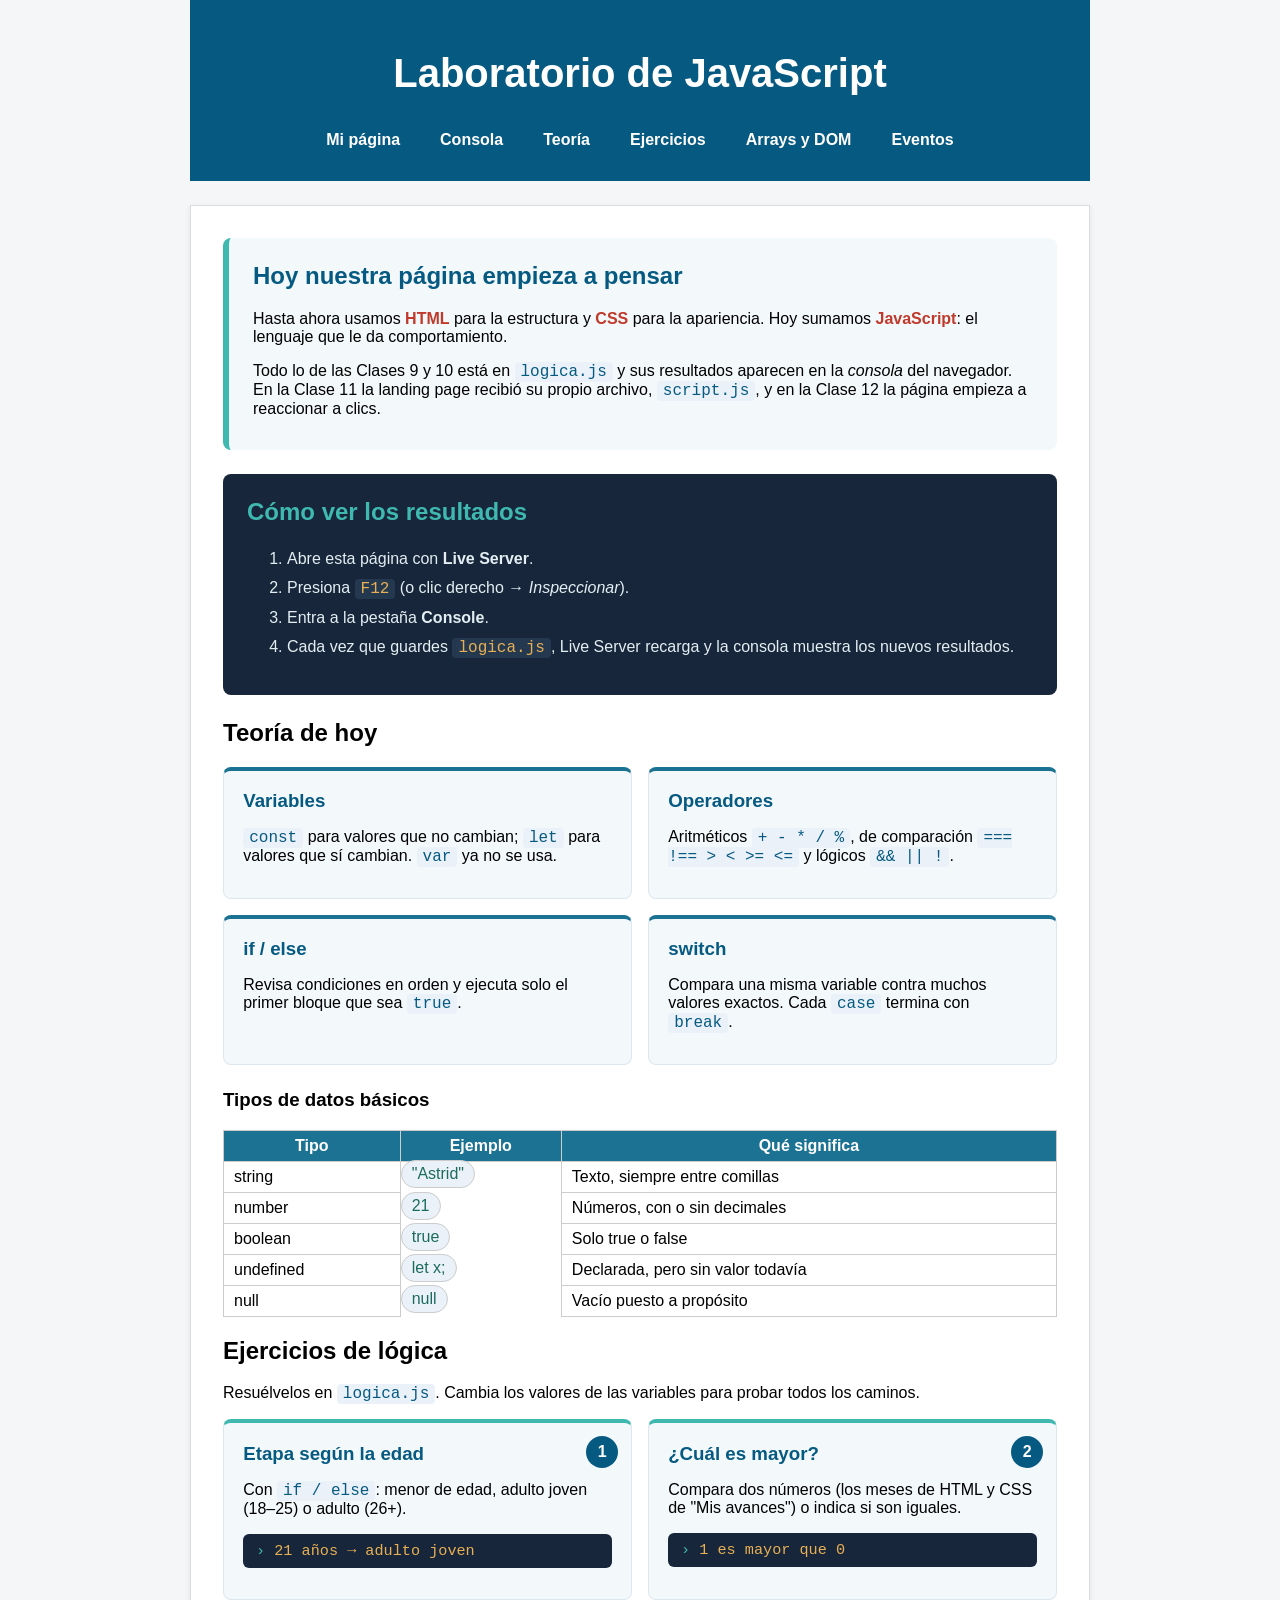
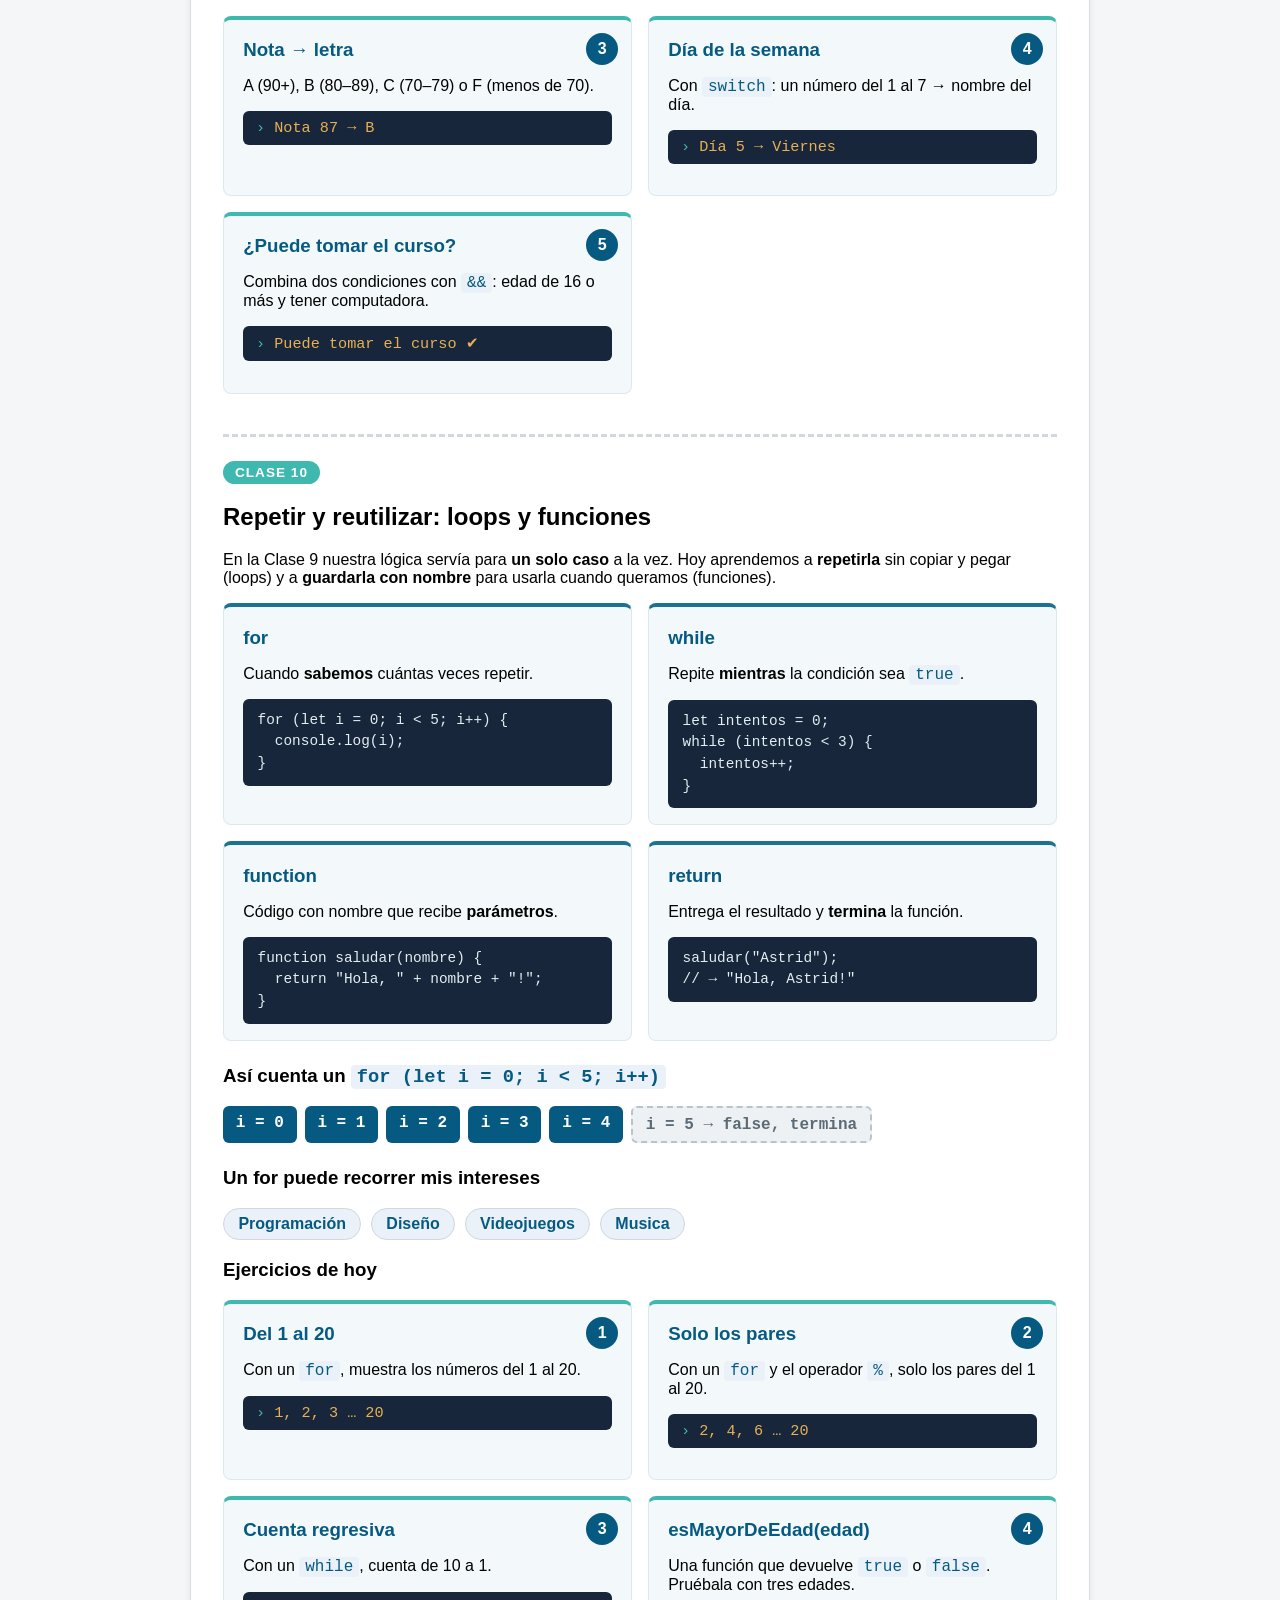
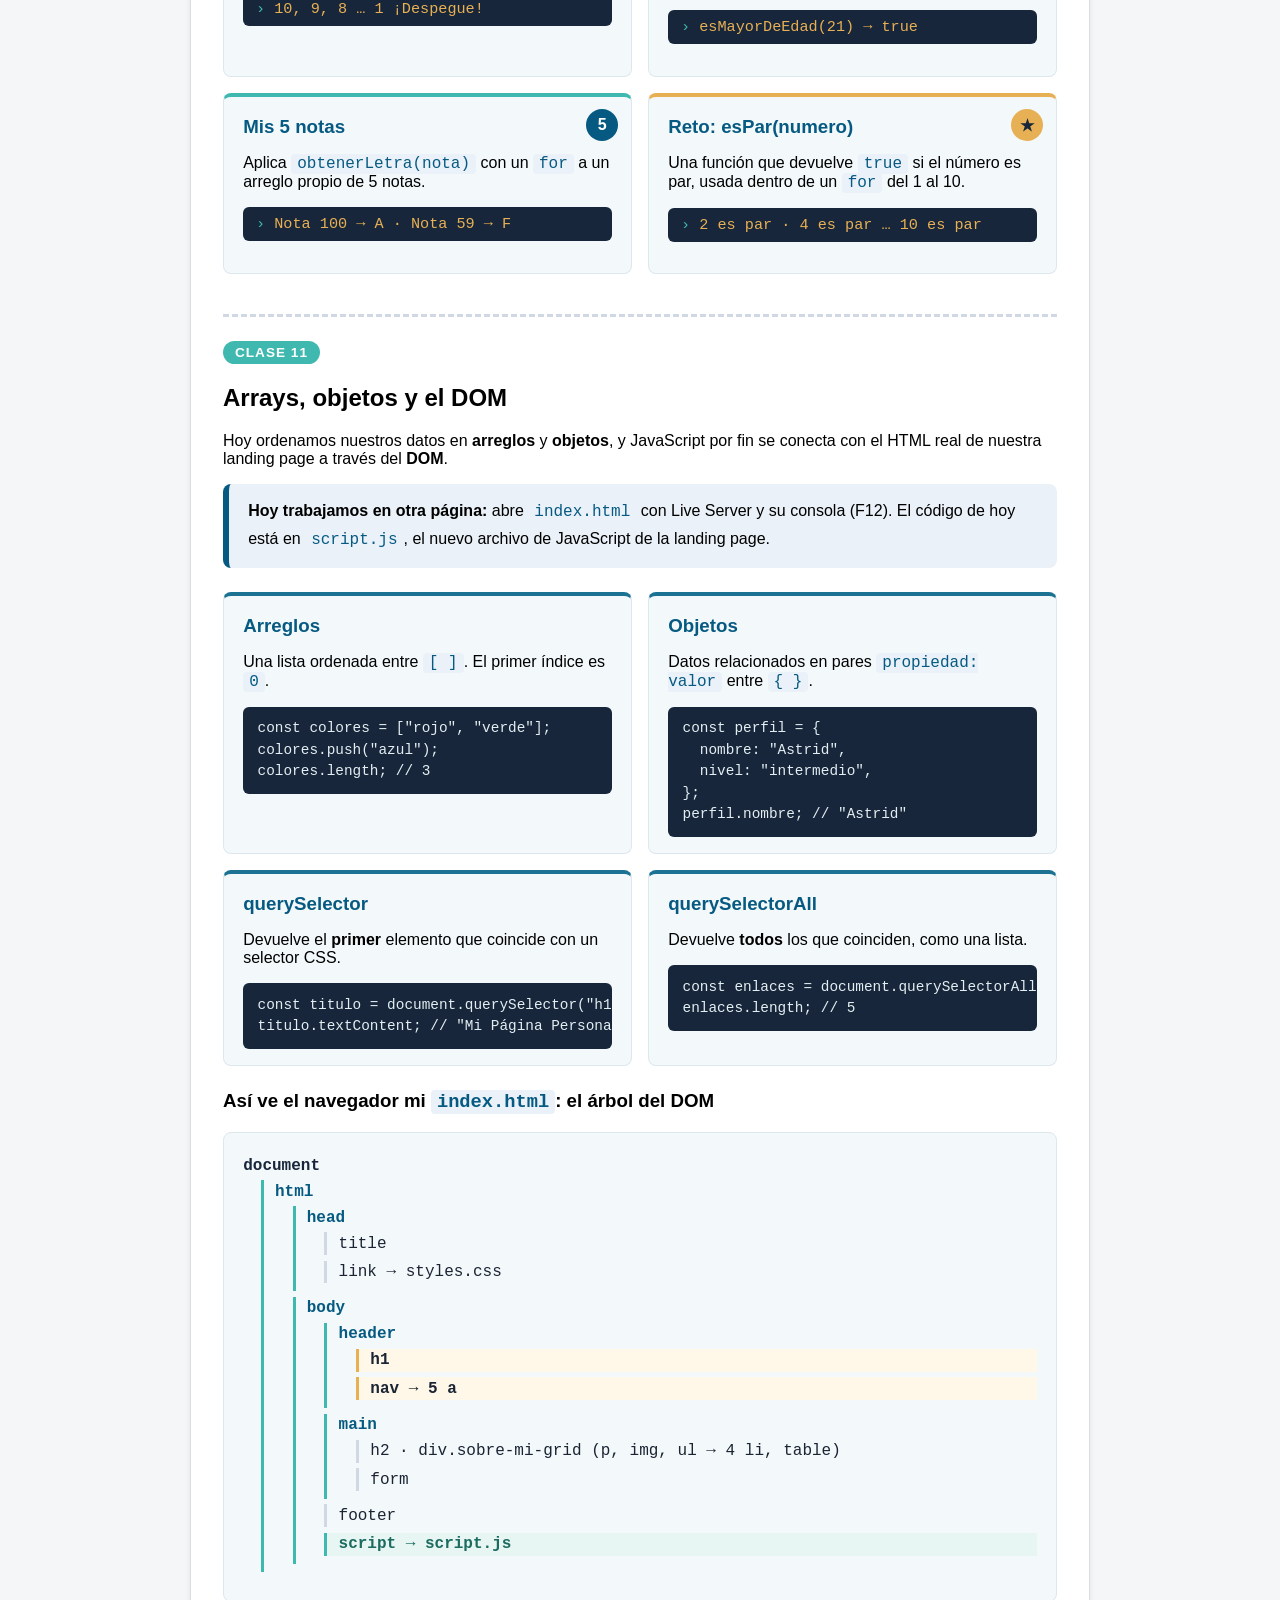
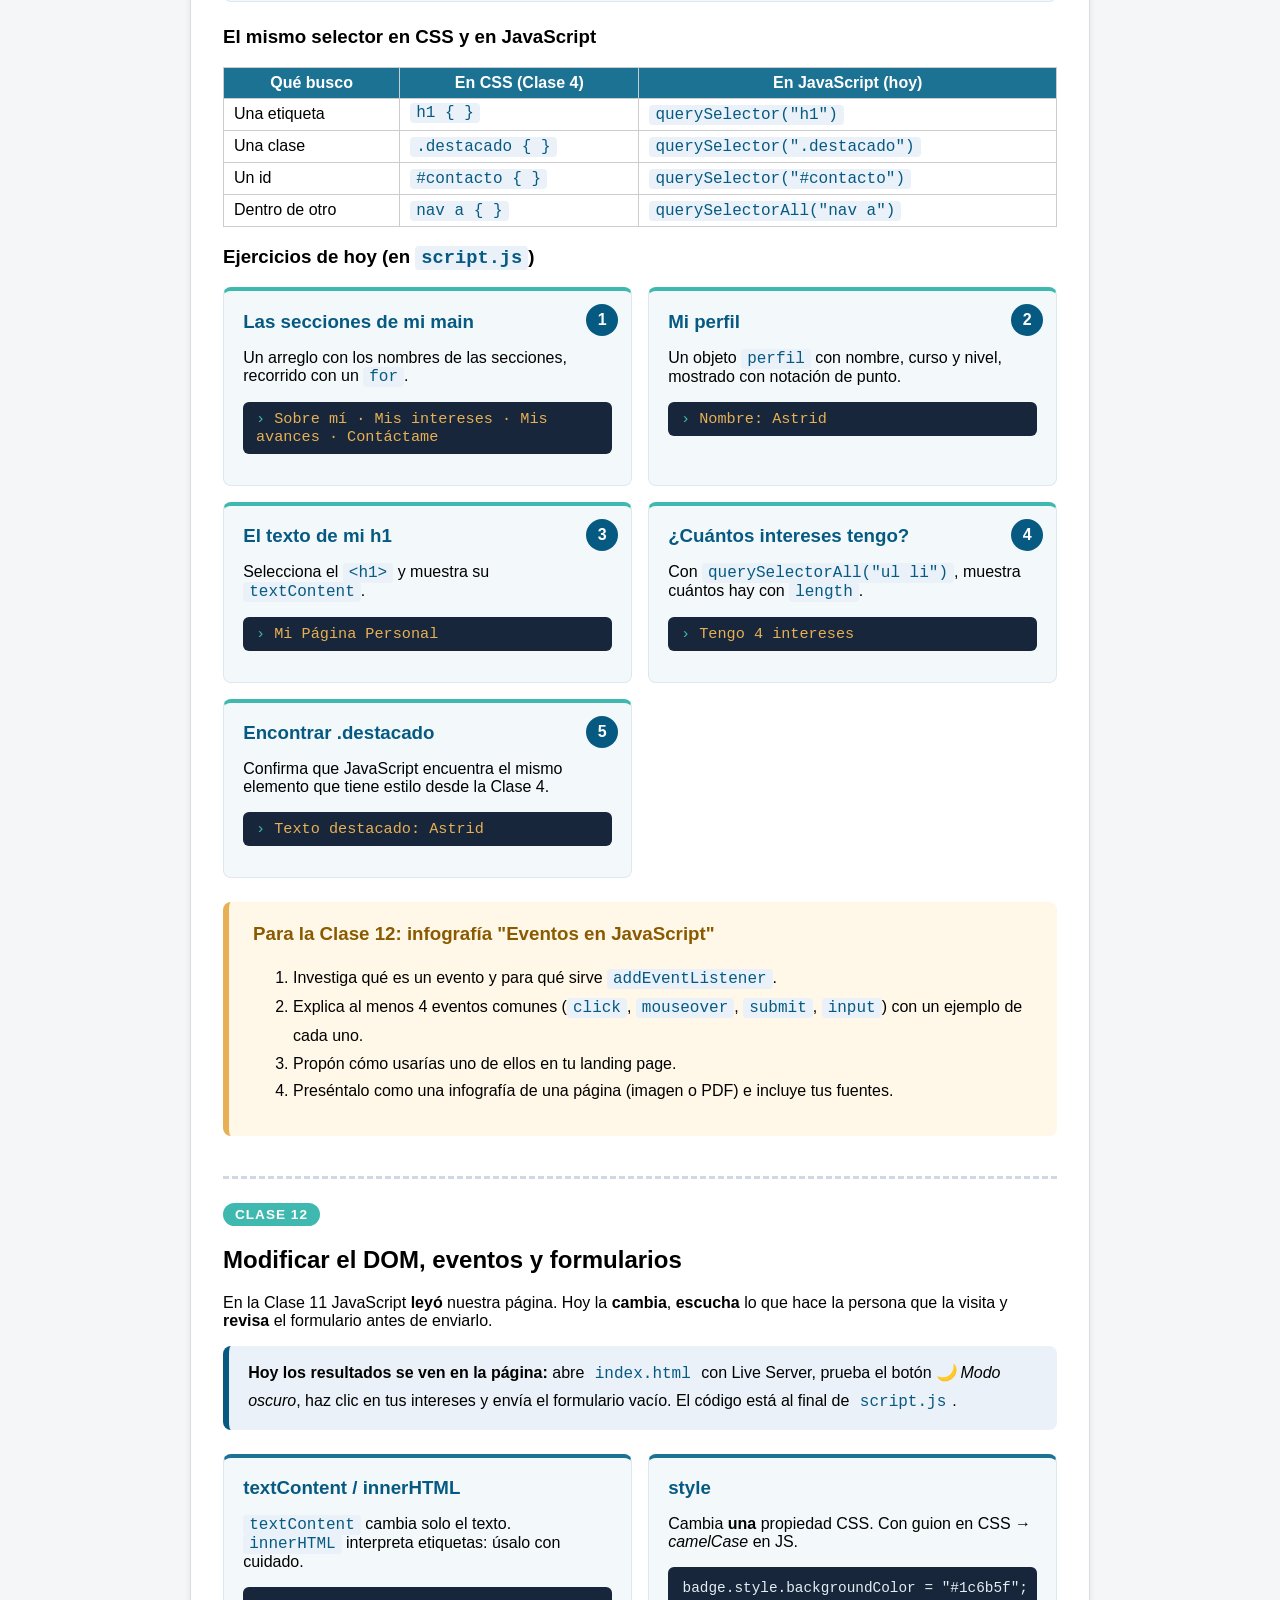
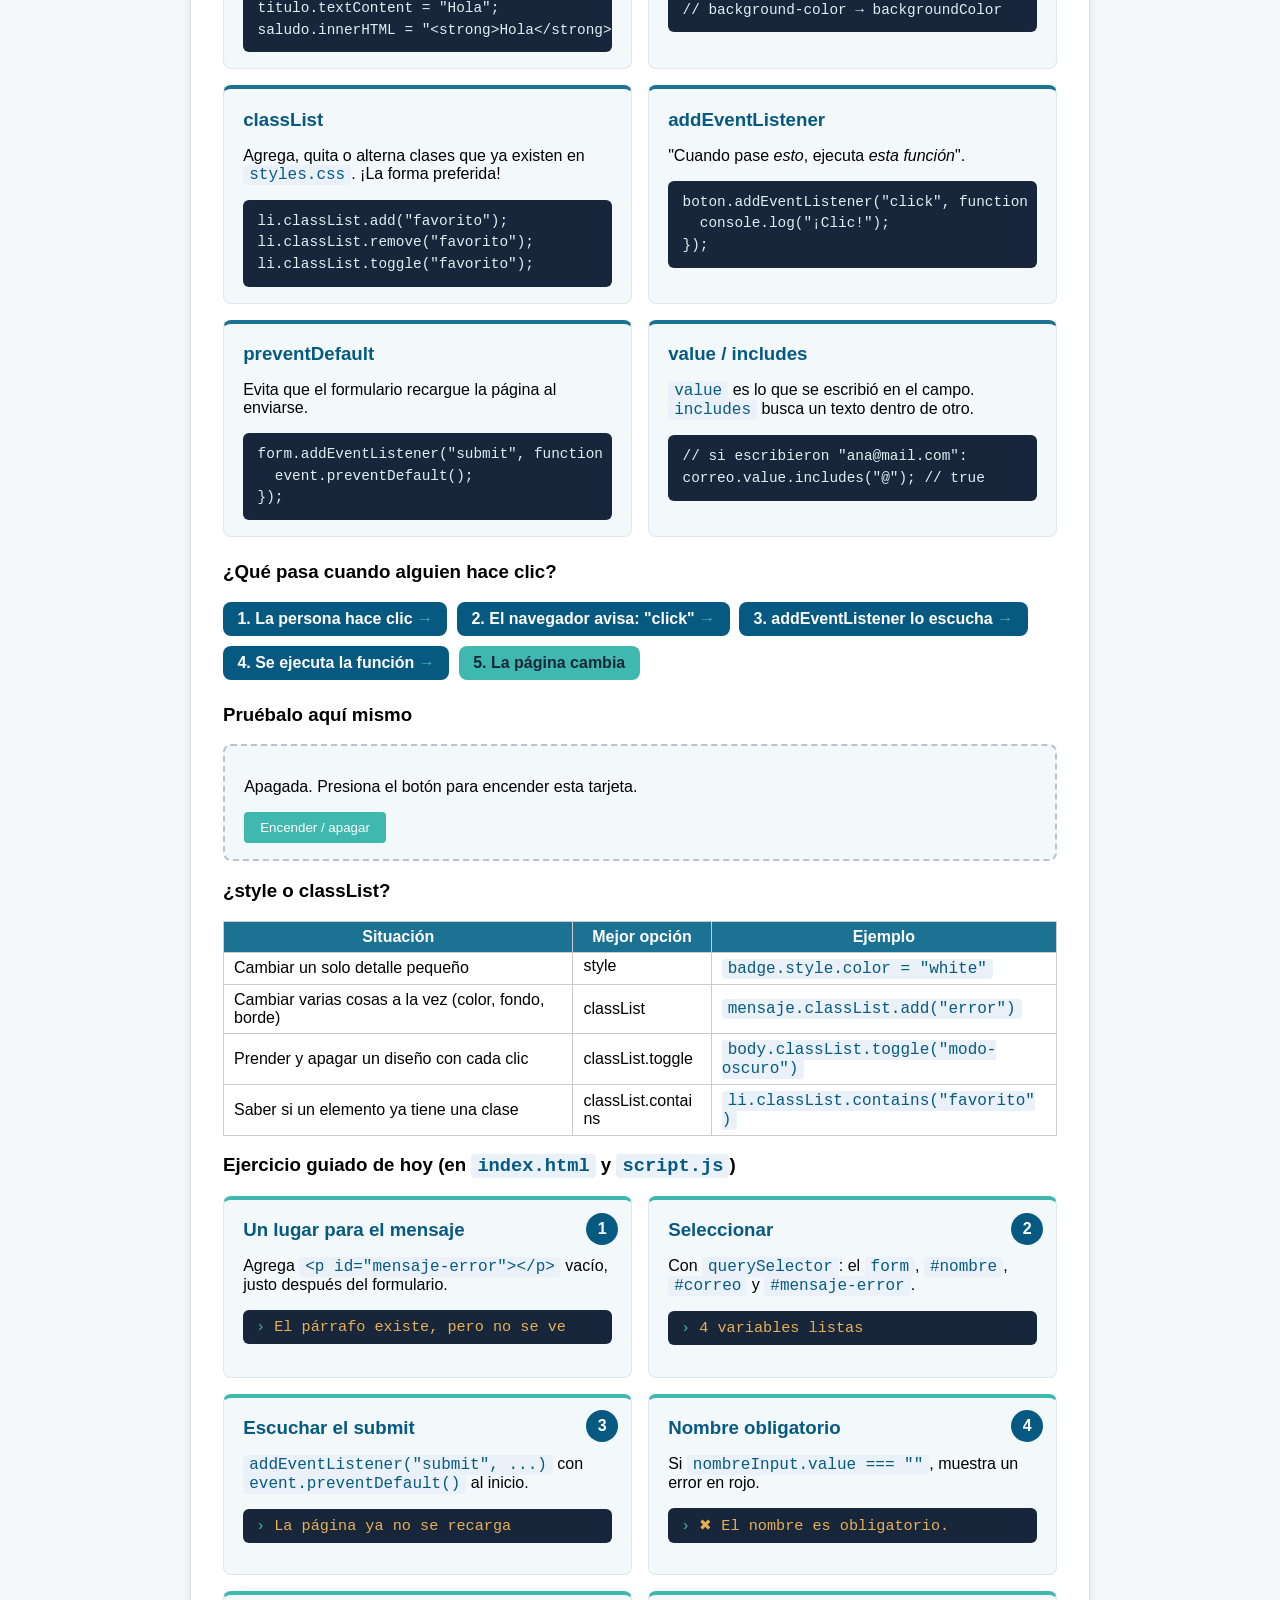
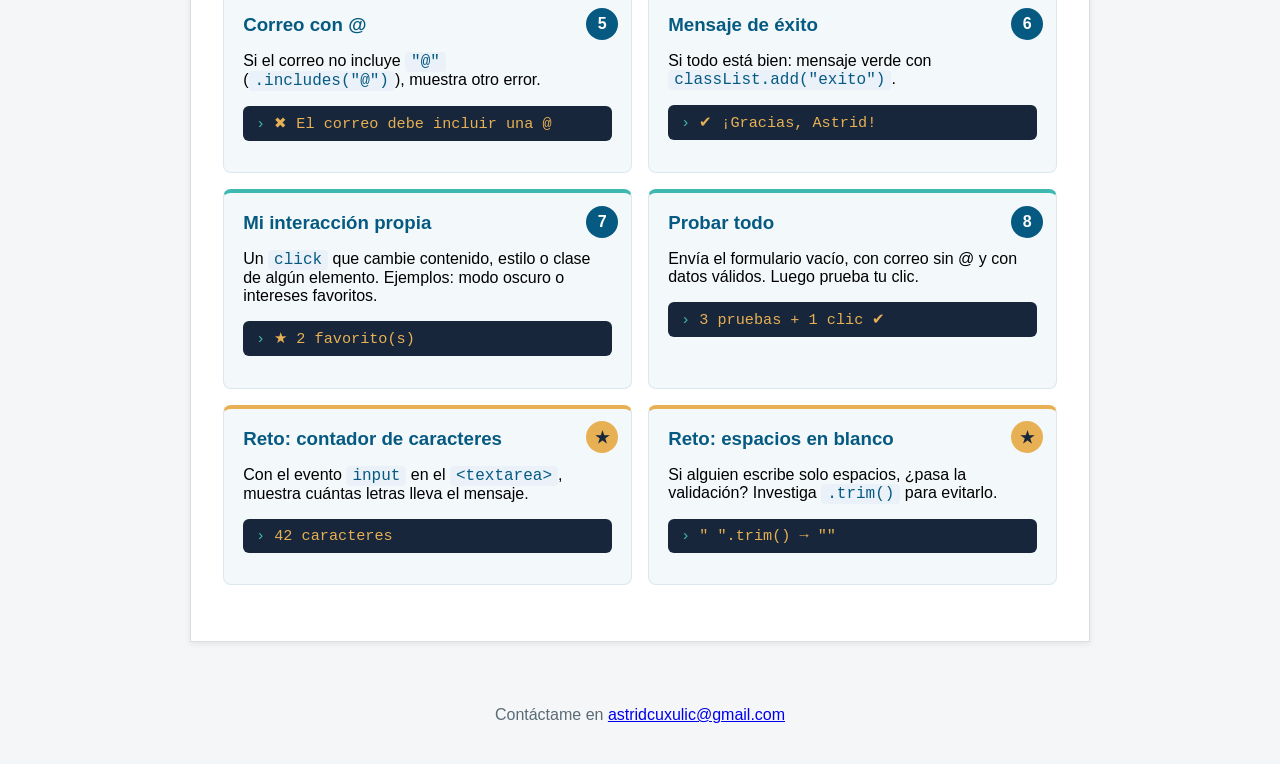
==== practica-js.html @ 50a4ad81 "Mi Primer commit: landing page y lista de tareas" ====
<!DOCTYPE html>
<html lang="es">
<head>
    <meta charset="UTF-8">
    <title>Laboratorio de JavaScript - Mi Página Personal</title>
    <link rel="stylesheet" href="styles.css">
</head>
<body>
    <header>
        <h1>Laboratorio de JavaScript</h1>
        <nav>
            <a href="index.html">Mi página</a>
            <a href="#consola">Consola</a>
            <a href="#teoria">Teoría</a>
            <a href="#ejercicios">Ejercicios</a>
            <!-- CAMBIO DE HOY (Clase 12): enlaces directos a las secciones nuevas. -->
            <a href="#clase11">Arrays y DOM</a>
            <a href="#clase12">Eventos</a>
        </nav>
    </header>

    <main>
        <section class="lab-intro">
            <h2>Hoy nuestra página empieza a pensar</h2>
            <p>Hasta ahora usamos <strong class="destacado">HTML</strong> para la estructura y
            <strong class="destacado">CSS</strong> para la apariencia. Hoy sumamos
            <strong class="destacado">JavaScript</strong>: el lenguaje que le da comportamiento.</p>
            <!-- CAMBIO DE HOY (Clase 12): corregimos este texto. Decía "En la clase
                 10lo conectaremos" (faltaba un espacio y la clase correcta
                 era la 11), y faltaban espacios después de </strong>. -->
            <p>Todo lo de las Clases 9 y 10 está en <code>logica.js</code> y sus resultados aparecen en la
            <em>consola</em> del navegador. En la Clase 11 la landing page recibió su propio archivo,
            <code>script.js</code>, y en la Clase 12 la página empieza a reaccionar a clics.</p>
        </section>

        <section id="consola" class="consola-tip">
        <h2>Cómo ver los resultados</h2>
        <ol>
          <li>Abre esta página con <strong>Live Server</strong>.</li>
          <li>Presiona <code>F12</code> (o clic derecho → <em>Inspeccionar</em>).</li>
          <li>Entra a la pestaña <strong>Console</strong>.</li>
          <li>Cada vez que guardes <code>logica.js</code>, Live Server recarga y la consola muestra los nuevos resultados.</li>
        </ol>
      </section>
      
      <section id="teoria">
        <h2>Teoría de hoy</h2>
        <div class="lab-grid">
          <article class="tarjeta-js">
            <h3>Variables</h3>
            <p><code>const</code> para valores que no cambian; <code>let</code> para valores que sí cambian.
               <code>var</code> ya no se usa.</p>
          </article>
          <article class="tarjeta-js">
            <h3>Operadores</h3>
            <p>Aritméticos <code>+ - * / %</code>, de comparación <code>=== !== &gt; &lt; &gt;= &lt;=</code>
               y lógicos <code>&amp;&amp; || !</code>.</p>
          </article>
          <article class="tarjeta-js">
            <h3>if / else</h3>
            <p>Revisa condiciones en orden y ejecuta solo el primer bloque que sea <code>true</code>.</p>
          </article>
          <article class="tarjeta-js">
            <h3>switch</h3>
            <p>Compara una misma variable contra muchos valores exactos. Cada <code>case</code> termina con <code>break</code>.</p>
          </article>
        </div>

        <h3>Tipos de datos básicos</h3>
        <table>
          <thead>
            <tr>
              <th>Tipo</th>
              <th>Ejemplo</th>
              <th>Qué significa</th>
            </tr>
          </thead>
          <tbody>
            <tr><td>string</td><td>"Astrid"</td><td>Texto, siempre entre comillas</td></tr>
            <tr><td>number</td><td>21</td><td>Números, con o sin decimales</td></tr>
            <tr><td>boolean</td><td>true</td><td>Solo true o false</td></tr>
            <tr><td>undefined</td><td>let x;</td><td>Declarada, pero sin valor todavía</td></tr>
            <tr><td>null</td><td>null</td><td>Vacío puesto a propósito</td></tr>
          </tbody>
        </table>
      </section>

      <section id="ejercicios">
        <h2>Ejercicios de lógica</h2>
        <p>Resuélvelos en <code>logica.js</code>. Cambia los valores de las variables para probar todos los caminos.</p>
        <div class="lab-grid">
          <article class="tarjeta-js ejercicio">
            <span class="num">1</span>
            <h3>Etapa según la edad</h3>
            <p>Con <code>if / else</code>: menor de edad, adulto joven (18–25) o adulto (26+).</p>
            <p class="salida">21 años → adulto joven</p>
          </article>
          <article class="tarjeta-js ejercicio">
            <span class="num">2</span>
            <h3>¿Cuál es mayor?</h3>
            <p>Compara dos números (los meses de HTML y CSS de "Mis avances") o indica si son iguales.</p>
            <p class="salida">1 es mayor que 0</p>
          </article>
          <article class="tarjeta-js ejercicio">
            <span class="num">3</span>
            <h3>Nota → letra</h3>
            <p>A (90+), B (80–89), C (70–79) o F (menos de 70).</p>
            <p class="salida">Nota 87 → B</p>
          </article>
          <article class="tarjeta-js ejercicio">
            <span class="num">4</span>
            <h3>Día de la semana</h3>
            <p>Con <code>switch</code>: un número del 1 al 7 → nombre del día.</p>
            <p class="salida">Día 5 → Viernes</p>
          </article>
          <article class="tarjeta-js ejercicio">
            <span class="num">5</span>
            <h3>¿Puede tomar el curso?</h3>
            <p>Combina dos condiciones con <code>&amp;&amp;</code>: edad de 16 o más y tener computadora.</p>
            <p class="salida">Puede tomar el curso ✔</p>
          </article>
        </div>
      </section>
      <section id="clase10" class="clase-nueva">
        <span class="etiqueta-clase">Clase 10</span>
        <h2>Repetir y reutilizar: loops y funciones</h2>
        <p>En la Clase 9 nuestra lógica servía para <strong>un solo caso</strong> a la vez.
           Hoy aprendemos a <strong>repetirla</strong> sin copiar y pegar (loops) y a
           <strong>guardarla con nombre</strong> para usarla cuando queramos (funciones).</p>
          
                <!-- CAMBIO DE HOY (Clase 11): corregimos la sangría de los cuatro
             <pre> de abajo. Dentro de <pre> CADA espacio cuenta y se ve en
             la página; por eso sus líneas empiezan pegadas al margen
             izquierdo del archivo, aunque se vea raro en el editor. -->
        <!-- Cuatro tarjetas con la teoría de hoy. <pre> respeta los
             espacios y saltos de línea tal como los escribimos, por eso
             lo usamos para mostrar código de varias líneas. -->
        <div class="lab-grid">
          <article class="tarjeta-js">
            <h3>for</h3>
            <p>Cuando <strong>sabemos</strong> cuántas veces repetir.</p>
<pre class="mini-codigo">for (let i = 0; i &lt; 5; i++) {
  console.log(i);
}</pre>
          </article>
          <article class="tarjeta-js">
            <h3>while</h3>
            <p>Repite <strong>mientras</strong> la condición sea <code>true</code>.</p>
<pre class="mini-codigo">let intentos = 0;
while (intentos &lt; 3) {
  intentos++;
}</pre>
          </article>
          <article class="tarjeta-js">
            <h3>function</h3>
            <p>Código con nombre que recibe <strong>parámetros</strong>.</p>
<pre class="mini-codigo">function saludar(nombre) {
  return "Hola, " + nombre + "!";
}</pre>
          </article>
          <article class="tarjeta-js">
            <h3>return</h3>
            <p>Entrega el resultado y <strong>termina</strong> la función.</p>
<pre class="mini-codigo">saludar("Astrid");
// → "Hola, Astrid!"</pre>
          </article>
        </div>
 
        <!-- Las vueltas de un for, dibujadas: cada <span> es una vuelta.
             La última (.fin) es cuando la condición ya es false. -->
        <h3>Así cuenta un <code>for (let i = 0; i &lt; 5; i++)</code></h3>
        <div class="vueltas">
          <span>i = 0</span>
          <span>i = 1</span>
          <span>i = 2</span>
          <span>i = 3</span>
          <span>i = 4</span>
          <span class="fin">i = 5 → false, termina</span>
        </div>
 
        <!-- Reutilizamos los chips de la Clase 6: un for puede recorrer
             esta misma lista, uno por uno, guardada en un arreglo. -->
        <h3>Un for puede recorrer mis intereses</h3>
        <ul>
          <li>Programación</li>
          <li>Diseño</li>
          <li>Videojuegos</li>
          <li>Musica</li>
        </ul>
 
        <h3>Ejercicios de hoy</h3>
        <div class="lab-grid">
          <article class="tarjeta-js ejercicio">
            <span class="num">1</span>
            <h3>Del 1 al 20</h3>
            <p>Con un <code>for</code>, muestra los números del 1 al 20.</p>
            <p class="salida">1, 2, 3 … 20</p>
          </article>
          <article class="tarjeta-js ejercicio">
            <span class="num">2</span>
            <h3>Solo los pares</h3>
            <p>Con un <code>for</code> y el operador <code>%</code>, solo los pares del 1 al 20.</p>
            <p class="salida">2, 4, 6 … 20</p>
          </article>
          <article class="tarjeta-js ejercicio">
            <span class="num">3</span>
            <h3>Cuenta regresiva</h3>
            <p>Con un <code>while</code>, cuenta de 10 a 1.</p>
            <p class="salida">10, 9, 8 … 1 ¡Despegue!</p>
          </article>
          <article class="tarjeta-js ejercicio">
            <span class="num">4</span>
            <h3>esMayorDeEdad(edad)</h3>
            <p>Una función que devuelve <code>true</code> o <code>false</code>. Pruébala con tres edades.</p>
            <p class="salida">esMayorDeEdad(21) → true</p>
          </article>
          <article class="tarjeta-js ejercicio">
            <span class="num">5</span>
            <h3>Mis 5 notas</h3>
            <p>Aplica <code>obtenerLetra(nota)</code> con un <code>for</code> a un arreglo propio de 5 notas.</p>
            <p class="salida">Nota 100 → A · Nota 59 → F</p>
          </article>
          <!-- .reto: misma tarjeta de ejercicio, pero con borde y número
               dorados para marcar que es opcional. -->
          <article class="tarjeta-js ejercicio reto">
            <span class="num">★</span>
            <h3>Reto: esPar(numero)</h3>
            <p>Una función que devuelve <code>true</code> si el número es par, usada dentro de un <code>for</code> del 1 al 10.</p>
            <p class="salida">2 es par · 4 es par … 10 es par</p>
          </article>
        </div>
      </section>
      <!-- ===================================================
           CAMBIO DE HOY (Clase 11): sección NUEVA del laboratorio.
           Todo lo que está entre este comentario y </main> es de hoy.
           Reutiliza las clases de las Clases 9 y 10 (.clase-nueva,
           .etiqueta-clase, .lab-grid, .tarjeta-js, .mini-codigo,
           .ejercicio, .num, .salida, .tarea-clase) y suma unas pocas
           nuevas al final de styles.css (sección CLASE 11): .aviso-hoy,
           .arbol, .nodo y .tabla-selectores.
           =================================================== -->
      <section id="clase11" class="clase-nueva">
        <span class="etiqueta-clase">Clase 11</span>
        <h2>Arrays, objetos y el DOM</h2>
        <p>Hoy ordenamos nuestros datos en <strong>arreglos</strong> y <strong>objetos</strong>, y JavaScript
           por fin se conecta con el HTML real de nuestra landing page a través del <strong>DOM</strong>.</p>
 
        <!-- .aviso-hoy: un recordatorio importante. Hoy la consola que hay
             que mirar es la de index.html, no la de este laboratorio. -->
        <div class="aviso-hoy">
          <strong>Hoy trabajamos en otra página:</strong> abre <code>index.html</code> con Live Server
          y su consola (F12). El código de hoy está en <code>script.js</code>, el nuevo archivo
          de JavaScript de la landing page.
        </div>
 
        <div class="lab-grid">
          <article class="tarjeta-js">
            <h3>Arreglos</h3>
            <p>Una lista ordenada entre <code>[ ]</code>. El primer índice es <code>0</code>.</p>
<pre class="mini-codigo">const colores = ["rojo", "verde"];
colores.push("azul");
colores.length; // 3</pre>
          </article>
          <article class="tarjeta-js">
            <h3>Objetos</h3>
            <p>Datos relacionados en pares <code>propiedad: valor</code> entre <code>{ }</code>.</p>
<pre class="mini-codigo">const perfil = {
  nombre: "Astrid",
  nivel: "intermedio",
};
perfil.nombre; // "Astrid"</pre>
          </article>
          <article class="tarjeta-js">
            <h3>querySelector</h3>
            <p>Devuelve el <strong>primer</strong> elemento que coincide con un selector CSS.</p>
<pre class="mini-codigo">const titulo = document.querySelector("h1");
titulo.textContent; // "Mi Página Personal"</pre>
          </article>
          <article class="tarjeta-js">
            <h3>querySelectorAll</h3>
            <p>Devuelve <strong>todos</strong> los que coinciden, como una lista.</p>
<pre class="mini-codigo">const enlaces = document.querySelectorAll("nav a");
enlaces.length; // 5</pre>
          </article>
        </div>
 
        <!-- El árbol del DOM de NUESTRA landing page, dibujado con cajas
             anidadas: cada .nodo dentro de otro es un "hijo". Así ve el
             navegador nuestro index.html después de leerlo. -->
        <h3>Así ve el navegador mi <code>index.html</code>: el árbol del DOM</h3>
        <div class="arbol">
          <div class="nodo raiz">document
            <div class="nodo">html
              <div class="nodo">head
                <div class="nodo hoja">title</div>
                <div class="nodo hoja">link → styles.css</div>
              </div>
              <div class="nodo">body
                <div class="nodo">header
                  <div class="nodo hoja marcado">h1</div>
                  <div class="nodo hoja marcado">nav → 5 a</div>
                </div>
                <div class="nodo">main
                  <div class="nodo hoja">h2 · div.sobre-mi-grid (p, img, ul → 4 li, table)</div>
                  <div class="nodo hoja">form</div>
                </div>
                <div class="nodo hoja">footer</div>
                <div class="nodo hoja nuevo">script → script.js</div>
              </div>
            </div>
          </div>
        </div>
 
        <!-- Misma idea de la Clase 4: el selector se escribe igual en CSS
             y en JavaScript. Usamos una tabla (Clase 3) con una clase
             propia para que su segunda columna no se vea como pastilla. -->
        <h3>El mismo selector en CSS y en JavaScript</h3>
        <table class="tabla-selectores">
          <thead>
            <tr><th>Qué busco</th><th>En CSS (Clase 4)</th><th>En JavaScript (hoy)</th></tr>
          </thead>
          <tbody>
            <tr><td>Una etiqueta</td><td><code>h1 { }</code></td><td><code>querySelector("h1")</code></td></tr>
            <tr><td>Una clase</td><td><code>.destacado { }</code></td><td><code>querySelector(".destacado")</code></td></tr>
            <tr><td>Un id</td><td><code>#contacto { }</code></td><td><code>querySelector("#contacto")</code></td></tr>
            <tr><td>Dentro de otro</td><td><code>nav a { }</code></td><td><code>querySelectorAll("nav a")</code></td></tr>
          </tbody>
        </table>
 
        <h3>Ejercicios de hoy (en <code>script.js</code>)</h3>
        <div class="lab-grid">
          <article class="tarjeta-js ejercicio">
            <span class="num">1</span>
            <h3>Las secciones de mi main</h3>
            <p>Un arreglo con los nombres de las secciones, recorrido con un <code>for</code>.</p>
            <p class="salida">Sobre mí · Mis intereses · Mis avances · Contáctame</p>
          </article>
          <article class="tarjeta-js ejercicio">
            <span class="num">2</span>
            <h3>Mi perfil</h3>
            <p>Un objeto <code>perfil</code> con nombre, curso y nivel, mostrado con notación de punto.</p>
            <p class="salida">Nombre: Astrid</p>
          </article>
          <article class="tarjeta-js ejercicio">
            <span class="num">3</span>
            <h3>El texto de mi h1</h3>
            <p>Selecciona el <code>&lt;h1&gt;</code> y muestra su <code>textContent</code>.</p>
            <p class="salida">Mi Página Personal</p>
          </article>
          <article class="tarjeta-js ejercicio">
            <span class="num">4</span>
            <h3>¿Cuántos intereses tengo?</h3>
            <p>Con <code>querySelectorAll("ul li")</code>, muestra cuántos hay con <code>length</code>.</p>
            <p class="salida">Tengo 4 intereses</p>
          </article>
          <article class="tarjeta-js ejercicio">
            <span class="num">5</span>
            <h3>Encontrar .destacado</h3>
            <p>Confirma que JavaScript encuentra el mismo elemento que tiene estilo desde la Clase 4.</p>
            <p class="salida">Texto destacado: Astrid</p>
          </article>
        </div>
 
        <!-- Tarea para la Clase 12, con el recuadro dorado de la Clase 10. -->
        <div class="tarea-clase">
          <h3>Para la Clase 12: infografía "Eventos en JavaScript"</h3>
          <ol>
            <li>Investiga qué es un evento y para qué sirve <code>addEventListener</code>.</li>
            <li>Explica al menos 4 eventos comunes (<code>click</code>, <code>mouseover</code>, <code>submit</code>, <code>input</code>) con un ejemplo de cada uno.</li>
            <li>Propón cómo usarías uno de ellos en tu landing page.</li>
            <li>Preséntalo como una infografía de una página (imagen o PDF) e incluye tus fuentes.</li>
          </ol>
        </div>
      </section>
      <!-- ===================================================
           CAMBIO DE HOY (Clase 12): sección NUEVA del laboratorio.
           Todo lo que está entre este comentario y </main> es de hoy.
           Reutiliza las clases de las Clases 9, 10 y 11 y suma unas
           pocas nuevas al final de styles.css (sección CLASE 12):
           .flujo y .demo-tarjeta.
           =================================================== -->
      <section id="clase12" class="clase-nueva">
        <span class="etiqueta-clase">Clase 12</span>
        <h2>Modificar el DOM, eventos y formularios</h2>
        <p>En la Clase 11 JavaScript <strong>leyó</strong> nuestra página. Hoy la
           <strong>cambia</strong>, <strong>escucha</strong> lo que hace la persona que la visita
           y <strong>revisa</strong> el formulario antes de enviarlo.</p>

        <div class="aviso-hoy">
          <strong>Hoy los resultados se ven en la página:</strong> abre <code>index.html</code> con
          Live Server, prueba el botón <em>🌙 Modo oscuro</em>, haz clic en tus intereses y envía el
          formulario vacío. El código está al final de <code>script.js</code>.
        </div>

        <!-- Seis tarjetas con la teoría de hoy (mismo .lab-grid de siempre). -->
        <div class="lab-grid">
          <article class="tarjeta-js">
            <h3>textContent / innerHTML</h3>
            <p><code>textContent</code> cambia solo el texto. <code>innerHTML</code> interpreta etiquetas:
               úsalo con cuidado.</p>
<pre class="mini-codigo">titulo.textContent = "Hola";
saludo.innerHTML = "&lt;strong&gt;Hola&lt;/strong&gt;";</pre>
          </article>
          <article class="tarjeta-js">
            <h3>style</h3>
            <p>Cambia <strong>una</strong> propiedad CSS. Con guion en CSS → <em>camelCase</em> en JS.</p>
<pre class="mini-codigo">badge.style.backgroundColor = "#1c6b5f";
// background-color → backgroundColor</pre>
          </article>
          <article class="tarjeta-js">
            <h3>classList</h3>
            <p>Agrega, quita o alterna clases que ya existen en <code>styles.css</code>. ¡La forma preferida!</p>
<pre class="mini-codigo">li.classList.add("favorito");
li.classList.remove("favorito");
li.classList.toggle("favorito");</pre>
          </article>
          <article class="tarjeta-js">
            <h3>addEventListener</h3>
            <p>"Cuando pase <em>esto</em>, ejecuta <em>esta función</em>".</p>
<pre class="mini-codigo">boton.addEventListener("click", function () {
  console.log("¡Clic!");
});</pre>
          </article>
          <article class="tarjeta-js">
            <h3>preventDefault</h3>
            <p>Evita que el formulario recargue la página al enviarse.</p>
<pre class="mini-codigo">form.addEventListener("submit", function (event) {
  event.preventDefault();
});</pre>
          </article>
          <article class="tarjeta-js">
            <h3>value / includes</h3>
            <p><code>value</code> es lo que se escribió en el campo. <code>includes</code> busca un texto dentro de otro.</p>
<pre class="mini-codigo">// si escribieron "ana@mail.com":
correo.value.includes("@"); // true</pre>
          </article>
        </div>

        <!-- El camino de un evento, paso a paso (.flujo: Flexbox). -->
        <h3>¿Qué pasa cuando alguien hace clic?</h3>
        <ol class="flujo">
          <li>1. La persona hace clic</li>
          <li>2. El navegador avisa: "click"</li>
          <li>3. addEventListener lo escucha</li>
          <li>4. Se ejecuta la función</li>
          <li>5. La página cambia</li>
        </ol>

        <!-- Demo en vivo: el código está al final de logica.js. -->
        <h3>Pruébalo aquí mismo</h3>
        <div id="demo-tarjeta" class="demo-tarjeta">
          <p id="demo-texto">Apagada. Presiona el botón para encender esta tarjeta.</p>
          <button type="button" id="demo-boton">Encender / apagar</button>
        </div>

        <!-- Tabla con la clase de la Clase 11 para que la 2.ª columna no
             se vea como "pastilla". -->
        <h3>¿style o classList?</h3>
        <table class="tabla-selectores">
          <thead>
            <tr><th>Situación</th><th>Mejor opción</th><th>Ejemplo</th></tr>
          </thead>
          <tbody>
            <tr><td>Cambiar un solo detalle pequeño</td><td>style</td><td><code>badge.style.color = "white"</code></td></tr>
            <tr><td>Cambiar varias cosas a la vez (color, fondo, borde)</td><td>classList</td><td><code>mensaje.classList.add("error")</code></td></tr>
            <tr><td>Prender y apagar un diseño con cada clic</td><td>classList.toggle</td><td><code>body.classList.toggle("modo-oscuro")</code></td></tr>
            <tr><td>Saber si un elemento ya tiene una clase</td><td>classList.contains</td><td><code>li.classList.contains("favorito")</code></td></tr>
          </tbody>
        </table>

        <h3>Ejercicio guiado de hoy (en <code>index.html</code> y <code>script.js</code>)</h3>
        <div class="lab-grid">
          <article class="tarjeta-js ejercicio">
            <span class="num">1</span>
            <h3>Un lugar para el mensaje</h3>
            <p>Agrega <code>&lt;p id="mensaje-error"&gt;&lt;/p&gt;</code> vacío, justo después del formulario.</p>
            <p class="salida">El párrafo existe, pero no se ve</p>
          </article>
          <article class="tarjeta-js ejercicio">
            <span class="num">2</span>
            <h3>Seleccionar</h3>
            <p>Con <code>querySelector</code>: el <code>form</code>, <code>#nombre</code>, <code>#correo</code> y <code>#mensaje-error</code>.</p>
            <p class="salida">4 variables listas</p>
          </article>
          <article class="tarjeta-js ejercicio">
            <span class="num">3</span>
            <h3>Escuchar el submit</h3>
            <p><code>addEventListener("submit", ...)</code> con <code>event.preventDefault()</code> al inicio.</p>
            <p class="salida">La página ya no se recarga</p>
          </article>
          <article class="tarjeta-js ejercicio">
            <span class="num">4</span>
            <h3>Nombre obligatorio</h3>
            <p>Si <code>nombreInput.value === ""</code>, muestra un error en rojo.</p>
            <p class="salida">✖ El nombre es obligatorio.</p>
          </article>
          <article class="tarjeta-js ejercicio">
            <span class="num">5</span>
            <h3>Correo con @</h3>
            <p>Si el correo no incluye <code>"@"</code> (<code>.includes("@")</code>), muestra otro error.</p>
            <p class="salida">✖ El correo debe incluir una @</p>
          </article>
          <article class="tarjeta-js ejercicio">
            <span class="num">6</span>
            <h3>Mensaje de éxito</h3>
            <p>Si todo está bien: mensaje verde con <code>classList.add("exito")</code>.</p>
            <p class="salida">✔ ¡Gracias, Astrid!</p>
          </article>
          <article class="tarjeta-js ejercicio">
            <span class="num">7</span>
            <h3>Mi interacción propia</h3>
            <p>Un <code>click</code> que cambie contenido, estilo o clase de algún elemento. Ejemplos: modo oscuro o intereses favoritos.</p>
            <p class="salida">★ 2 favorito(s)</p>
          </article>
          <article class="tarjeta-js ejercicio">
            <span class="num">8</span>
            <h3>Probar todo</h3>
            <p>Envía el formulario vacío, con correo sin @ y con datos válidos. Luego prueba tu clic.</p>
            <p class="salida">3 pruebas + 1 clic ✔</p>
          </article>
          <article class="tarjeta-js ejercicio reto">
            <span class="num">★</span>
            <h3>Reto: contador de caracteres</h3>
            <p>Con el evento <code>input</code> en el <code>&lt;textarea&gt;</code>, muestra cuántas letras lleva el mensaje.</p>
            <p class="salida">42 caracteres</p>
          </article>
          <article class="tarjeta-js ejercicio reto">
            <span class="num">★</span>
            <h3>Reto: espacios en blanco</h3>
            <p>Si alguien escribe solo espacios, ¿pasa la validación? Investiga <code>.trim()</code> para evitarlo.</p>
            <p class="salida">"   ".trim() → ""</p>
          </article>
        </div>
      </section>
    </main>
 
    <footer>
      <p>Contáctame en <a href="mailto:astridcuxulic@gmail.com">astridcuxulic@gmail.com</a></p>
    </footer>
 
    <!-- CAMBIO DE HOY (Clase 9): así se conecta JavaScript a una página.
         Es parecido al <link> del CSS, pero:
         - usa la etiqueta <script> con el atributo src;
         - se coloca AL FINAL del <body>, justo antes de </body>, para
           que el navegador primero dibuje toda la página y después
           ejecute el JavaScript. -->
    <script src="logica.js"></script>
  </body>
</html>
---- styles.css ----
/* ===================================================
   CLASE 4: PRIMEROS ESTILOS
   =================================================== */

body {
  font-family: Arial, sans-serif;
  background-color: #f4f6f8;
  max-width: 900px;
  margin: 0 auto;
  display: grid;                 
  grid-template-areas:            
    "header"
    "main"
    "footer";
}

h1 {
  color: #065a82;
  font-size: 40px;
}

.destacado {
  color: #c0392b;
  font-weight: bold;
}


/* ===================================================
   EXTRA: HEADER CON COLOR DE FONDO
   =================================================== */

header {
  background-color: #065a82;
  text-align: center;
  padding: 1.5rem 1rem;
  grid-area: header;    
}

header h1,
header nav a {
  color: white;
}

header nav {
  display: flex;
  justify-content: center;
  gap: 0.5rem;
}

header nav a {
  text-decoration: none;
  font-weight: bold;
  padding: 0.5rem 1rem;
  border-radius: 6px;     
  transition: background-color 0.3s ease; 
}

header nav a:hover {
  background-color: rgba(255, 255, 255, 0.2);
}


/* ===================================================
   EXTRA: TABLA
   =================================================== */

th {
  background-color: #1c7293;
  color: white;
}

td, th {
  border: 1px solid #cccccc;
  padding: 6px 10px;
}

table {
  border-collapse: collapse;
  margin: 1rem 0;
  width: 100%;   
}

tbody td:nth-child(2) {
  display: inline-block;
  background-color: #eaf1f8;
  color: #1c6b5f;
  padding: 4px 10px;
  border-radius: 999px;
}

tbody tr:first-child td:nth-child(2) {
  position: relative;
  top: -2px;
}


/* ===================================================
   EXTRA: FORMULARIO
   =================================================== */

input, textarea, select {
  border: 1px solid #999999;
  padding: 6px;
  max-width: 100%;
  border-radius: 4px;                       
  transition: border-color 0.3s ease;
}

input:focus, textarea:focus, select:focus {
  border-color: #1c7293;
  outline: none;
}

button {
  background-color: #3fb8af;
  color: white;
  border: none;
  padding: 8px 16px;
   border-radius: 4px;                               
  cursor: pointer;                                  
  transition: background-color 0.3s ease, transform 0.2s ease;
}

button:hover {
  background-color: #2f8f88;
  transform: scale(1.05);
}
 
button:focus {
  background-color: #2f8f88;
  outline: 3px solid #1c7293;
  outline-offset: 2px;
}

form {
  margin-top: 1rem;
}

form p:last-of-type {
  display: flex;
  gap: 0.75rem;
}


/* ===================================================
   CLASE 5: BOX MODEL
   =================================================== */

main {
  background-color: white;
  padding: 2rem;
  margin: 1.5rem 0;
  border: 1px solid #dddddd;
  grid-area: main;
  box-shadow: 0 2px 6px rgba(0, 0, 0, 0.08);        
  transition: transform 0.2s ease, box-shadow 0.2s ease;
}

main:hover {
  transform: translateY(-4px);
  box-shadow: 0 8px 16px rgba(0, 0, 0, 0.12);
}

img {
  border: 4px solid #3fb8af;
  border-radius: 8px;
  margin: 1rem 0;
  max-width: 100%;
}


/* ===================================================
   CLASE 6: DISPLAY, POSITION Y FLEXBOX
   =================================================== */

ul {
  display: flex;
  flex-wrap: wrap;
  gap: 0.6rem;
  list-style: none;
  padding: 0;
  margin: 1rem 0;
}

ul li {
  background-color: #eaf1f8;
  color: #065a82;
  font-weight: bold;
  padding: 0.4rem 0.9rem;
  border-radius: 999px;
  border: 1px solid #cfd8e3;
  transition: transform 0.2s ease, background-color 0.2s ease;
}

ul li:hover {
  transform: scale(1.08);
  background-color: #d6e6f5;
}


/* ===================================================
   CLASE 7: CSS GRID Y DISEÑO RESPONSIVE
   =================================================== */

footer {
  grid-area: footer;
  text-align: center;
  padding: 1.5rem 1rem;
  color: #5b6b76;
}

.sobre-mi-grid {
  display: block;
}

@media (min-width: 768px) {
  .sobre-mi-grid {
    display: grid;
    grid-template-columns: 2fr 1fr;
    column-gap: 1.5rem;
    grid-template-areas:
      "texto       foto"
      "intereses-h foto"
      "intereses-l foto"
      "avances-h   foto"
      "avances-t   foto";
  }

  .sobre-mi-grid > p             { grid-area: texto; }
  .sobre-mi-grid > h2#intereses  { grid-area: intereses-h; }
  .sobre-mi-grid > ul            { grid-area: intereses-l; }
  .sobre-mi-grid > h2#avances    { grid-area: avances-h; }
  .sobre-mi-grid > table         { grid-area: avances-t; }

  .sobre-mi-grid > img {
    grid-area: foto;    
    align-self: start;   
    margin: 0;             
  }
}

/* ===================================================
   CLASE 8: PROYECTO 1 — TRANSICIONES Y ANIMACIONES
   =================================================== */
 
@keyframes aparecer {
  from {
    opacity: 0;
    transform: translateY(-10px);
  }
  to {
    opacity: 1;
    transform: translateY(0);
  }
}
 
header {
  animation: aparecer 0.6s ease-out;
}

/* ===================================================
   CLASE 9: INTRODUCCIÓN A JAVASCRIPT
   Hoy JavaScript vive en logica.js y muestra todo en la
   consola. Estas reglas solo dan estilo a la página nueva
   practica-js.html, que comparte esta misma hoja de estilos
   con index.html. Ninguna regla de esta sección cambia cómo
   se ve la landing page, salvo el ajuste del nav (abajo).
   =================================================== */
 
/* CAMBIO DE HOY (Clase 9): el nav ahora tiene 5 enlaces (agregamos
   "Laboratorio JS"). flex-wrap: wrap deja que los enlaces bajen a
   una segunda línea en pantallas angostas, en vez de apretarse. Es
   la misma propiedad que ya usamos en los chips de intereses. */
header nav {
  flex-wrap: wrap;
}
 
/* CAMBIO DE HOY (Clase 9): <code> marca nombres de código dentro del
   texto (let, const, logica.js...). Fuente monoespaciada, como en el
   editor, y un fondo suave con los colores de la página. */
code {
  font-family: "Courier New", monospace;
  background-color: #eaf1f8;
  color: #065a82;
  padding: 1px 6px;
  border-radius: 4px;
}
 
/* CAMBIO DE HOY (Clase 9): recuadro de bienvenida del laboratorio.
   border-left grueso + fondo claro = el mismo estilo de "nota
   destacada" que usamos en las presentaciones. */
.lab-intro {
  background-color: #f3f8fa;
  border-left: 6px solid #3fb8af;
  padding: 1rem 1.5rem;
  border-radius: 8px;
  margin-bottom: 1.5rem;
}
 
.lab-intro h2 {
  margin-top: 0.5rem;
  color: #065a82;
}
 
/* CAMBIO DE HOY (Clase 9): la caja "Cómo ver los resultados" imita una
   consola: fondo oscuro y texto claro (el mismo azul oscuro de los
   bloques de código de las presentaciones). */
.consola-tip {
  background-color: #17263a;
  color: #e3eef2;
  padding: 1rem 1.5rem;
  border-radius: 8px;
  margin-bottom: 1.5rem;
}
 
.consola-tip h2 {
  color: #3fb8af;
  margin-top: 0.5rem;
}
 
.consola-tip ol {
  line-height: 1.8;
}
 
.consola-tip code {
  background-color: #24384f;
  color: #e8b054;
}
 
/* CAMBIO DE HOY (Clase 9): tarjetas en Grid (Clase 7). Mobile-first:
   una columna por defecto; dos columnas desde 768px. */
.lab-grid {
  display: grid;
  grid-template-columns: 1fr;
  gap: 1rem;
  margin: 1rem 0 1.5rem;
}
 
@media (min-width: 768px) {
  .lab-grid {
    grid-template-columns: 1fr 1fr;
  }
}
 
/* CAMBIO DE HOY (Clase 9): cada tarjeta reutiliza la idea de
   "elevación" de la Clase 8: transition + translateY en :hover. */
.tarjeta-js {
  background-color: #f3f8fa;
  border: 1px solid #dde7ee;
  border-top: 4px solid #1c7293;
  border-radius: 8px;
  padding: 1rem 1.2rem;
  transition: transform 0.2s ease, box-shadow 0.2s ease;
}
 
.tarjeta-js:hover {
  transform: translateY(-3px);
  box-shadow: 0 6px 14px rgba(0, 0, 0, 0.08);
}
 
.tarjeta-js h3 {
  margin: 0.2rem 0 0.5rem;
  color: #065a82;
}
 
/* CAMBIO DE HOY (Clase 9): en los ejercicios, el número va en un
   círculo. position: relative en la tarjeta + position: absolute en
   .num (Clase 6) colocan el círculo en la esquina superior derecha. */
.ejercicio {
  position: relative;
  border-top-color: #3fb8af;
}
 
.ejercicio .num {
  position: absolute;
  top: 0.8rem;
  right: 0.8rem;
  width: 2rem;
  height: 2rem;
  border-radius: 50%;
  background-color: #065a82;
  color: white;
  font-weight: bold;
  display: flex;
  align-items: center;
  justify-content: center;
}
 
/* CAMBIO DE HOY (Clase 9): "resultado esperado" con aspecto de línea
   de consola. El ::before agrega el símbolo › antes del texto sin
   tener que escribirlo en el HTML. */
.salida {
  font-family: "Courier New", monospace;
  background-color: #17263a;
  color: #e8b054;
  padding: 0.5rem 0.8rem;
  border-radius: 6px;
  font-size: 0.95rem;
}
 
.salida::before {
  content: "› ";
  color: #3fb8af;
}

/* ===================================================
   CLASE 10: LOOPS Y FUNCIONES
   Estas reglas solo dan estilo a la sección nueva del
   laboratorio (practica-js.html, id="clase10"). La landing
   page (index.html) no cambia hoy.
   =================================================== */
 
/* CAMBIO DE HOY (Clase 10): separa visualmente la sección de hoy de la
   de la Clase 9: una línea punteada arriba y espacio extra (box model,
   Clase 5). */
.clase-nueva {
  margin-top: 2.5rem;
  padding-top: 1.5rem;
  border-top: 3px dashed #cfd8e3;
}
 
/* CAMBIO DE HOY (Clase 10): "pastilla" con el número de clase. Es
   inline-block (Clase 6): se queda en su línea como un texto, pero
   acepta padding como una caja. */
.etiqueta-clase {
  display: inline-block;
  background-color: #3fb8af;
  color: white;
  font-weight: bold;
  font-size: 0.85rem;
  letter-spacing: 1px;
  text-transform: uppercase;
  padding: 4px 12px;
  border-radius: 999px;
}
 
/* CAMBIO DE HOY (Clase 10): bloques de código dentro de las tarjetas.
   <pre> respeta espacios y saltos de línea; overflow-x: auto agrega
   una barra para desplazarse si una línea no cabe en el celular, en
   vez de desbordar la tarjeta (responsive, Clase 7). */
.mini-codigo {
  font-family: "Courier New", monospace;
  background-color: #17263a;
  color: #e3eef2;
  padding: 0.7rem 0.9rem;
  border-radius: 6px;
  font-size: 0.9rem;
  line-height: 1.5;
  overflow-x: auto;
  margin: 0.6rem 0 0;
}
 
/* CAMBIO DE HOY (Clase 10): un detalle de Grid (Clase 7). Por defecto,
   un elemento dentro de un grid NO se encoge más que su contenido más
   ancho; como .mini-codigo tiene líneas largas que no se cortan, en el
   celular empujaba la tarjeta y toda la página quedaba más ancha que la
   pantalla. min-width: 0 le permite encogerse, y entonces el
   overflow-x: auto de .mini-codigo hace su trabajo. */
.lab-grid > .tarjeta-js {
  min-width: 0;
}
 
/* CAMBIO DE HOY (Clase 10): las vueltas del for, dibujadas como una fila
   de fichas con Flexbox (Clase 6). flex-wrap hace que bajen de línea en
   pantallas angostas. */
.vueltas {
  display: flex;
  flex-wrap: wrap;
  gap: 0.5rem;
  margin: 0.8rem 0 1.5rem;
}
 
.vueltas span {
  font-family: "Courier New", monospace;
  font-weight: bold;
  background-color: #065a82;
  color: white;
  padding: 0.45rem 0.8rem;
  border-radius: 6px;
}
 
/* La última ficha (la condición ya es false) va en gris y con borde
   punteado: es la vuelta que NO se ejecuta. */
.vueltas span.fin {
  background-color: #eef1f4;
  color: #5b6b76;
  border: 2px dashed #b7c3cd;
}
 
/* CAMBIO DE HOY (Clase 10): el reto opcional usa la misma tarjeta de
   .ejercicio, pero en dorado para que se note que es un extra. */
.ejercicio.reto {
  border-top-color: #e8b054;
}
 
.ejercicio.reto .num {
  background-color: #e8b054;
  color: #17263a;
}
 
/* CAMBIO DE HOY (Clase 10): recuadro de la tarea para la próxima clase,
   con el mismo estilo de "nota destacada" que .lab-intro, pero dorado. */
.tarea-clase {
  background-color: #fff8e8;
  border-left: 6px solid #e8b054;
  padding: 1rem 1.5rem;
  border-radius: 8px;
  margin-top: 1.5rem;
}
 
.tarea-clase h3 {
  margin-top: 0.3rem;
  color: #8a5a00;
}
 
.tarea-clase ol {
  line-height: 1.7;
}


/* ===================================================
   CLASE 11: ARRAYS, OBJETOS E INTRODUCCIÓN AL DOM
   Hoy la landing page (index.html) se conecta a su propio
   archivo de JavaScript, script.js. Aquí solo hay estilos:
   el distintivo del footer y la sección nueva del
   laboratorio (practica-js.html, id="clase11").
   =================================================== */
 
/* CAMBIO DE HOY (Clase 11): distintivo en el footer de index.html que
   recuerda que la página ya tiene JavaScript. inline-block (Clase 6)
   para que el fondo solo ocupe lo que mide el texto. */
.badge-js {
  display: inline-block;
  background-color: #17263a;
  color: #e8b054;
  font-family: "Courier New", monospace;
  font-size: 0.85rem;
  font-weight: bold;
  padding: 0.35rem 0.9rem;
  border-radius: 999px;
  margin-top: 0.3rem;
}
 
/* CAMBIO DE HOY (Clase 11): recuadro de aviso en el laboratorio. Mismo
   estilo de "nota destacada" de .lab-intro, pero en azul. */
.aviso-hoy {
  background-color: #eaf1f8;
  border-left: 6px solid #065a82;
  padding: 0.9rem 1.2rem;
  border-radius: 8px;
  margin: 1rem 0 1.5rem;
  line-height: 1.6;
}
 
/* CAMBIO DE HOY (Clase 11): el árbol del DOM, dibujado con cajas
   anidadas. Cada .nodo tiene un borde a la izquierda y un margen
   (box model, Clase 5): cuanto más adentro está, más a la derecha se
   ve, igual que la sangría del HTML. */
.arbol {
  background-color: #f3f8fa;
  border: 1px solid #dde7ee;
  border-radius: 8px;
  padding: 1rem 1.2rem;
  margin: 0.8rem 0 1.5rem;
  overflow-x: auto;   /* en el celular, si no cabe, se desplaza dentro de su caja */
}
 
.nodo {
  font-family: "Courier New", monospace;
  font-weight: bold;
  color: #065a82;
  border-left: 3px solid #3fb8af;
  margin: 0.35rem 0 0.35rem 1.1rem;
  padding: 0.15rem 0 0.15rem 0.7rem;
}
 
/* La raíz (document) no lleva sangría ni borde. */
.nodo.raiz {
  margin-left: 0;
  border-left: none;
  padding-left: 0;
  color: #17263a;
}
 
/* Las hojas (nodos sin hijos dibujados) en un tono más suave. */
.nodo.hoja {
  font-weight: normal;
  color: #1a2433;
  border-left-color: #cfd8e3;
}
 
/* Los elementos que vamos a seleccionar hoy (h1 y nav). */
.nodo.marcado {
  background-color: #fff8e8;
  border-left-color: #e8b054;
  font-weight: bold;
}
 
/* El <script> nuevo de hoy. */
.nodo.nuevo {
  background-color: #e7f5f3;
  border-left-color: #3fb8af;
  color: #1c6b5f;
  font-weight: bold;
}
 
/* CAMBIO DE HOY (Clase 11): desde la Clase 5, la 2.ª columna de TODAS
   las tablas se ve como "pastilla" (tbody td:nth-child(2)). En esta
   tabla no la queremos, así que la regresamos a una celda normal. Como
   ".tabla-selectores tbody td:nth-child(2)" es más específico (tiene
   una clase), le gana a la regla general. */
.tabla-selectores tbody td:nth-child(2) {
  display: table-cell;
  background-color: transparent;
  color: inherit;
  padding: 6px 10px;
  border-radius: 0;
  position: static;
}
 
/* CAMBIO DE HOY (Clase 11): las celdas de esta tabla tienen código largo
   y sin espacios, como querySelector(".destacado"). Una tabla no se
   encoge más que su palabra más larga, y en el celular empujaba toda la
   página. overflow-wrap: anywhere permite cortar esas palabras largas
   en cualquier punto para que la tabla quepa en la pantalla. */
.tabla-selectores td {
  overflow-wrap: anywhere;
}

/* ===================================================
   CLASE 12: MODIFICAR EL DOM, EVENTOS Y FORMULARIOS
   Estas clases NO se usan solas: JavaScript (script.js) se
   las pone o se las quita a los elementos con classList.
   Así el "cómo se ve" sigue viviendo en el CSS y JavaScript
   solo decide "cuándo" (buena práctica de hoy).
   =================================================== */
 
/* CAMBIO DE HOY (Clase 12): el botón de modo oscuro del header. Hereda
   la regla general "button" de la Clase 6, pero aquí lo hacemos
   transparente con borde para que combine con el azul del header. */
.btn-tema {
  margin-top: 0.9rem;
  background-color: rgba(255, 255, 255, 0.15);
  border: 1px solid rgba(255, 255, 255, 0.5);
  font-weight: bold;
  border-radius: 999px;
}
 
.btn-tema:hover,
.btn-tema:focus {
  background-color: rgba(255, 255, 255, 0.3);
}
 
/* CAMBIO DE HOY (Clase 12): transición suave del fondo y del color para
   que el cambio a modo oscuro no sea un "golpe" (Clase 8). */
body,
main {
  transition: background-color 0.4s ease, color 0.4s ease;
}
 
/* CAMBIO DE HOY (Clase 12): MODO OSCURO. Todas estas reglas empiezan con
   body.modo-oscuro, o sea: solo se aplican cuando el <body> tiene la
   clase "modo-oscuro". Esa clase la pone y la quita JavaScript con
   document.body.classList.toggle("modo-oscuro"). */
body.modo-oscuro {
  background-color: #0f1b2b;
  color: #e3eef2;
}
 
body.modo-oscuro main {
  background-color: #17263a;
  border-color: #24384f;
  box-shadow: 0 2px 10px rgba(0, 0, 0, 0.4);
}
 
body.modo-oscuro h2 {
  color: #3fb8af;
}
 
body.modo-oscuro .destacado {
  color: #ff8a7a;   /* el rojo de la Clase 4, más claro para que se lea en fondo oscuro */
}
 
body.modo-oscuro td,
body.modo-oscuro th {
  border-color: #24384f;
}
 
body.modo-oscuro footer {
  color: #9fb3c2;
}
 
body.modo-oscuro footer a {
  color: #3fb8af;
}
 
/* CAMBIO DE HOY (Clase 12): el párrafo de saludo que llena JavaScript
   con innerHTML. ":empty" significa "cuando no tiene nada adentro":
   mientras JavaScript no escriba en él, no se ve ni ocupa espacio. */
.saludo {
  background-color: #e7f5f3;
  color: #1c6b5f;
  border-left: 6px solid #3fb8af;
  padding: 0.8rem 1.1rem;
  border-radius: 8px;
  animation: aparecer 0.6s ease;   /* reutilizamos la animación de la Clase 8 */
}
 
.saludo:empty {
  display: none;
}
 
/* CAMBIO DE HOY (Clase 12): los intereses ahora se pueden tocar. El
   cursor de "manita" avisa que son clicables. */
ul li {
  cursor: pointer;
  user-select: none;   /* evita que el texto se seleccione al hacer doble clic */
}
 
/* CAMBIO DE HOY (Clase 12): un interés marcado como favorito. JavaScript
   alterna esta clase con classList.toggle("favorito") en cada clic. */
ul li.favorito {
  background-color: #e8b054;
  color: #17263a;
  border-color: #c99437;
}
 
/* ::before agrega una estrella ANTES del texto, solo con CSS. */
ul li.favorito::before {
  content: "★ ";
}
 
/* CAMBIO DE HOY (Clase 12): contador de favoritos dentro del h2. */
.contador {
  font-size: 0.9rem;
  font-weight: normal;
  color: #8a5a00;
  background-color: #fff8e8;
  padding: 2px 10px;
  border-radius: 999px;
  vertical-align: middle;
}
 
.contador:empty {
  display: none;
}
 
/* CAMBIO DE HOY (Clase 12): el contador de caracteres del mensaje. */
.contador-mensaje {
  color: #5b6b76;
}
 
/* CAMBIO DE HOY (Clase 12): la caja de mensajes del formulario. Vacía no
   se ve; con la clase .error se pinta de rojo y con .exito de verde. */
.mensaje-form {
  padding: 0.8rem 1.1rem;
  border-radius: 8px;
  font-weight: bold;
  border-left: 6px solid transparent;
}
 
.mensaje-form:empty {
  display: none;
}
 
.mensaje-form.error {
  background-color: #fdecea;
  color: #c0392b;
  border-left-color: #c0392b;
}
 
.mensaje-form.exito {
  background-color: #e7f5f3;
  color: #1c6b5f;
  border-left-color: #3fb8af;
  animation: aparecer 0.6s ease;
}
 
/* CAMBIO DE HOY (Clase 12): el campo que tiene el error se marca en rojo.
   Escribimos "input.campo-error" (etiqueta + clase) para que sea tan
   específico como "input:focus" de la Clase 8; como esta regla está
   DESPUÉS en el archivo, gana y el borde se queda rojo aunque el campo
   tenga el foco. */
input.campo-error,
textarea.campo-error {
  border-color: #c0392b;
  background-color: #fff5f4;
}
 
/* ---------- Laboratorio (practica-js.html, id="clase12") ---------- */
 
/* CAMBIO DE HOY (Clase 12): el "camino" de un evento, dibujado como una
   fila de pasos con Flexbox (Clase 6). Es un <ol> (lista numerada),
   así no le tocan las reglas de "ul li" de los intereses. Cada paso lleva una flecha con
   ::after, menos el último. */
.flujo {
  display: flex;
  flex-wrap: wrap;
  gap: 0.6rem;
  margin: 0.8rem 0 1.5rem;
  padding: 0;
  list-style: none;
}
 
.flujo li {
  background-color: #065a82;
  color: white;
  padding: 0.5rem 0.9rem;
  border-radius: 8px;
  font-weight: bold;
}
 
.flujo li::after {
  content: "  →";
  color: #3fb8af;
}
 
.flujo li:last-child {
  background-color: #3fb8af;
  color: #17263a;
}
 
.flujo li:last-child::after {
  content: "";
}
 
/* CAMBIO DE HOY (Clase 12): tarjeta de la demo en vivo del laboratorio.
   logica.js le alterna la clase "encendida" con un clic. */
.demo-tarjeta {
  background-color: #f3f8fa;
  border: 2px dashed #b7c3cd;
  border-radius: 8px;
  padding: 1rem 1.2rem;
  margin: 0.8rem 0;
  transition: background-color 0.3s ease, border-color 0.3s ease, transform 0.3s ease;
}
 
.demo-tarjeta.encendida {
  background-color: #e7f5f3;
  border: 2px solid #3fb8af;
  transform: scale(1.02);
}
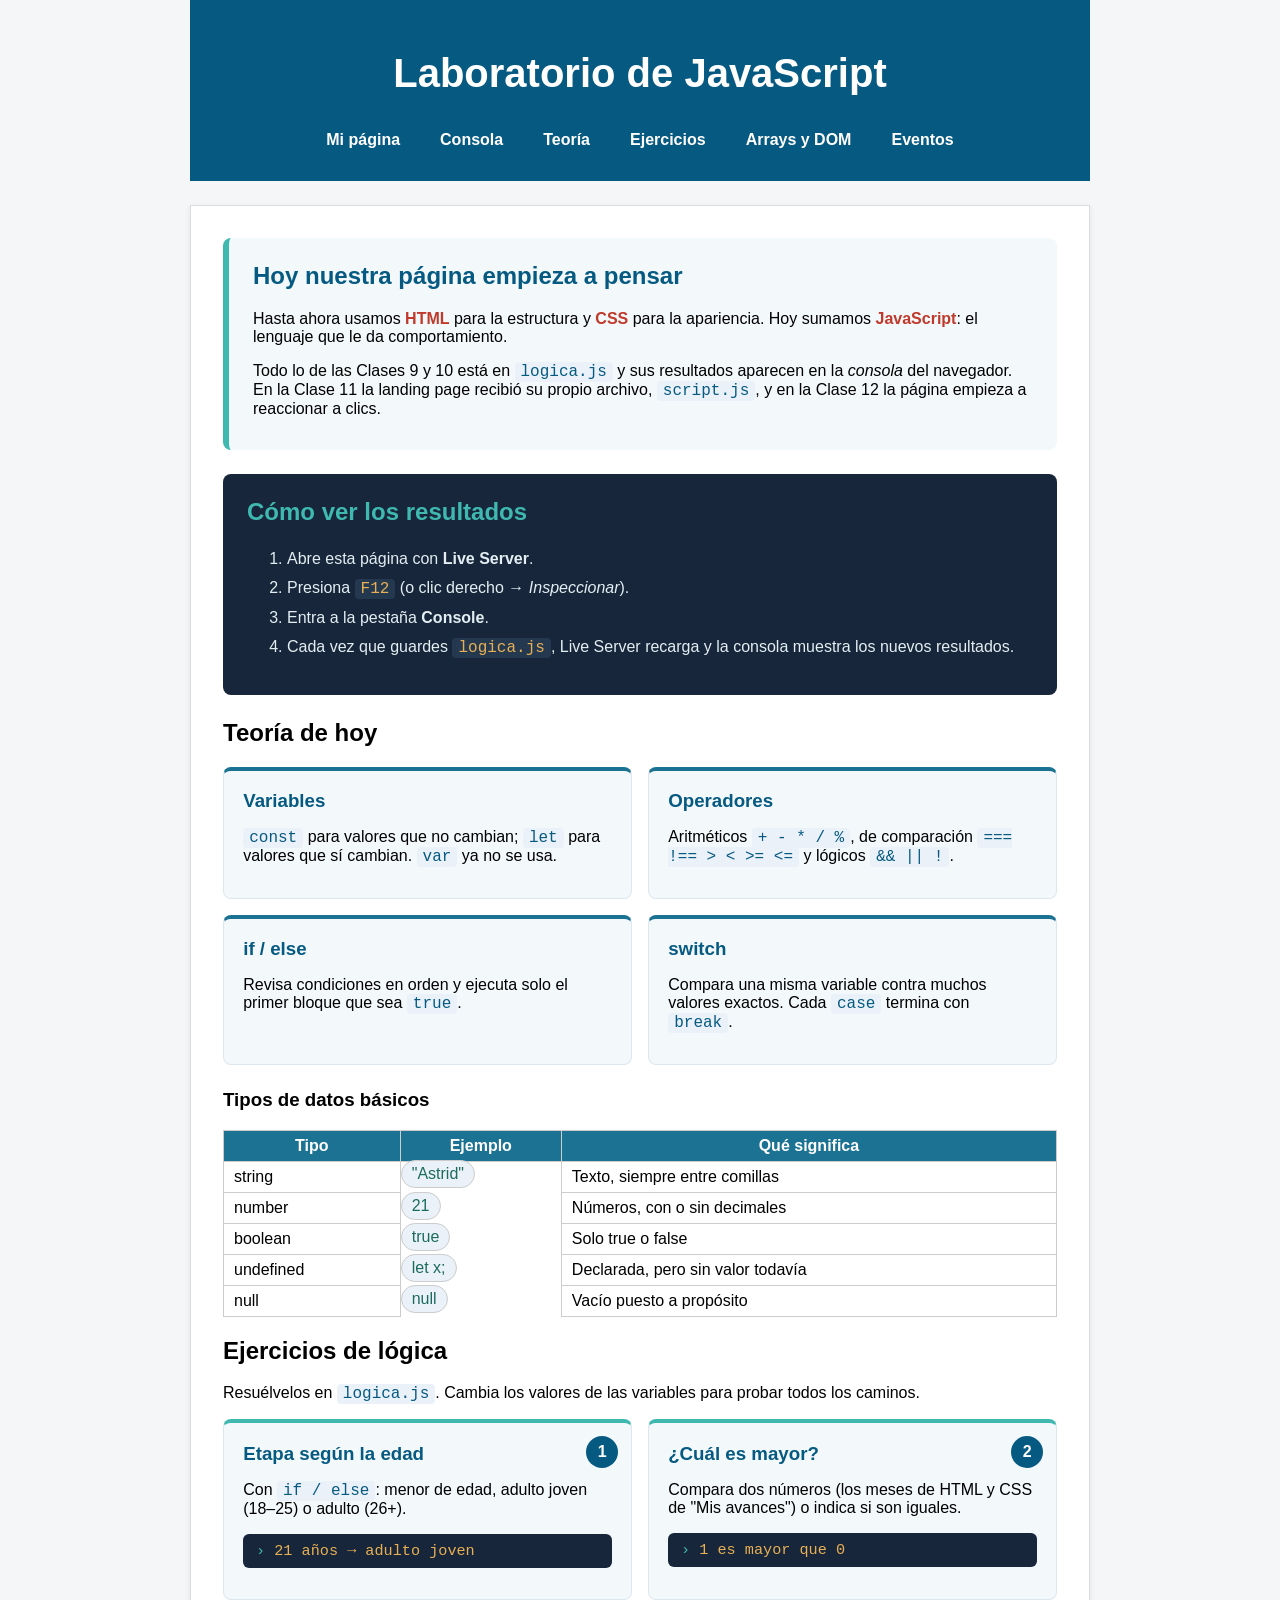
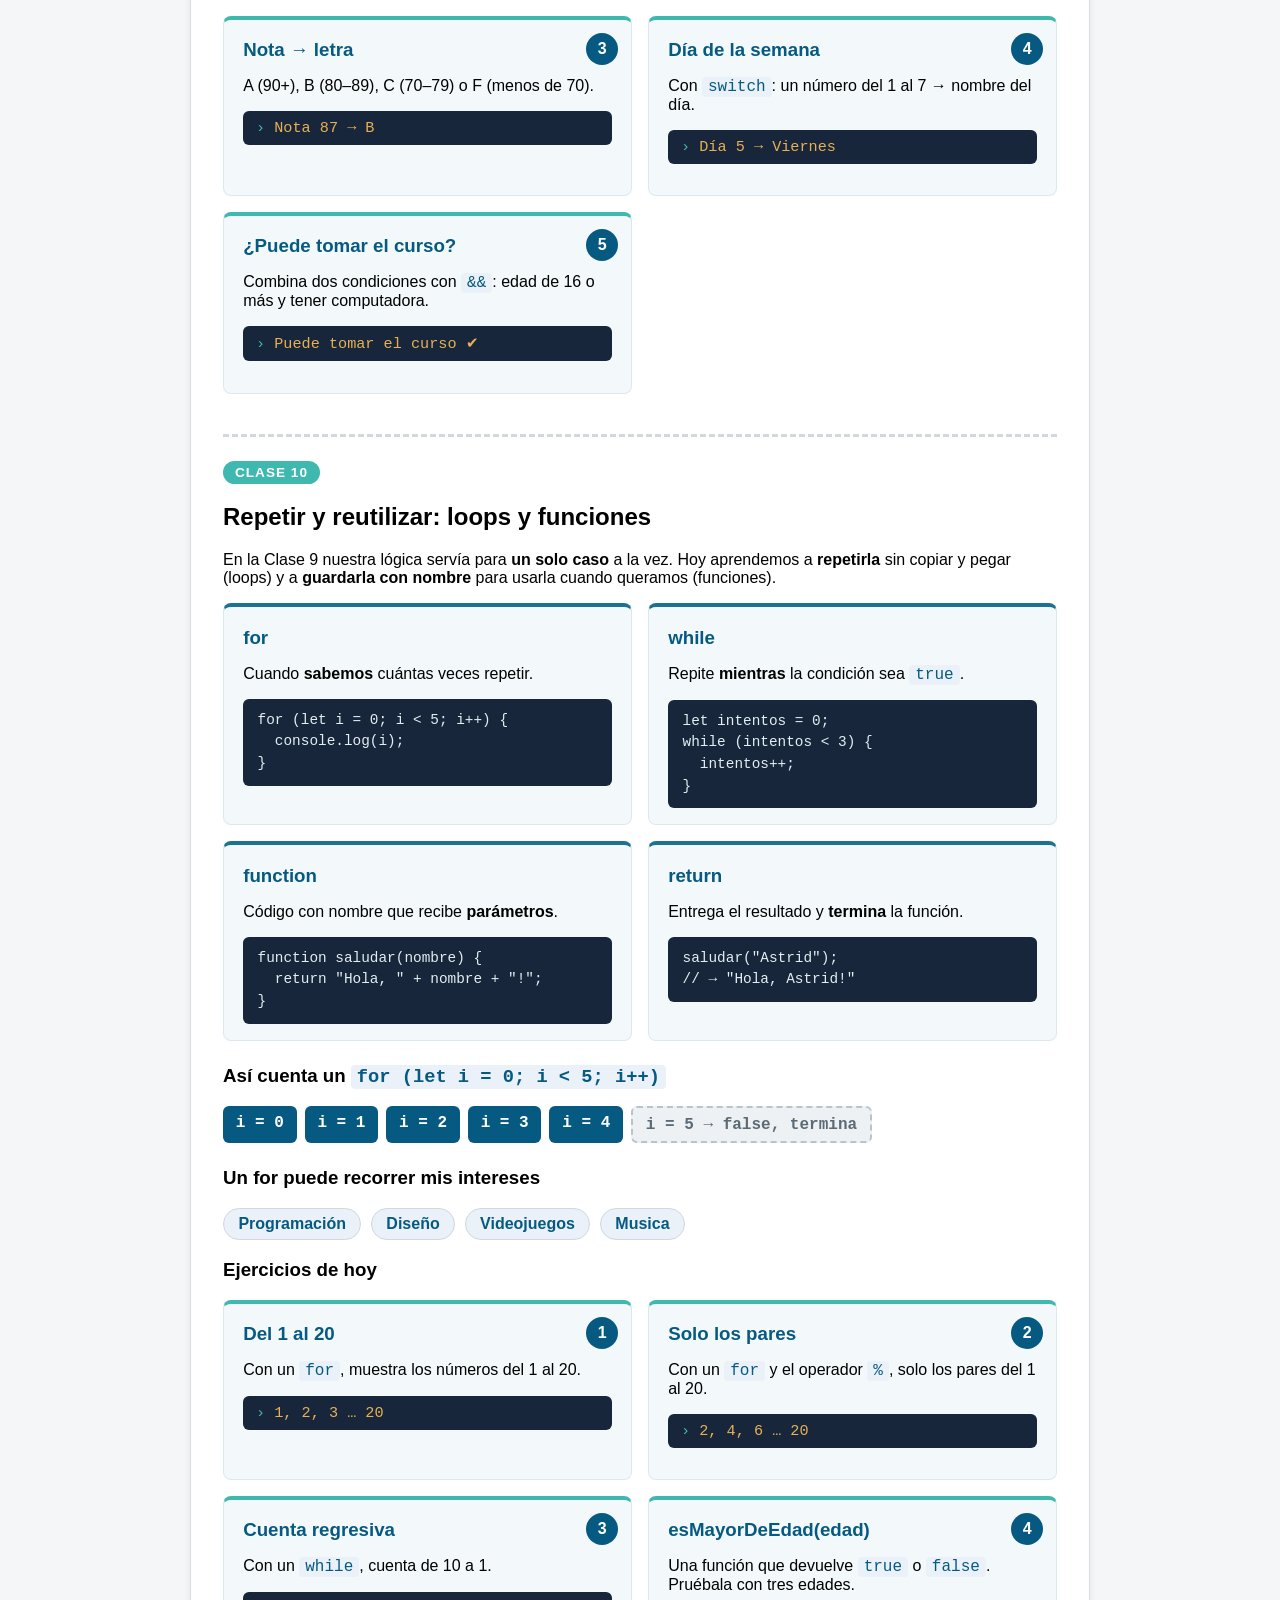
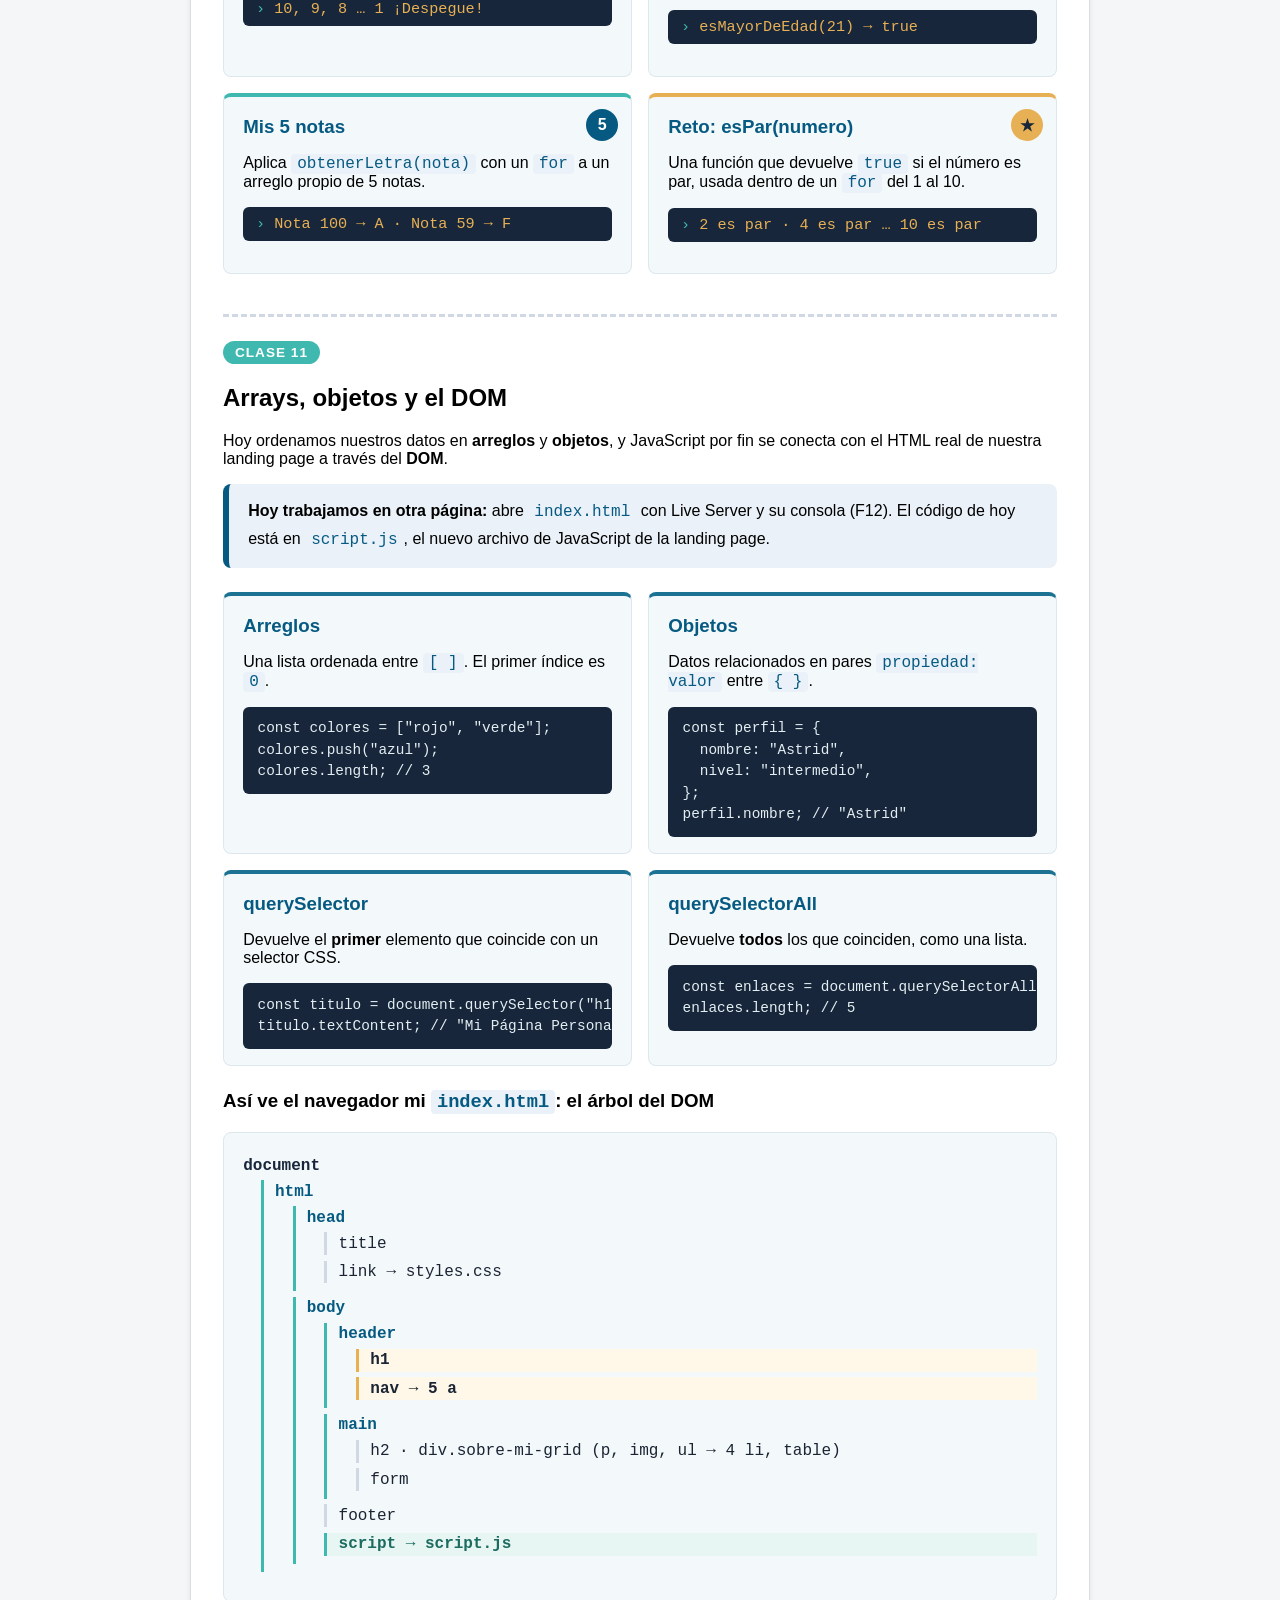
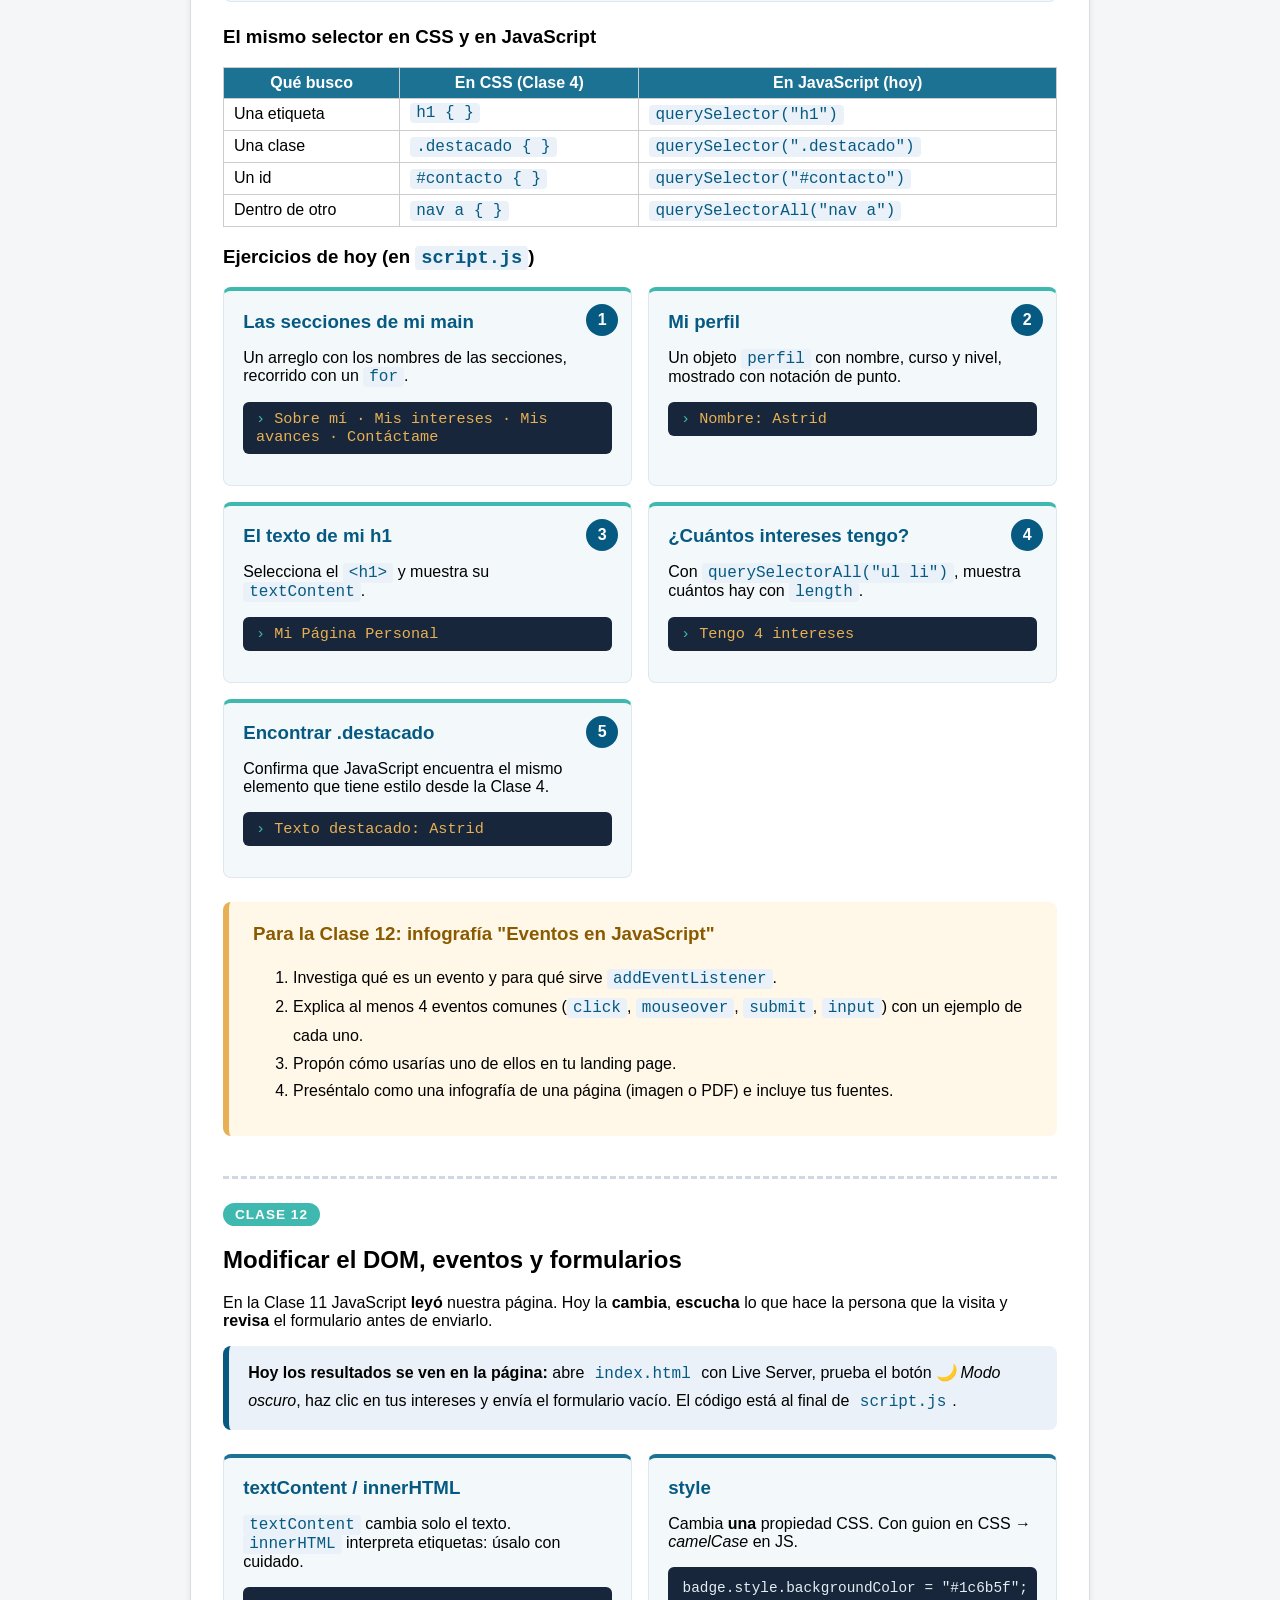
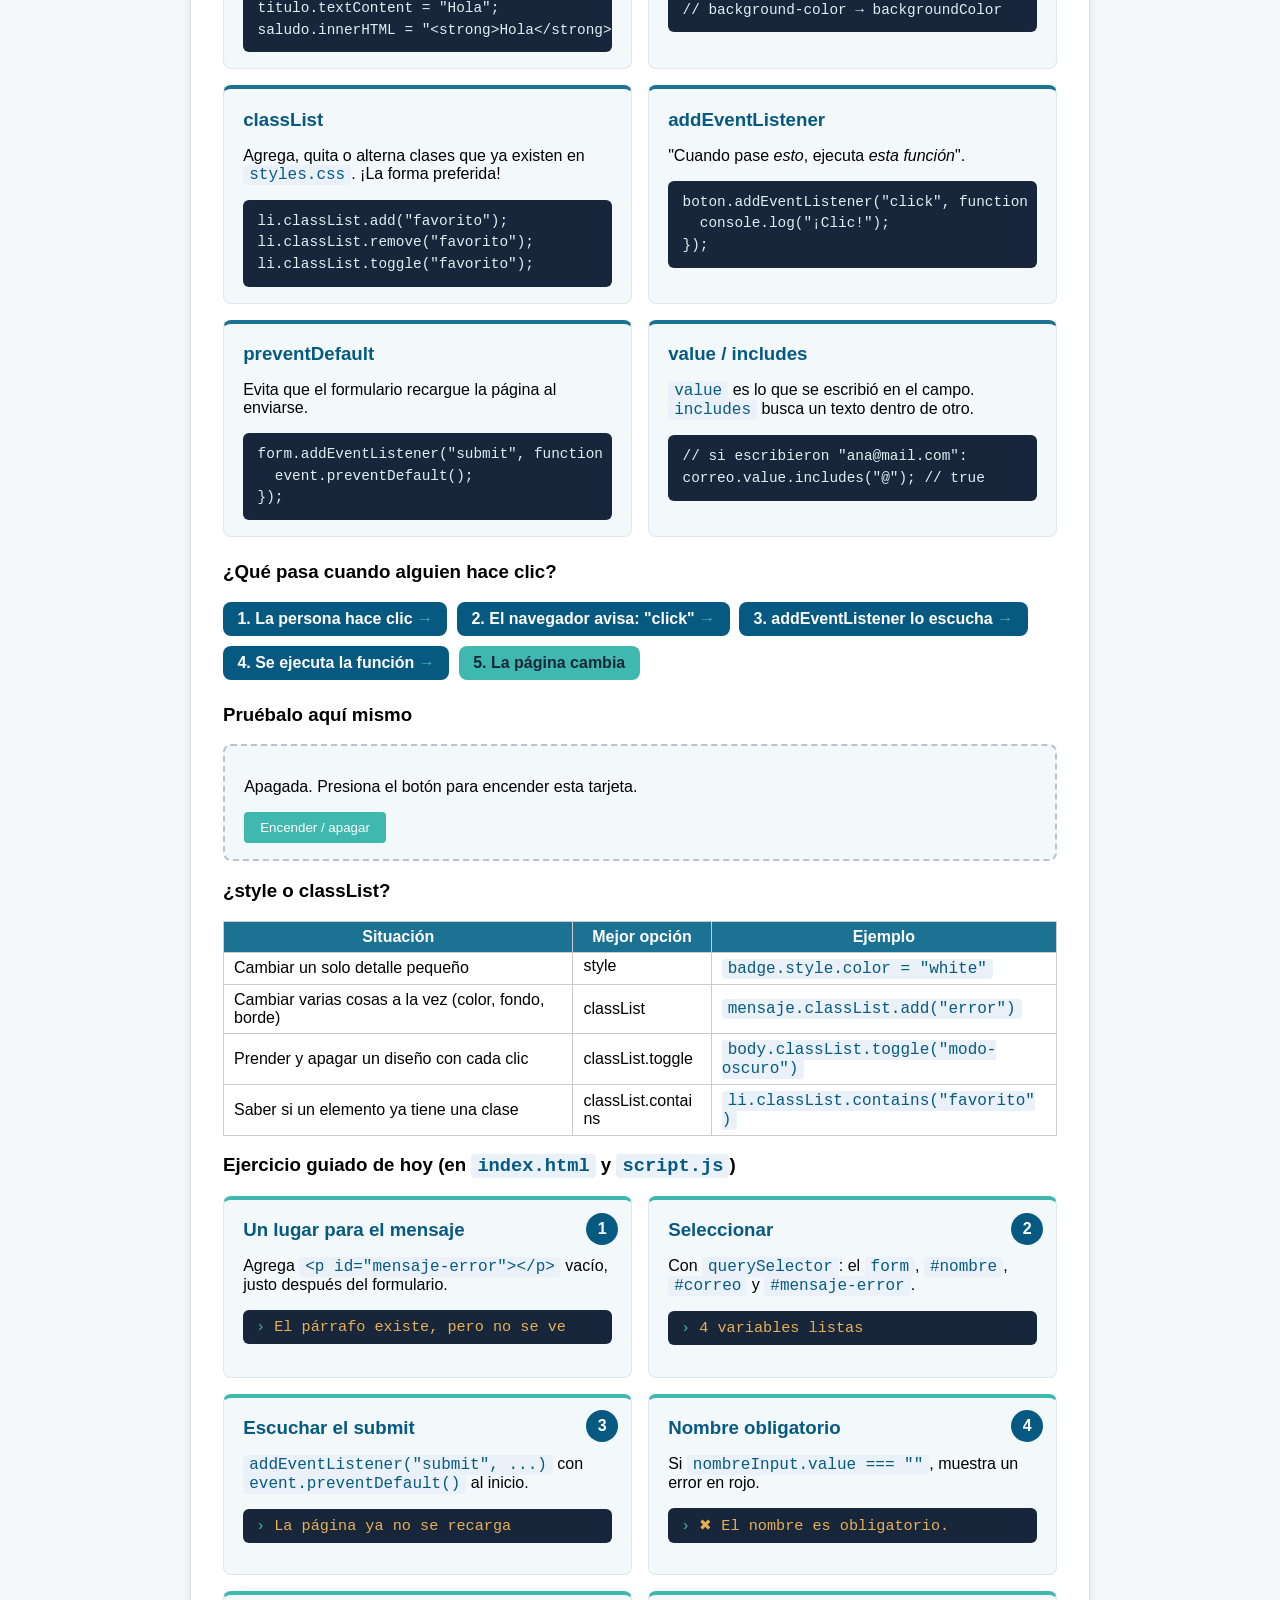
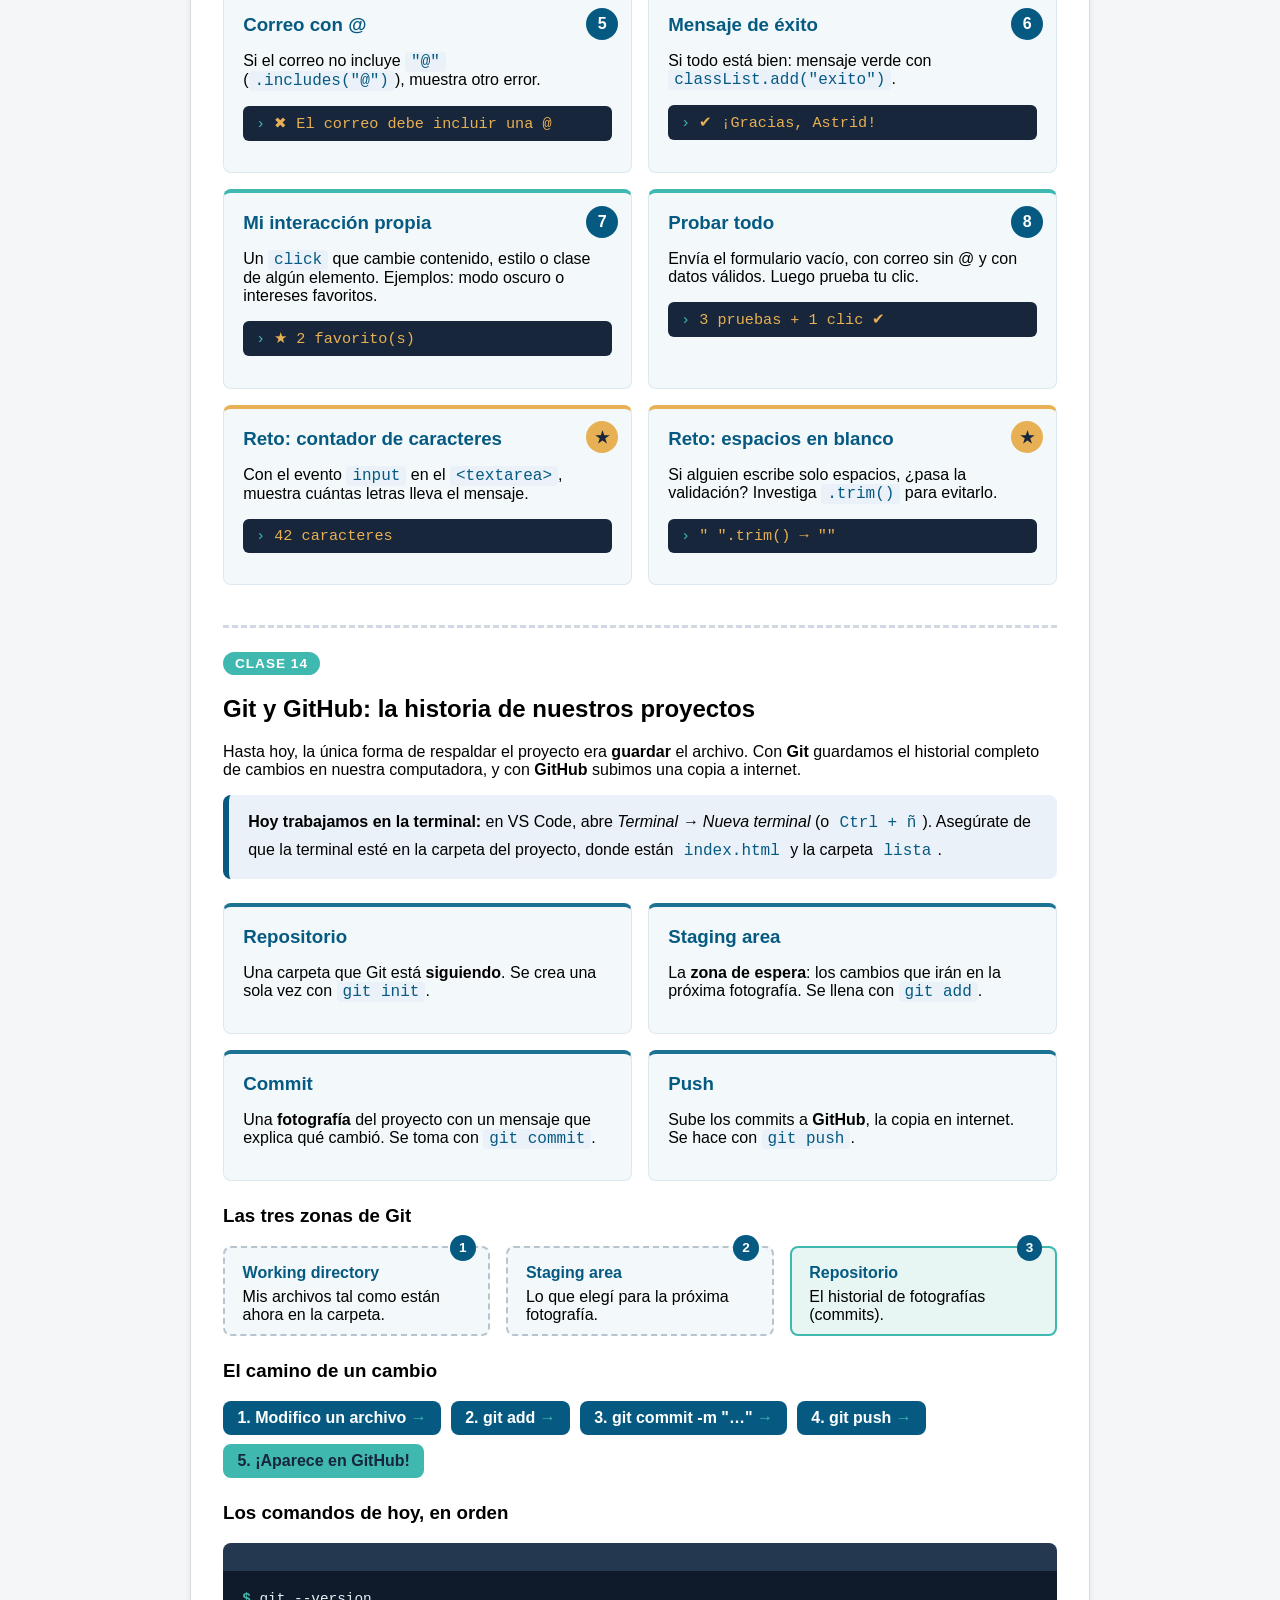
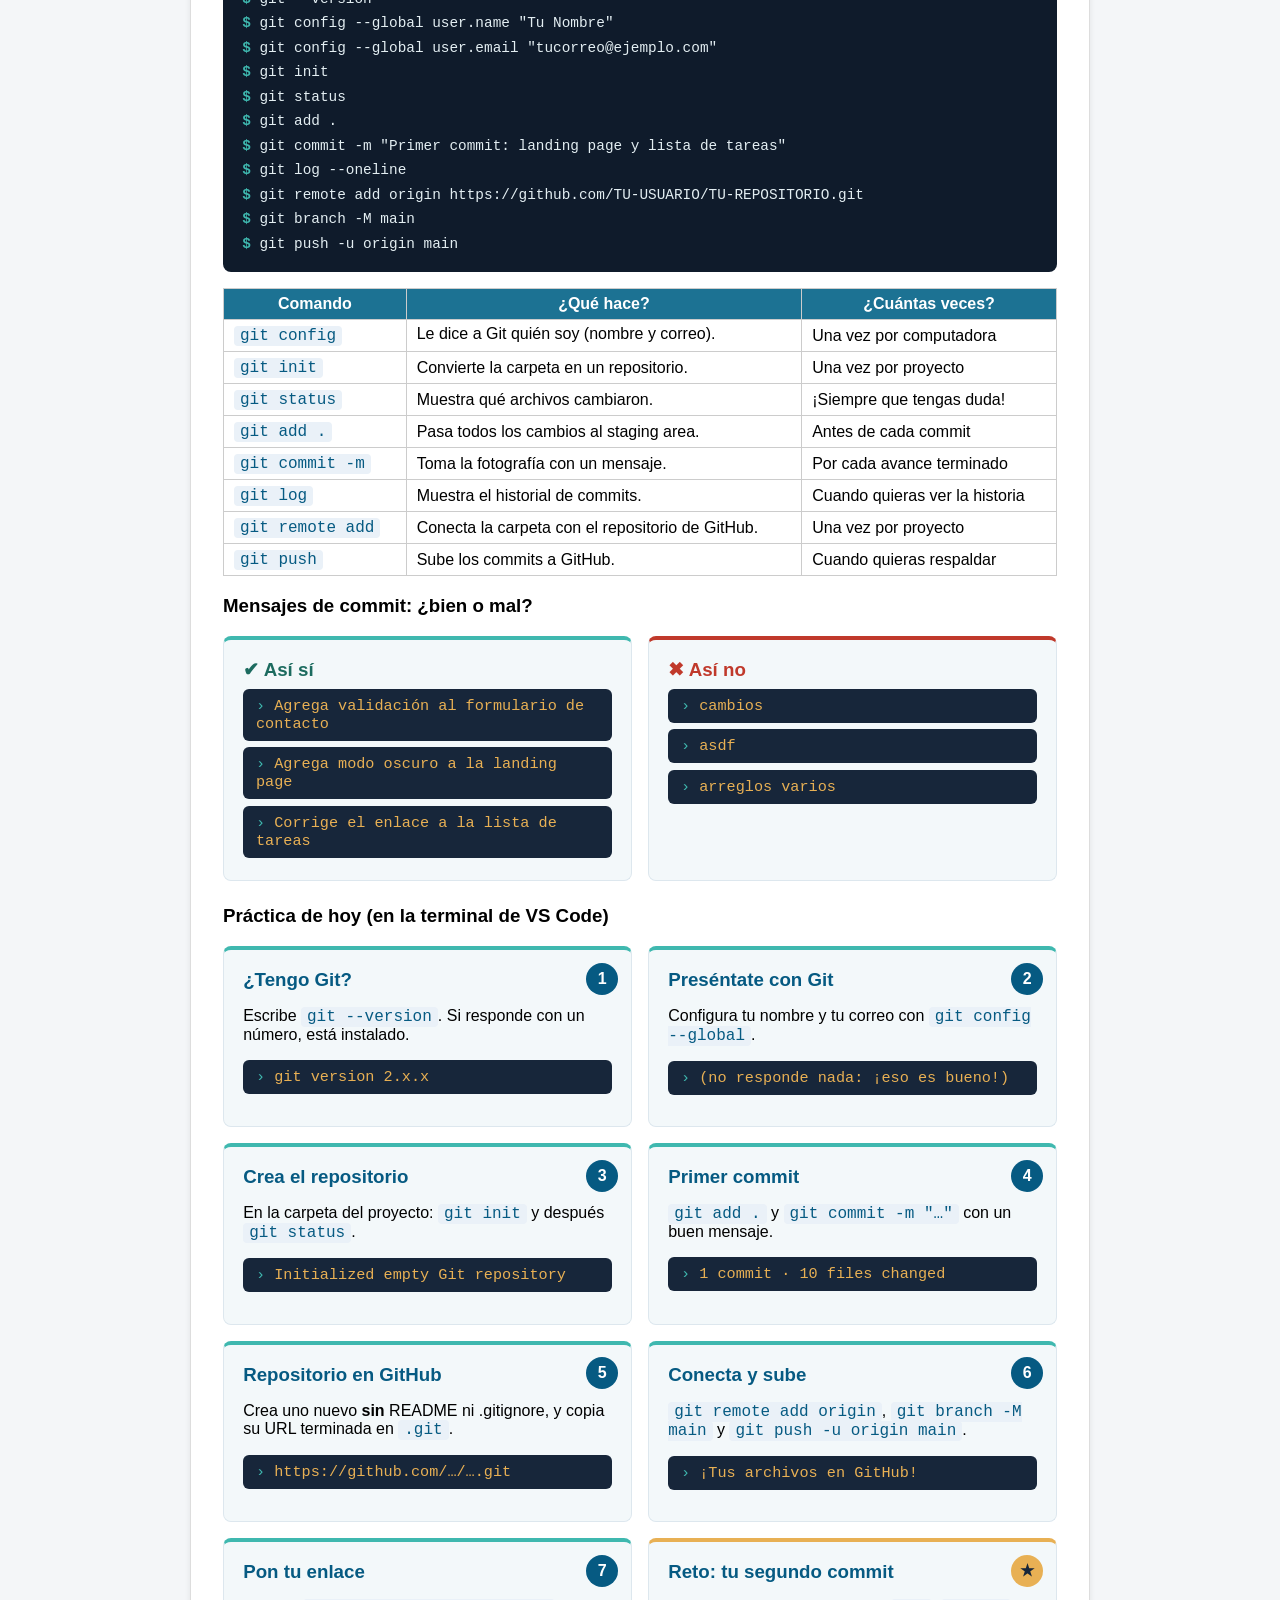
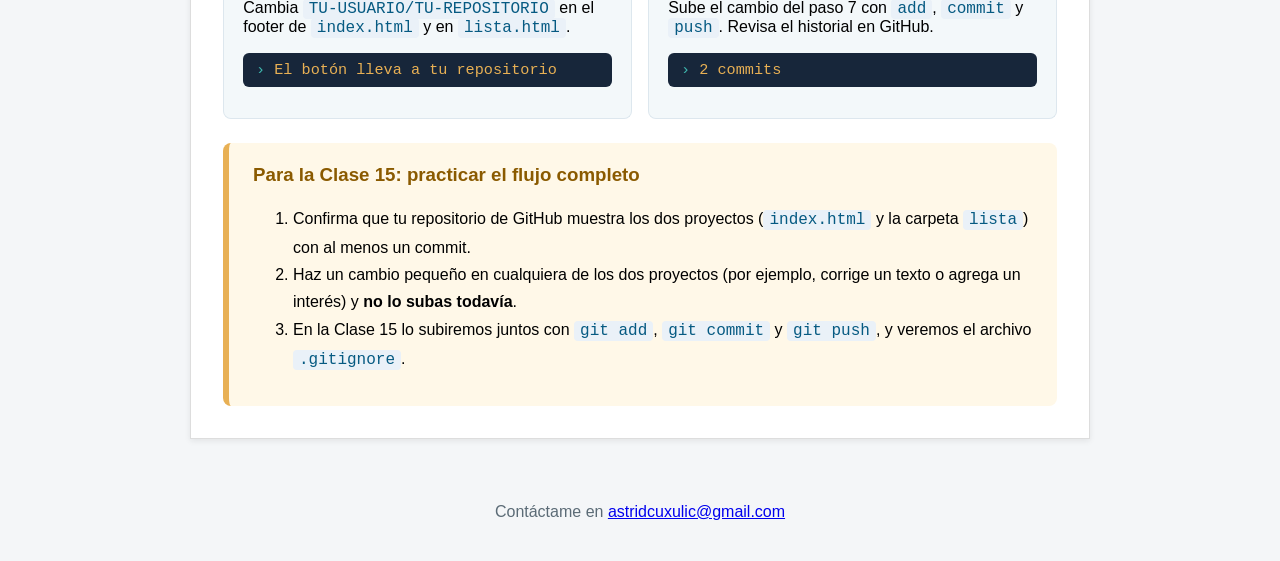
==== commit 082dfbfe: "Agregamos enlace de repositorio a index y agregamos clase 14 a laboratorioJS" ====
--- a/practica-js.html
+++ b/practica-js.html
@@ -532,6 +532,193 @@
           </article>
         </div>
       </section>
+
+      <!-- ===================================================
+           CAMBIO DE HOY (Clase 14): sección NUEVA del laboratorio.
+           Es una "hoja de ayuda" para tener abierta mientras usamos la
+           terminal: los comandos de hoy, el camino de un cambio y cómo
+           escribir buenos mensajes de commit.
+           Reutiliza las clases de siempre (.clase-nueva, .lab-grid,
+           .tarjeta-js, .mini-codigo, .flujo, .tabla-selectores,
+           .ejercicio, .tarea-clase) y suma pocas nuevas al final de
+           styles.css (sección CLASE 14): .zonas-git, .zona, .terminal,
+           .commit-bien y .commit-mal.
+           =================================================== -->
+      <section id="clase14" class="clase-nueva">
+        <span class="etiqueta-clase">Clase 14</span>
+        <h2>Git y GitHub: la historia de nuestros proyectos</h2>
+        <p>Hasta hoy, la única forma de respaldar el proyecto era <strong>guardar</strong> el archivo.
+           Con <strong>Git</strong> guardamos el historial completo de cambios en nuestra computadora,
+           y con <strong>GitHub</strong> subimos una copia a internet.</p>
+ 
+        <div class="aviso-hoy">
+          <strong>Hoy trabajamos en la terminal:</strong> en VS Code, abre
+          <em>Terminal → Nueva terminal</em> (o <code>Ctrl + ñ</code>). Asegúrate de que la terminal esté
+          en la carpeta del proyecto, donde están <code>index.html</code> y la carpeta <code>lista</code>.
+        </div>
+ 
+        <!-- Cuatro conceptos clave, en el mismo .lab-grid de siempre. -->
+        <div class="lab-grid">
+          <article class="tarjeta-js">
+            <h3>Repositorio</h3>
+            <p>Una carpeta que Git está <strong>siguiendo</strong>. Se crea una sola vez con <code>git init</code>.</p>
+          </article>
+          <article class="tarjeta-js">
+            <h3>Staging area</h3>
+            <p>La <strong>zona de espera</strong>: los cambios que irán en la próxima fotografía. Se llena con <code>git add</code>.</p>
+          </article>
+          <article class="tarjeta-js">
+            <h3>Commit</h3>
+            <p>Una <strong>fotografía</strong> del proyecto con un mensaje que explica qué cambió. Se toma con <code>git commit</code>.</p>
+          </article>
+          <article class="tarjeta-js">
+            <h3>Push</h3>
+            <p>Sube los commits a <strong>GitHub</strong>, la copia en internet. Se hace con <code>git push</code>.</p>
+          </article>
+        </div>
+ 
+        <!-- Las tres zonas de Git, dibujadas como tres cajas (Grid). -->
+        <h3>Las tres zonas de Git</h3>
+        <div class="zonas-git">
+          <div class="zona">
+            <span class="zona-num">1</span>
+            <strong>Working directory</strong>
+            <p>Mis archivos tal como están ahora en la carpeta.</p>
+          </div>
+          <div class="zona">
+            <span class="zona-num">2</span>
+            <strong>Staging area</strong>
+            <p>Lo que elegí para la próxima fotografía.</p>
+          </div>
+          <div class="zona">
+            <span class="zona-num">3</span>
+            <strong>Repositorio</strong>
+            <p>El historial de fotografías (commits).</p>
+          </div>
+        </div>
+ 
+        <!-- El camino de un cambio: reutiliza .flujo de la Clase 12. -->
+        <h3>El camino de un cambio</h3>
+        <ol class="flujo">
+          <li>1. Modifico un archivo</li>
+          <li>2. git add</li>
+          <li>3. git commit -m "…"</li>
+          <li>4. git push</li>
+          <li>5. ¡Aparece en GitHub!</li>
+        </ol>
+ 
+        <!-- La terminal de hoy, con los comandos en orden. -->
+        <h3>Los comandos de hoy, en orden</h3>
+<pre class="terminal"><span class="prompt">$</span> git --version
+<span class="prompt">$</span> git config --global user.name "Tu Nombre"
+<span class="prompt">$</span> git config --global user.email "tucorreo@ejemplo.com"
+<span class="prompt">$</span> git init
+<span class="prompt">$</span> git status
+<span class="prompt">$</span> git add .
+<span class="prompt">$</span> git commit -m "Primer commit: landing page y lista de tareas"
+<span class="prompt">$</span> git log --oneline
+<span class="prompt">$</span> git remote add origin https://github.com/TU-USUARIO/TU-REPOSITORIO.git
+<span class="prompt">$</span> git branch -M main
+<span class="prompt">$</span> git push -u origin main</pre>
+ 
+        <!-- Tabla de comandos (misma clase de la Clase 11 para que la
+             2.ª columna no se vea como pastilla). -->
+        <table class="tabla-selectores">
+          <thead>
+            <tr><th>Comando</th><th>¿Qué hace?</th><th>¿Cuántas veces?</th></tr>
+          </thead>
+          <tbody>
+            <tr><td><code>git config</code></td><td>Le dice a Git quién soy (nombre y correo).</td><td>Una vez por computadora</td></tr>
+            <tr><td><code>git init</code></td><td>Convierte la carpeta en un repositorio.</td><td>Una vez por proyecto</td></tr>
+            <tr><td><code>git status</code></td><td>Muestra qué archivos cambiaron.</td><td>¡Siempre que tengas duda!</td></tr>
+            <tr><td><code>git add .</code></td><td>Pasa todos los cambios al staging area.</td><td>Antes de cada commit</td></tr>
+            <tr><td><code>git commit -m</code></td><td>Toma la fotografía con un mensaje.</td><td>Por cada avance terminado</td></tr>
+            <tr><td><code>git log</code></td><td>Muestra el historial de commits.</td><td>Cuando quieras ver la historia</td></tr>
+            <tr><td><code>git remote add</code></td><td>Conecta la carpeta con el repositorio de GitHub.</td><td>Una vez por proyecto</td></tr>
+            <tr><td><code>git push</code></td><td>Sube los commits a GitHub.</td><td>Cuando quieras respaldar</td></tr>
+          </tbody>
+        </table>
+ 
+        <!-- Mensajes de commit: bien vs. mal (borde verde o rojo). -->
+        <h3>Mensajes de commit: ¿bien o mal?</h3>
+        <div class="lab-grid">
+          <article class="tarjeta-js commit-bien">
+            <h3>✔ Así sí</h3>
+            <p class="salida">Agrega validación al formulario de contacto</p>
+            <p class="salida">Agrega modo oscuro a la landing page</p>
+            <p class="salida">Corrige el enlace a la lista de tareas</p>
+          </article>
+          <article class="tarjeta-js commit-mal">
+            <h3>✖ Así no</h3>
+            <p class="salida">cambios</p>
+            <p class="salida">asdf</p>
+            <p class="salida">arreglos varios</p>
+          </article>
+        </div>
+ 
+        <h3>Práctica de hoy (en la terminal de VS Code)</h3>
+        <div class="lab-grid">
+          <article class="tarjeta-js ejercicio">
+            <span class="num">1</span>
+            <h3>¿Tengo Git?</h3>
+            <p>Escribe <code>git --version</code>. Si responde con un número, está instalado.</p>
+            <p class="salida">git version 2.x.x</p>
+          </article>
+          <article class="tarjeta-js ejercicio">
+            <span class="num">2</span>
+            <h3>Preséntate con Git</h3>
+            <p>Configura tu nombre y tu correo con <code>git config --global</code>.</p>
+            <p class="salida">(no responde nada: ¡eso es bueno!)</p>
+          </article>
+          <article class="tarjeta-js ejercicio">
+            <span class="num">3</span>
+            <h3>Crea el repositorio</h3>
+            <p>En la carpeta del proyecto: <code>git init</code> y después <code>git status</code>.</p>
+            <p class="salida">Initialized empty Git repository</p>
+          </article>
+          <article class="tarjeta-js ejercicio">
+            <span class="num">4</span>
+            <h3>Primer commit</h3>
+            <p><code>git add .</code> y <code>git commit -m "…"</code> con un buen mensaje.</p>
+            <p class="salida">1 commit · 10 files changed</p>
+          </article>
+          <article class="tarjeta-js ejercicio">
+            <span class="num">5</span>
+            <h3>Repositorio en GitHub</h3>
+            <p>Crea uno nuevo <strong>sin</strong> README ni .gitignore, y copia su URL terminada en <code>.git</code>.</p>
+            <p class="salida">https://github.com/…/….git</p>
+          </article>
+          <article class="tarjeta-js ejercicio">
+            <span class="num">6</span>
+            <h3>Conecta y sube</h3>
+            <p><code>git remote add origin</code>, <code>git branch -M main</code> y <code>git push -u origin main</code>.</p>
+            <p class="salida">¡Tus archivos en GitHub!</p>
+          </article>
+          <article class="tarjeta-js ejercicio">
+            <span class="num">7</span>
+            <h3>Pon tu enlace</h3>
+            <p>Cambia <code>TU-USUARIO/TU-REPOSITORIO</code> en el footer de <code>index.html</code> y en <code>lista.html</code>.</p>
+            <p class="salida">El botón lleva a tu repositorio</p>
+          </article>
+          <article class="tarjeta-js ejercicio reto">
+            <span class="num">★</span>
+            <h3>Reto: tu segundo commit</h3>
+            <p>Sube el cambio del paso 7 con <code>add</code>, <code>commit</code> y <code>push</code>. Revisa el historial en GitHub.</p>
+            <p class="salida">2 commits</p>
+          </article>
+        </div>
+ 
+        <!-- Tarea para la Clase 15, con el recuadro dorado de siempre. -->
+        <div class="tarea-clase">
+          <h3>Para la Clase 15: practicar el flujo completo</h3>
+          <ol>
+            <li>Confirma que tu repositorio de GitHub muestra los dos proyectos (<code>index.html</code> y la carpeta <code>lista</code>) con al menos un commit.</li>
+            <li>Haz un cambio pequeño en cualquiera de los dos proyectos (por ejemplo, corrige un texto o agrega un interés) y <strong>no lo subas todavía</strong>.</li>
+            <li>En la Clase 15 lo subiremos juntos con <code>git add</code>, <code>git commit</code> y <code>git push</code>, y veremos el archivo <code>.gitignore</code>.</li>
+          </ol>
+        </div>
+      </section>
+
     </main>
  
     <footer>
--- a/styles.css
+++ b/styles.css
@@ -839,4 +839,169 @@
   background-color: #e7f5f3;
   border: 2px solid #3fb8af;
   transform: scale(1.02);
+}
+
+/* ===================================================
+   CLASE 14: GIT Y GITHUB
+   Hoy casi todo pasa en la terminal, no en la página. Aquí
+   solo hay estilos para:
+   - el botón "Ver el código en GitHub" del footer (index.html);
+   - la sección nueva del laboratorio (practica-js.html,
+     id="clase14").
+   =================================================== */
+ 
+/* CAMBIO DE HOY (Clase 14): botón del footer que lleva al repositorio.
+   Es un <a> con forma de botón: inline-flex (Clase 6) para alinear el
+   ícono y el texto, padding y bordes redondeados (Clase 5), y una
+   transición al pasar el cursor (Clase 8). */
+.enlace-github {
+  display: inline-flex;
+  align-items: center;
+  gap: 0.5rem;
+  background-color: #17263a;
+  color: white;
+  text-decoration: none;
+  font-weight: bold;
+  padding: 0.6rem 1.2rem;
+  border-radius: 999px;
+  border: 2px solid #3fb8af;
+  transition: background-color 0.3s ease, transform 0.2s ease;
+}
+ 
+.enlace-github:hover {
+  background-color: #3fb8af;
+  color: #17263a;
+  transform: translateY(-2px);
+}
+ 
+/* El símbolo ⎇ es el ícono clásico de las "ramas" de Git. */
+.icono-git {
+  font-size: 1.2rem;
+  color: #e8b054;
+}
+ 
+.enlace-github:hover .icono-git {
+  color: #17263a;
+}
+ 
+/* En modo oscuro (Clase 12), el footer cambia el color de TODOS sus
+   enlaces a turquesa; aquí mantenemos el botón con letras blancas. */
+body.modo-oscuro footer a.enlace-github {
+  color: white;
+}
+ 
+body.modo-oscuro footer a.enlace-github:hover {
+  color: #17263a;
+}
+ 
+/* ---------- Laboratorio (practica-js.html, id="clase14") ---------- */
+ 
+/* CAMBIO DE HOY (Clase 14): las tres zonas de Git, como tres cajas en
+   Grid (Clase 7). En el celular van una debajo de otra; desde 768px, en
+   una fila de tres columnas iguales. */
+.zonas-git {
+  display: grid;
+  grid-template-columns: 1fr;
+  gap: 1rem;
+  margin: 0.8rem 0 1.5rem;
+}
+ 
+@media (min-width: 768px) {
+  .zonas-git {
+    grid-template-columns: 1fr 1fr 1fr;
+  }
+}
+ 
+.zona {
+  position: relative;          /* para el número en la esquina (Clase 6) */
+  background-color: #f3f8fa;
+  border: 2px dashed #b7c3cd;
+  border-radius: 8px;
+  padding: 1rem 1.1rem 0.6rem;
+}
+ 
+/* La última zona (el repositorio) va con borde sólido: es lo que ya
+   quedó guardado de verdad. */
+.zona:last-child {
+  border: 2px solid #3fb8af;
+  background-color: #e7f5f3;
+}
+ 
+.zona strong {
+  color: #065a82;
+}
+ 
+.zona p {
+  margin: 0.4rem 0 0;
+}
+ 
+.zona-num {
+  position: absolute;
+  top: -0.8rem;
+  right: 0.8rem;
+  width: 1.6rem;
+  height: 1.6rem;
+  border-radius: 50%;
+  background-color: #065a82;
+  color: white;
+  font-weight: bold;
+  font-size: 0.85rem;
+  display: flex;
+  align-items: center;
+  justify-content: center;
+}
+ 
+/* CAMBIO DE HOY (Clase 14): un bloque que imita la terminal. Es un <pre>
+   (respeta los espacios y los saltos de línea, Clase 10) con fondo casi
+   negro. overflow-x: auto agrega una barra si un comando no cabe en el
+   celular, en vez de desbordar la página. */
+.terminal {
+  font-family: "Courier New", monospace;
+  background-color: #0f1b2b;
+  color: #e3eef2;
+  padding: 1rem 1.2rem;
+  border-radius: 8px;
+  line-height: 1.7;
+  font-size: 0.9rem;
+  overflow-x: auto;
+  border-top: 28px solid #24384f;   /* la "barra de título" de la ventana */
+}
+ 
+/* CAMBIO DE HOY (Clase 14): el mismo detalle de Grid de la Clase 10, ahora
+   en el <main>. El body es un Grid (Clase 7) y, por defecto, un elemento
+   del grid NO se encoge más que su contenido más ancho. El comando más
+   largo de la terminal empujaba al main y, en el celular, toda la página
+   quedaba más ancha que la pantalla. min-width: 0 le permite encogerse, y
+   así el overflow-x: auto de .terminal hace su trabajo. */
+main {
+  min-width: 0;
+}
+ 
+.terminal .prompt {
+  color: #3fb8af;
+  font-weight: bold;
+  user-select: none;   /* al copiar un comando, el $ no se copia */
+}
+ 
+/* CAMBIO DE HOY (Clase 14): tarjetas de mensajes de commit buenos y
+   malos. Reutilizan .tarjeta-js y solo cambian el color del borde. */
+.commit-bien {
+  border-top-color: #3fb8af;
+}
+ 
+.commit-bien h3 {
+  color: #1c6b5f;
+}
+ 
+.commit-mal {
+  border-top-color: #c0392b;
+}
+ 
+.commit-mal h3 {
+  color: #c0392b;
+}
+ 
+.commit-bien .salida,
+.commit-mal .salida {
+  margin: 0.4rem 0;
 }
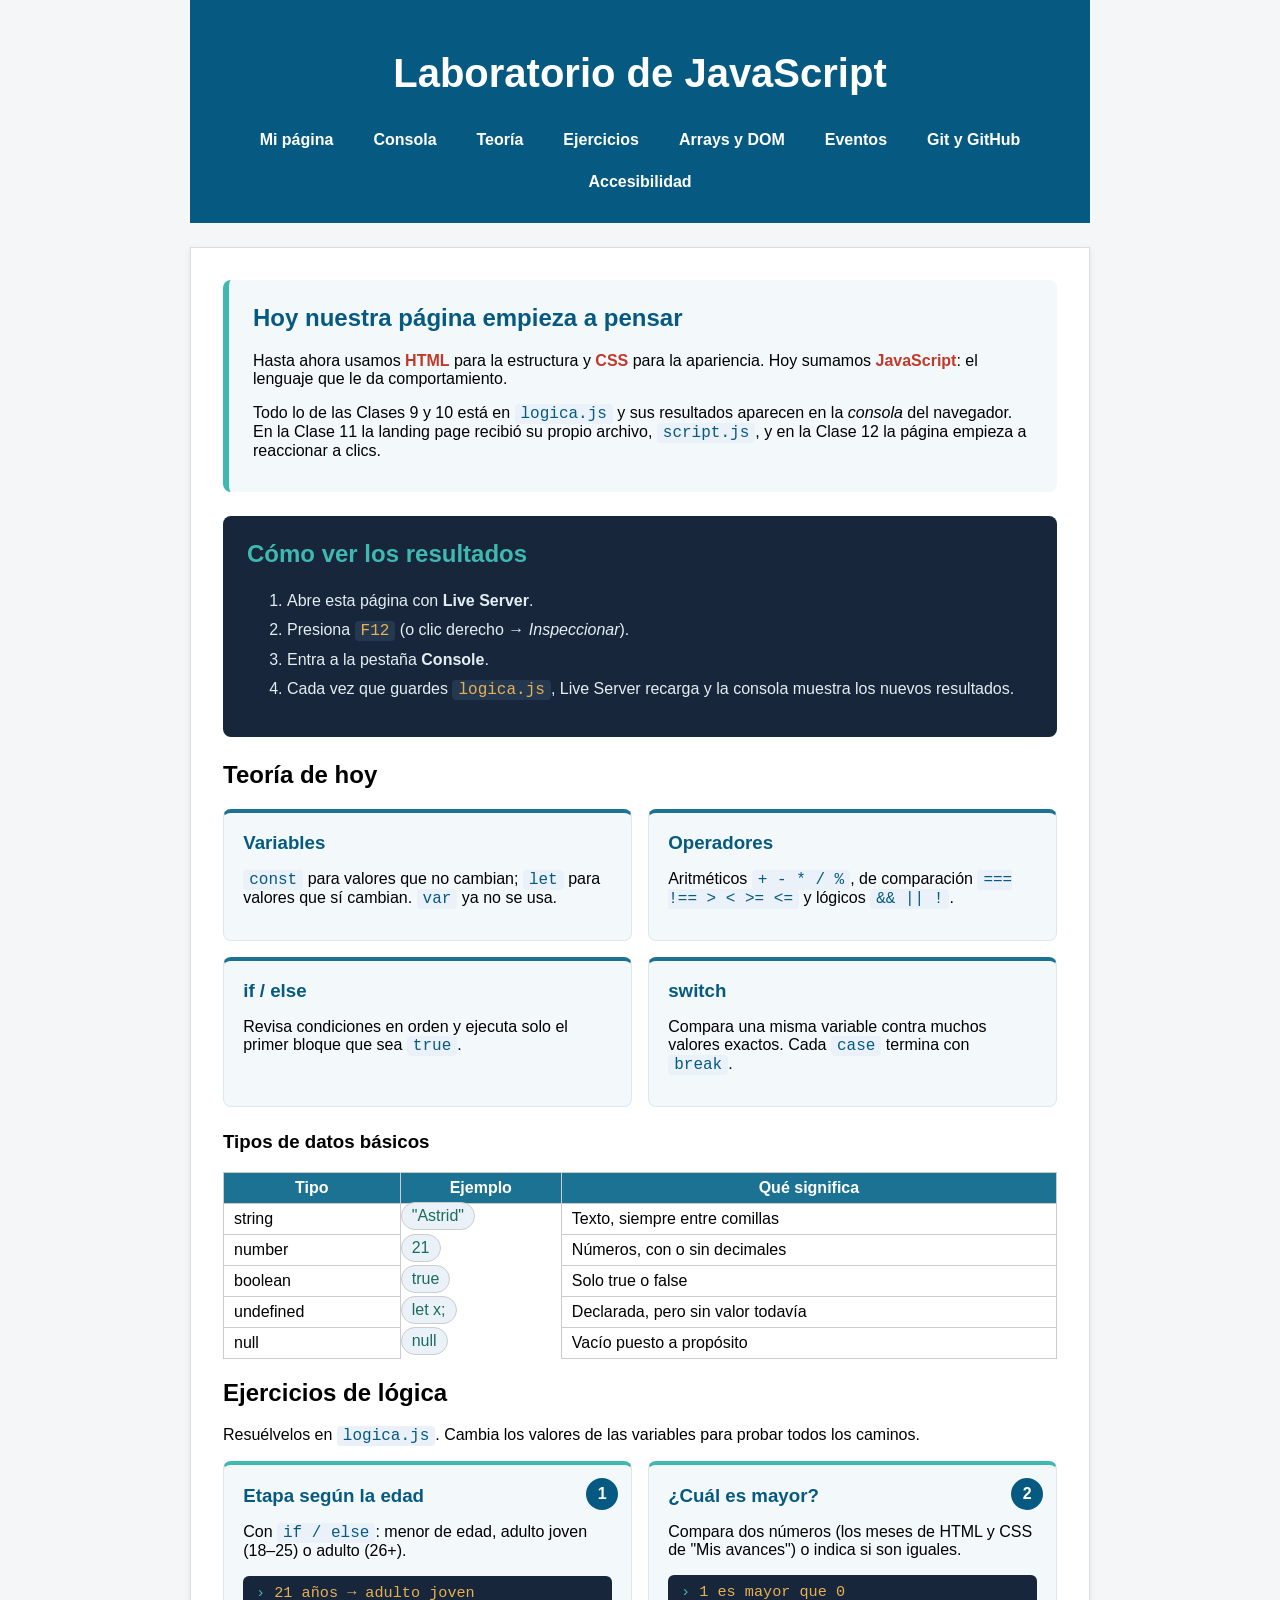
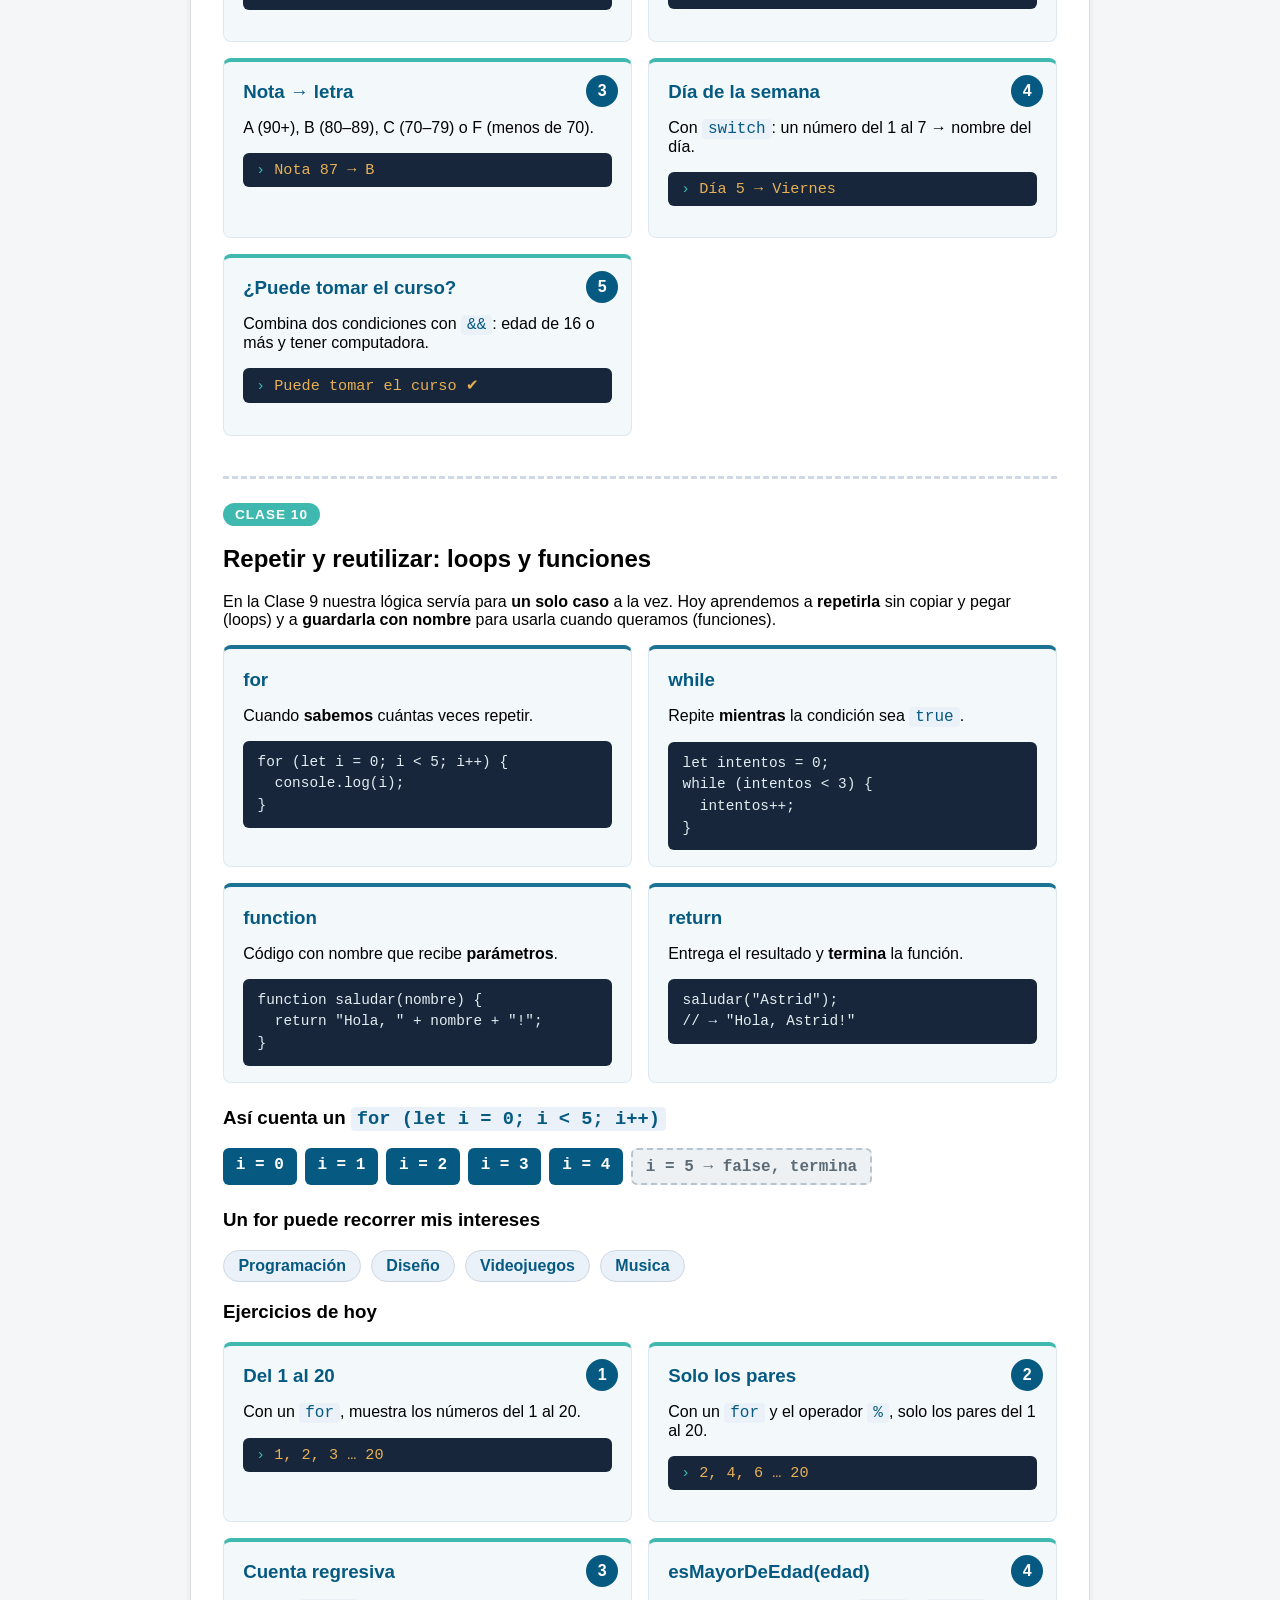
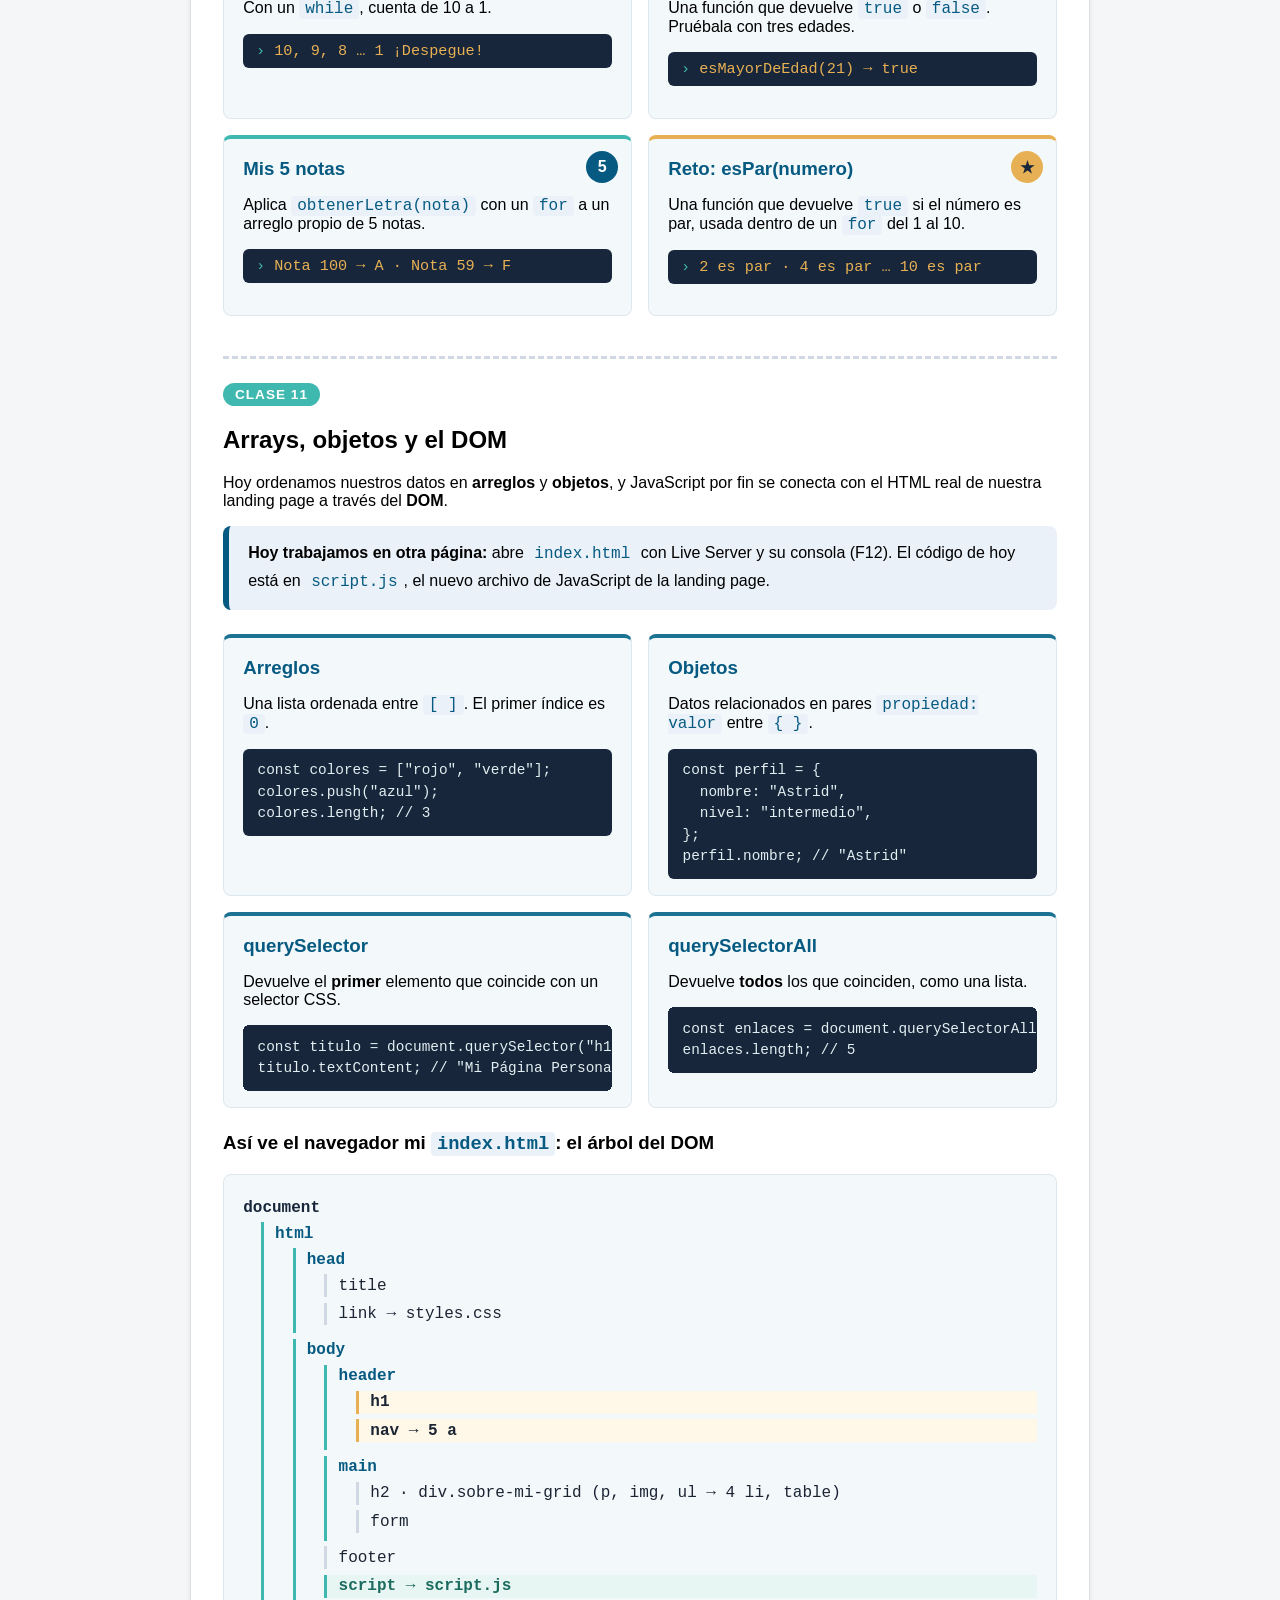
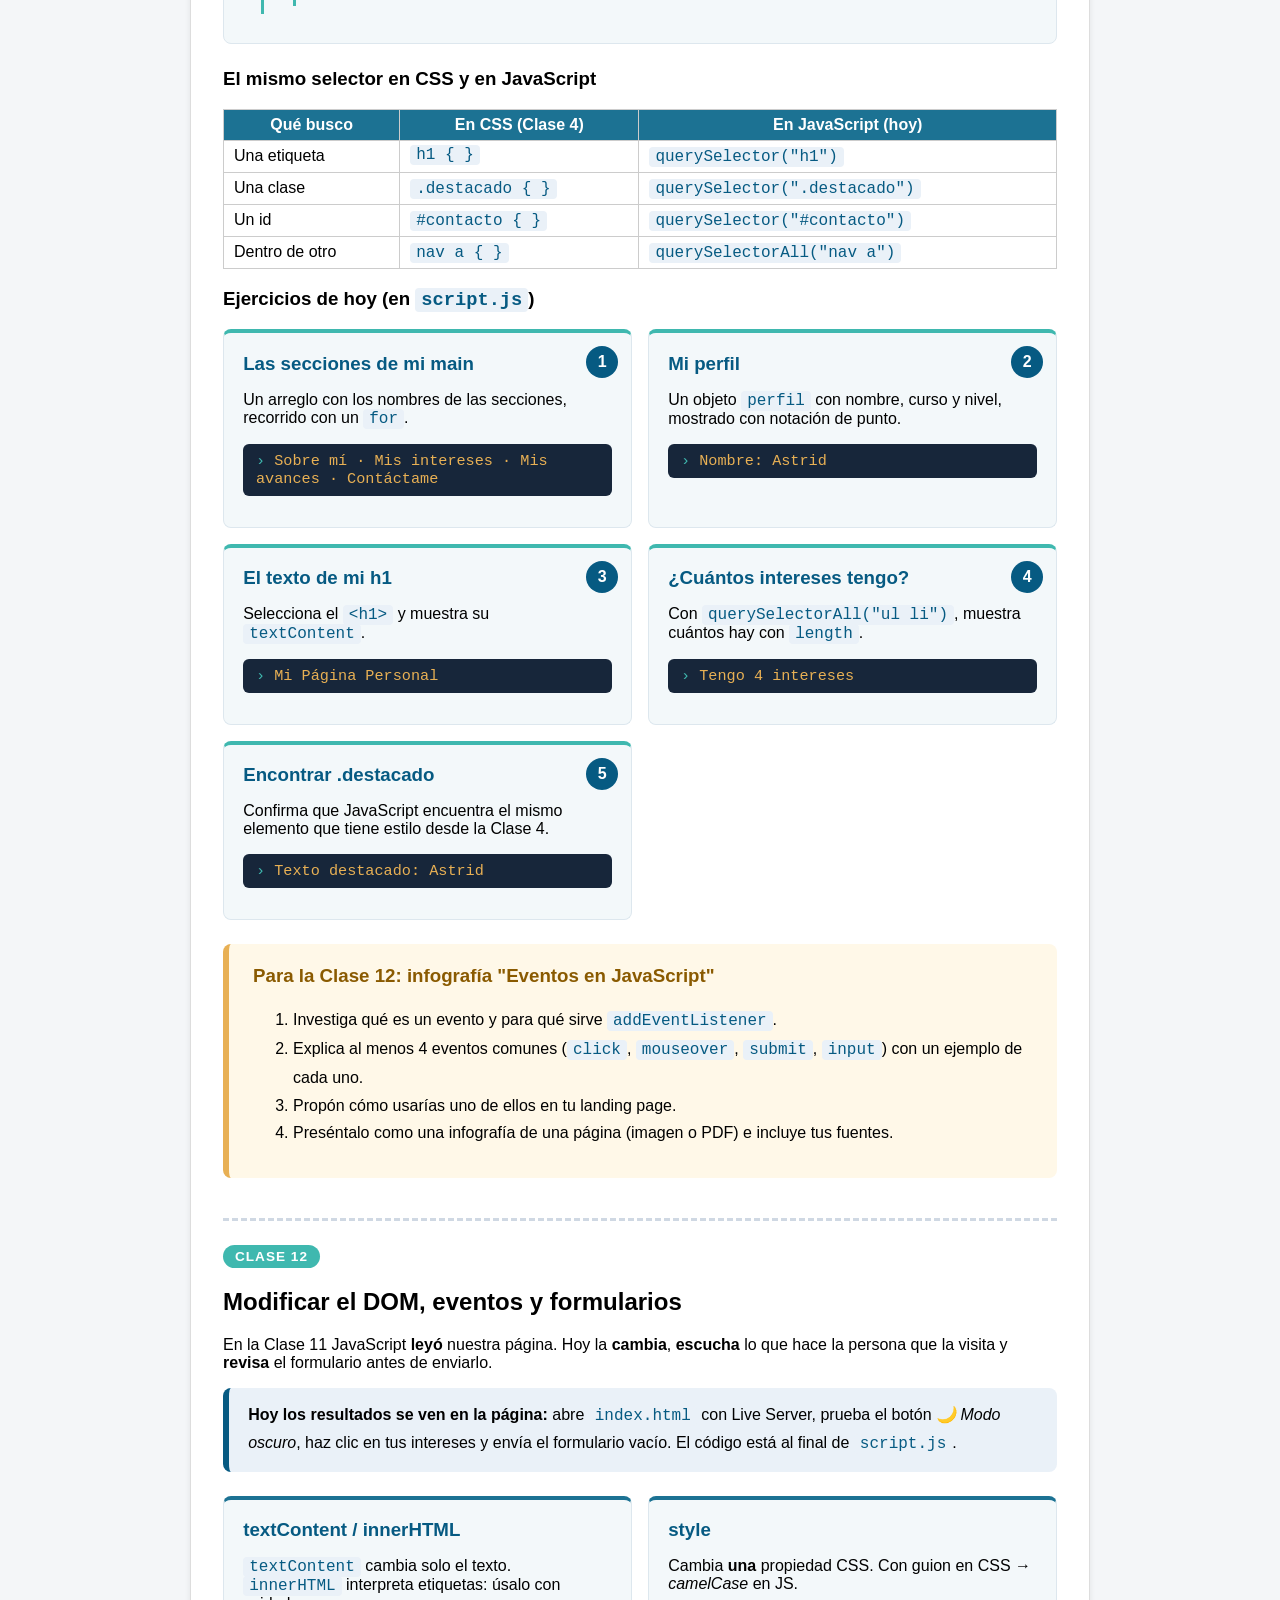
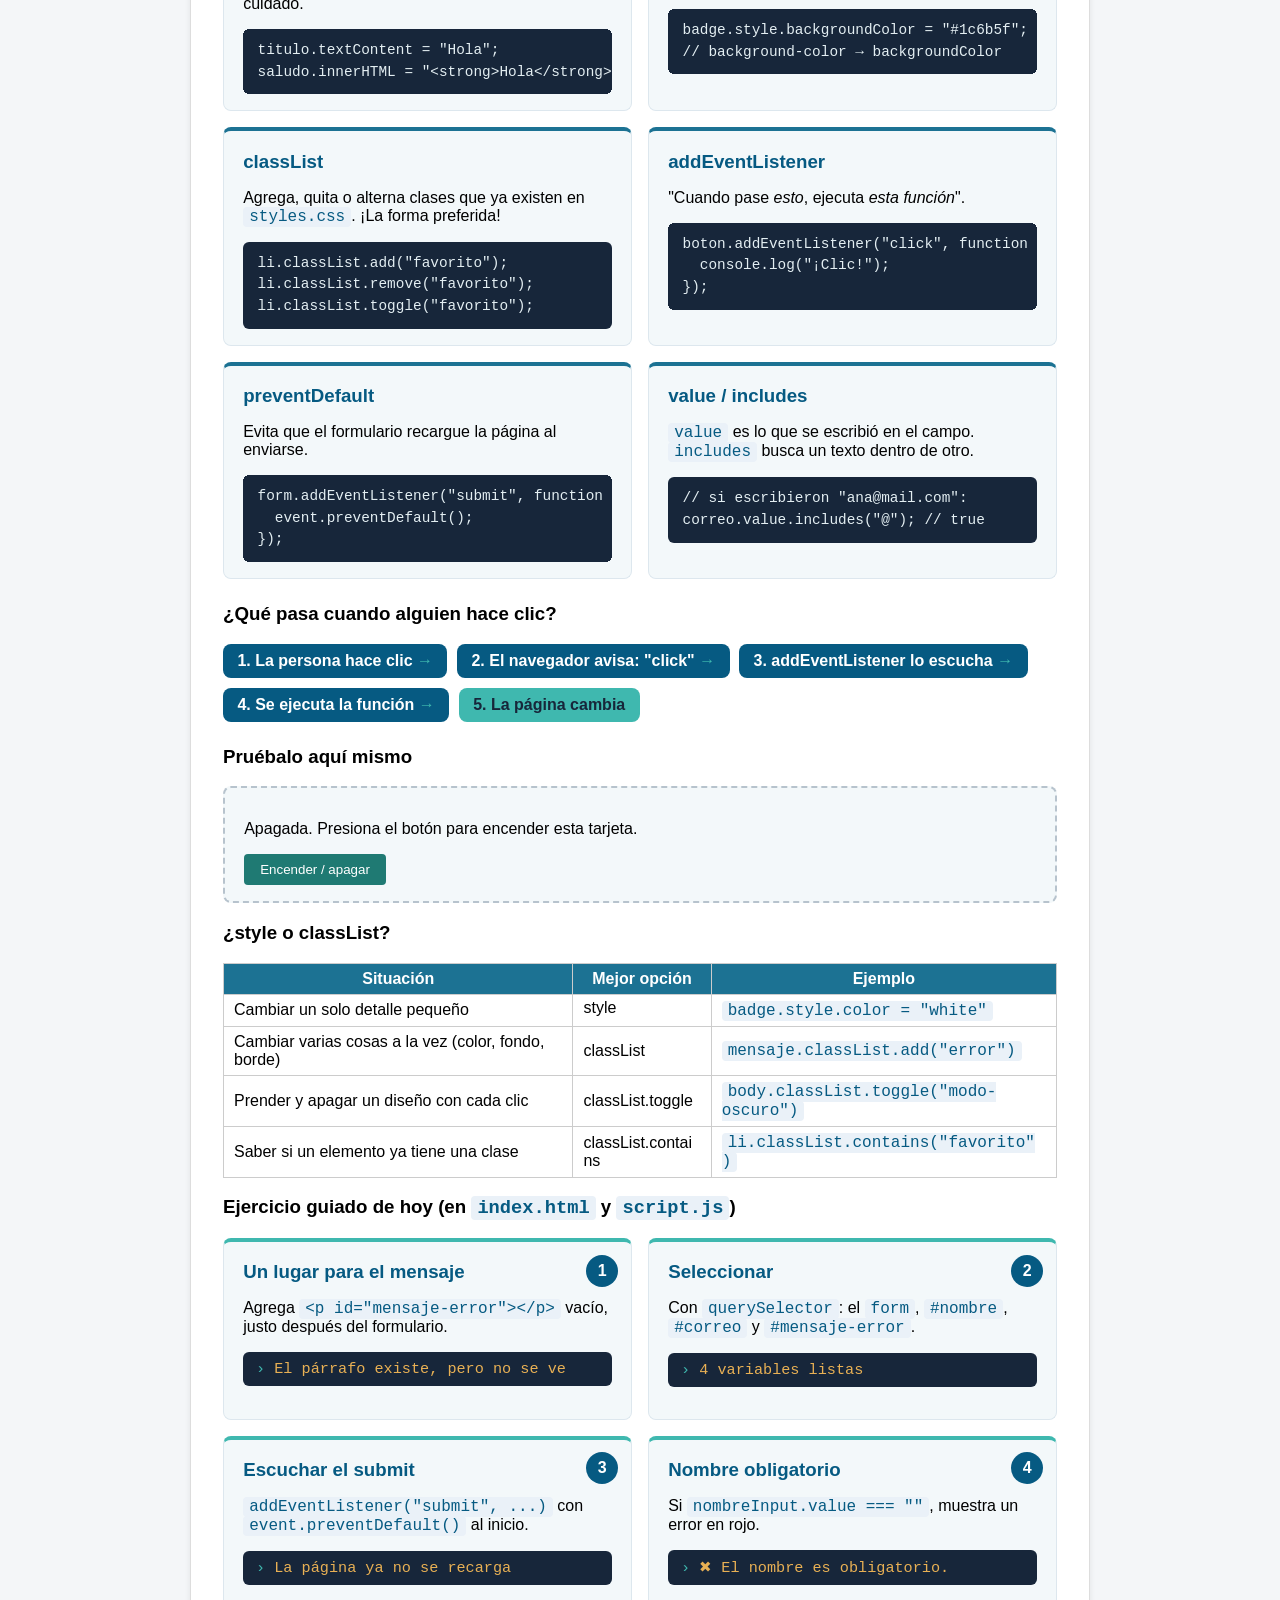
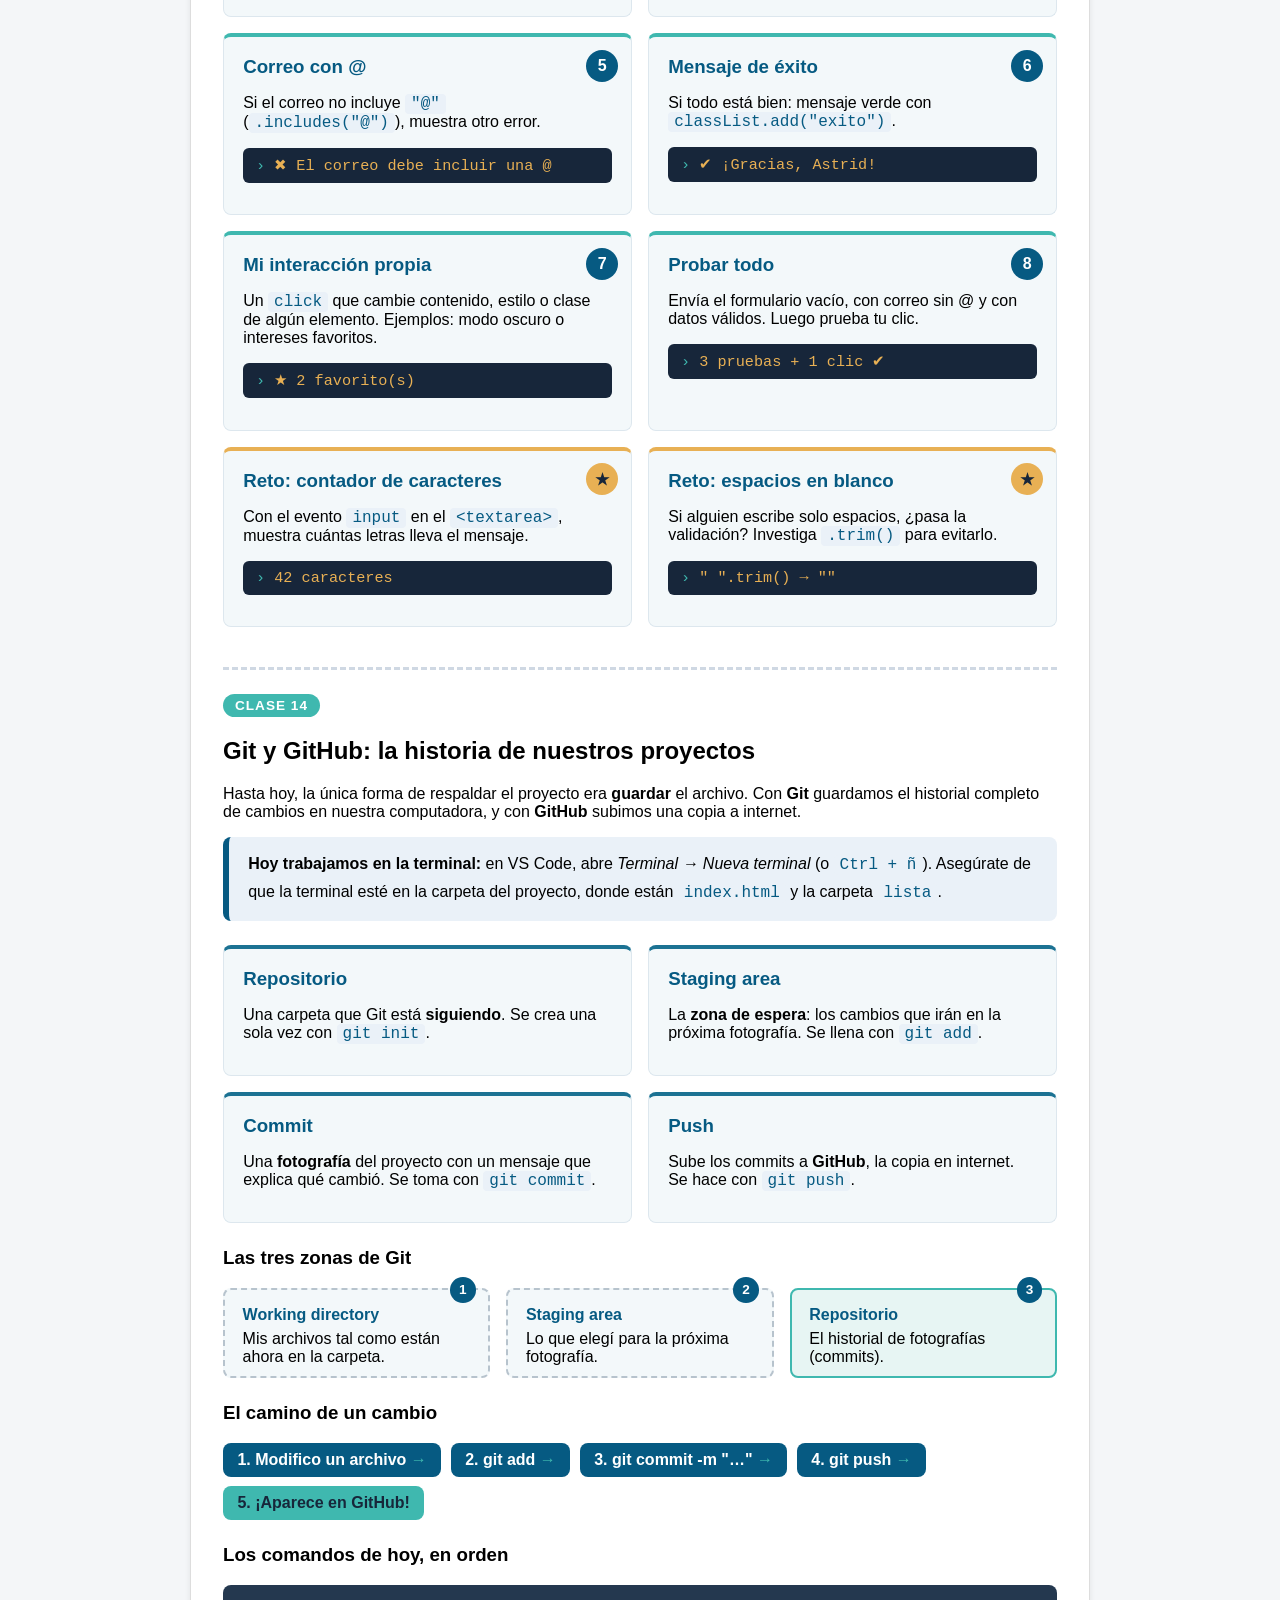
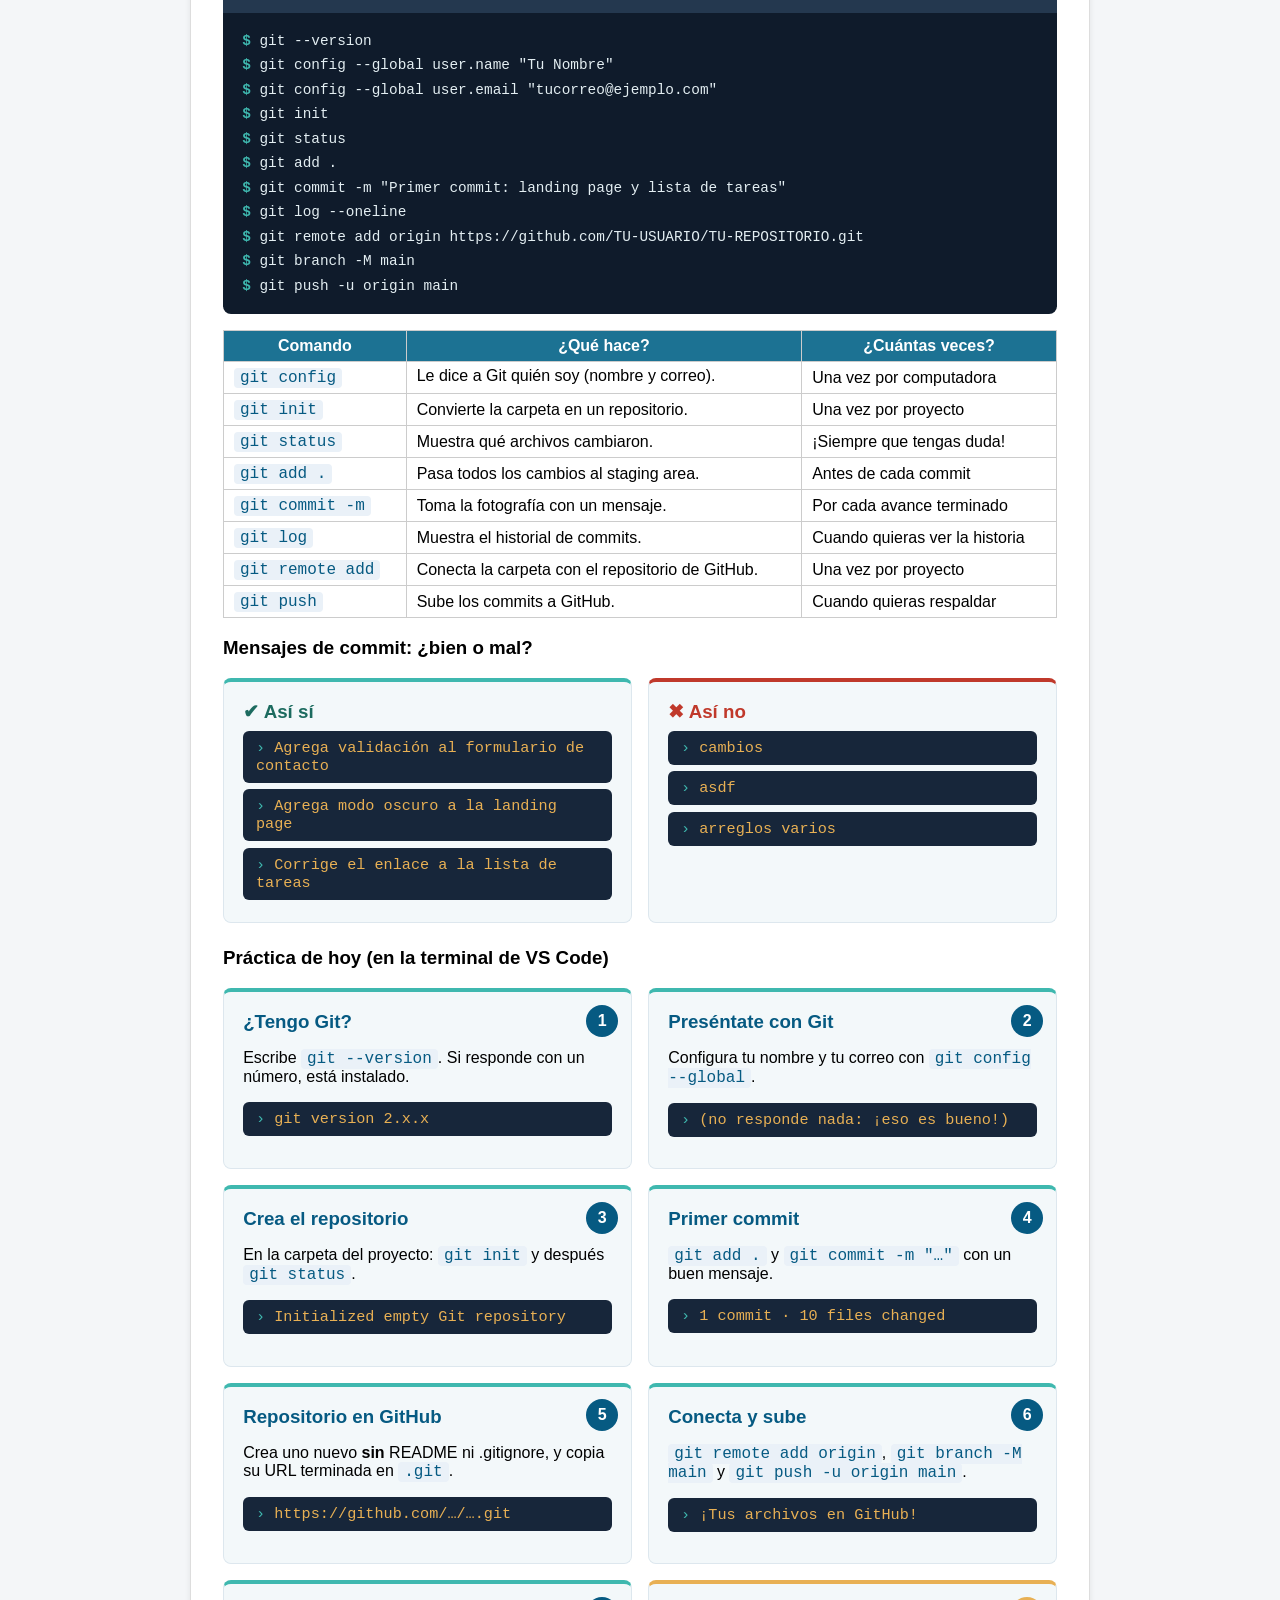
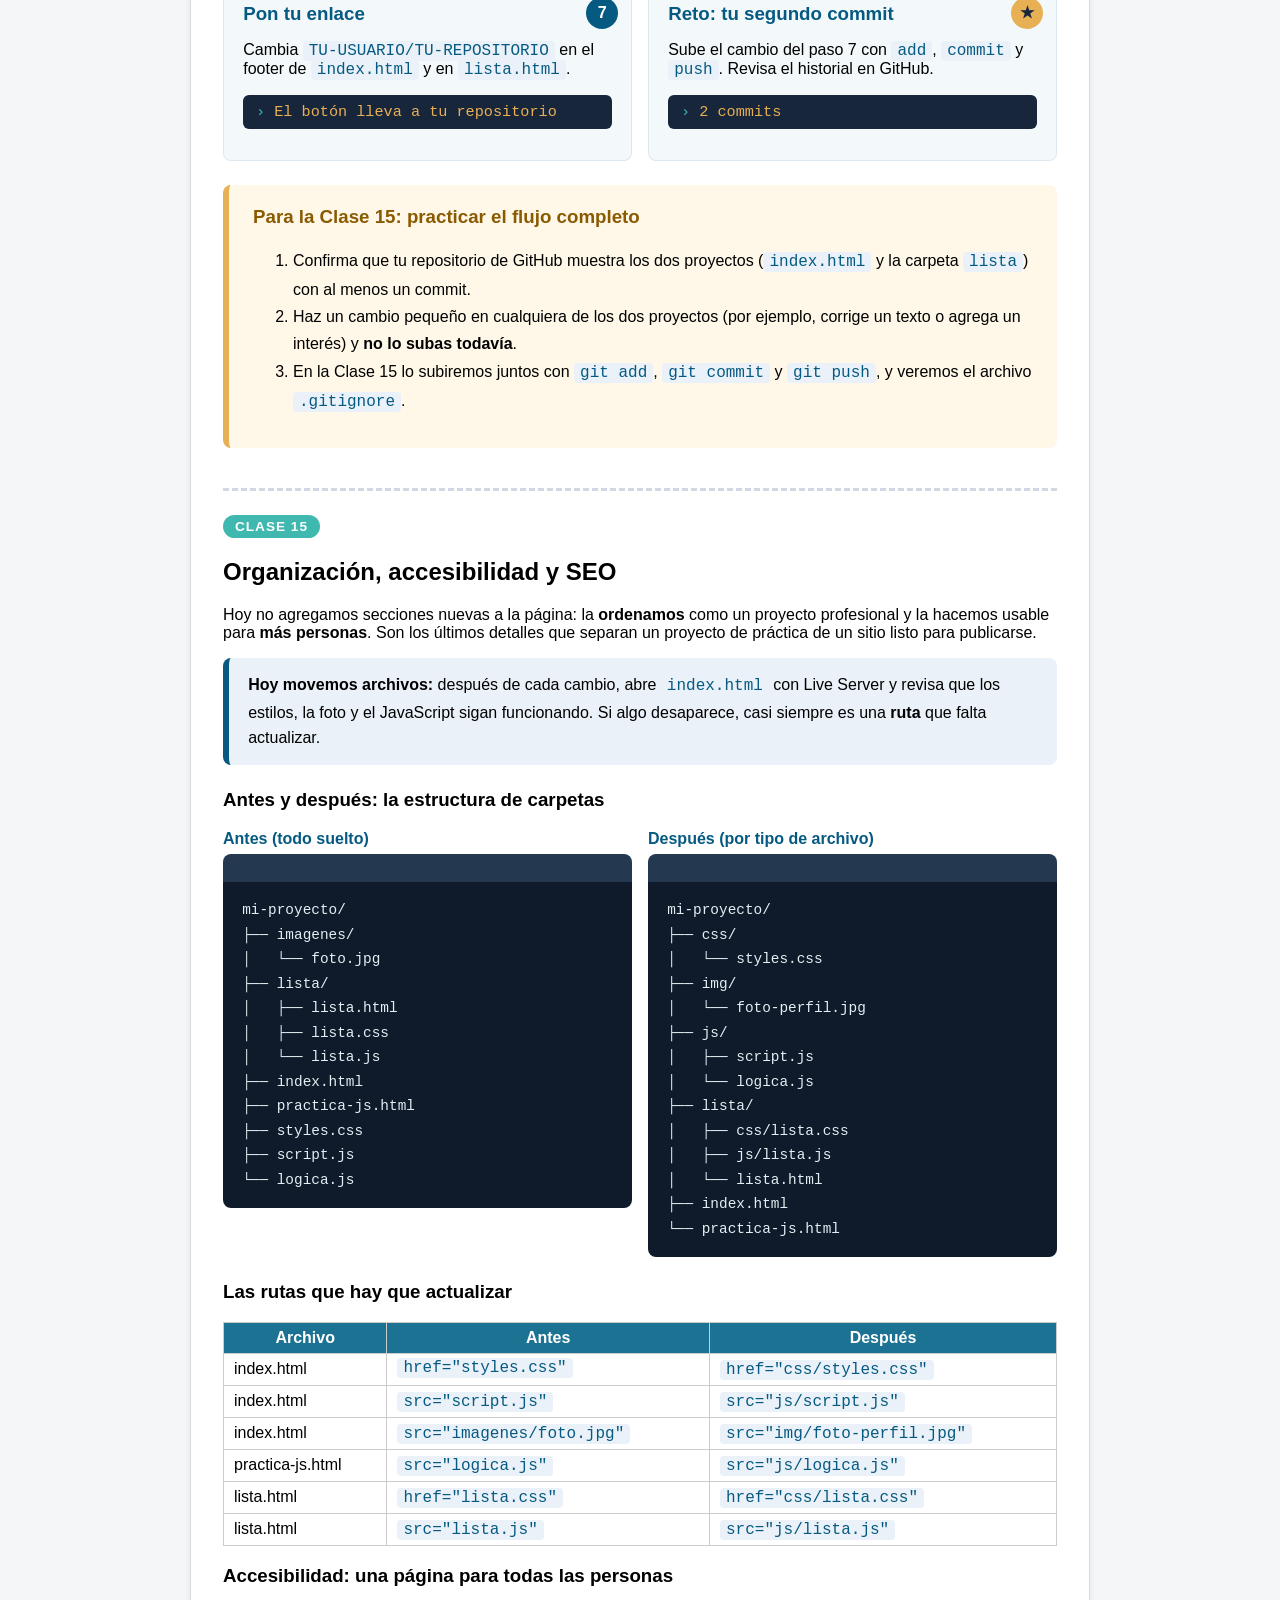
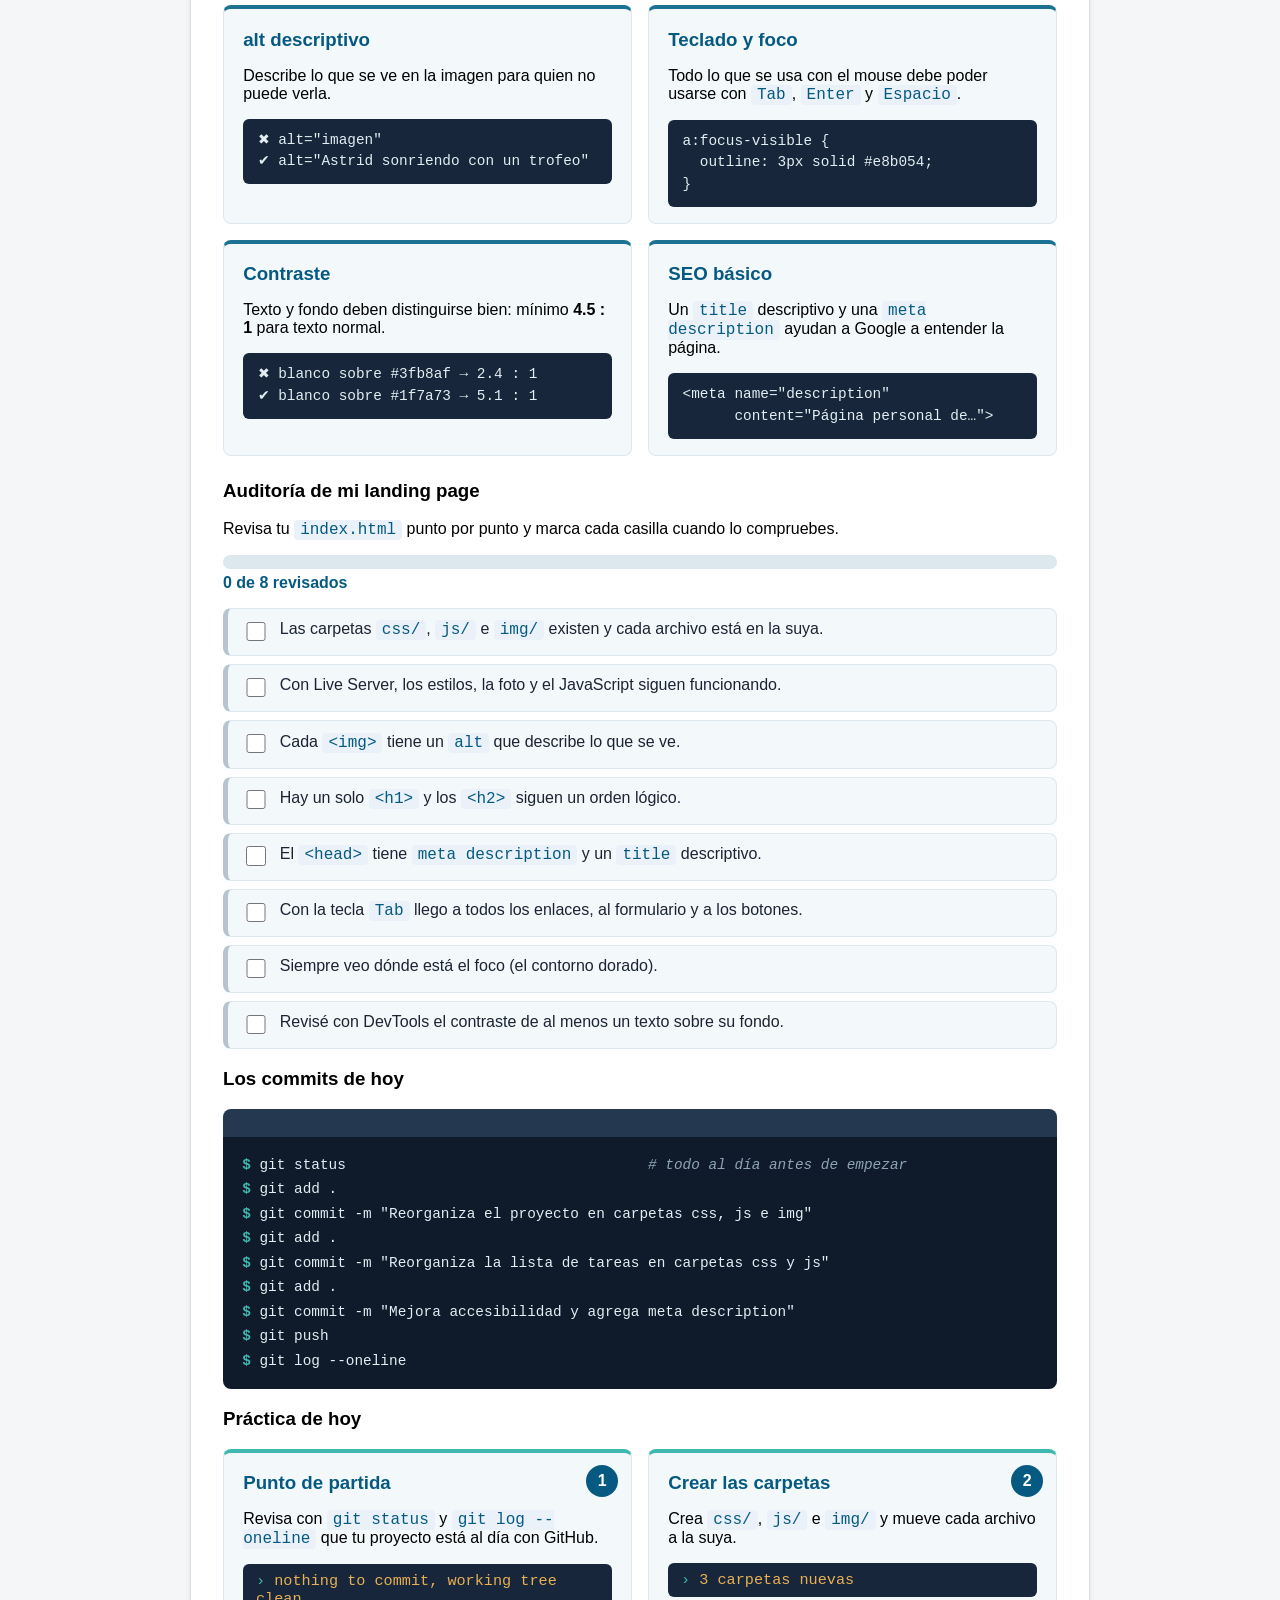
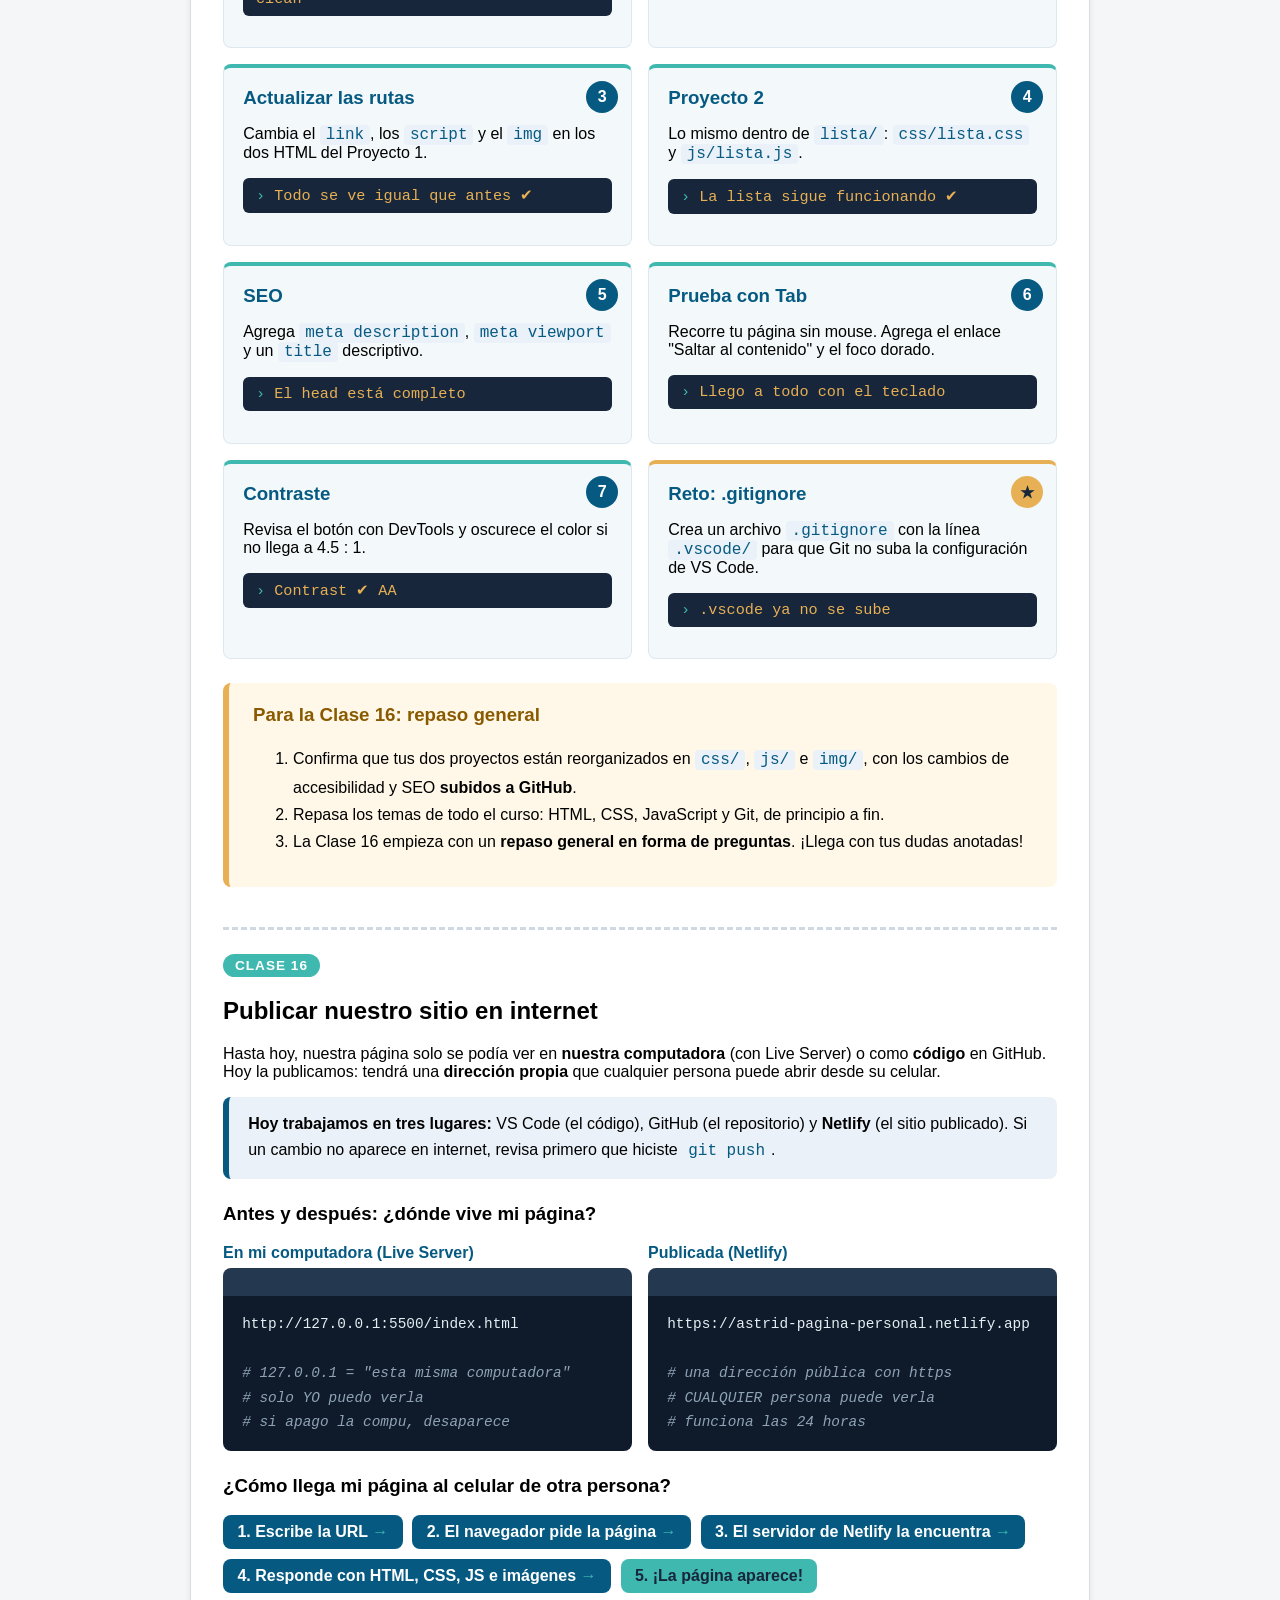
==== commit 94735921: "Reorganiza carpetas, mejora accesibilidad y agrega la seccion de publicacion" ====
--- a/practica-js.html
+++ b/practica-js.html
@@ -2,13 +2,19 @@
 <html lang="es">
 <head>
     <meta charset="UTF-8">
-    <title>Laboratorio de JavaScript - Mi Página Personal</title>
-    <link rel="stylesheet" href="styles.css">
+    <!-- CAMBIO DE HOY (Clase 15) · SEO y responsive, igual que en index.html. -->
+    <meta name="viewport" content="width=device-width, initial-scale=1.0">
+    <meta name="description" content="Laboratorio de JavaScript de Astrid: prácticas de variables, condicionales, loops, funciones, DOM, eventos, Git y accesibilidad.">
+    <title>Laboratorio de JavaScript · Astrid | Mi Página Personal</title>
+    <!-- CAMBIO DE HOY (Clase 15) · ORGANIZACIÓN: la hoja de estilos ahora vive
+         en la carpeta css/. -->
+    <link rel="stylesheet" href="css/styles.css">
 </head>
 <body>
     <header>
         <h1>Laboratorio de JavaScript</h1>
-        <nav>
+        <!-- CAMBIO DE HOY (Clase 15) · ACCESIBILIDAD: el menú con nombre. -->
+        <nav aria-label="Menú del laboratorio">
             <a href="index.html">Mi página</a>
             <a href="#consola">Consola</a>
             <a href="#teoria">Teoría</a>
@@ -16,6 +22,9 @@
             <!-- CAMBIO DE HOY (Clase 12): enlaces directos a las secciones nuevas. -->
             <a href="#clase11">Arrays y DOM</a>
             <a href="#clase12">Eventos</a>
+            <!-- CAMBIO DE HOY (Clase 15): enlaces a las secciones de las Clases 14 y 15. -->
+            <a href="#clase14">Git y GitHub</a>
+            <a href="#clase15">Accesibilidad</a>
         </nav>
     </header>
 
@@ -719,6 +728,368 @@
         </div>
       </section>
 
+      <!-- ===================================================
+           CAMBIO DE HOY (Clase 15): sección NUEVA del laboratorio.
+           Hoy el laboratorio es una herramienta para revisar NUESTRA
+           página: la estructura de carpetas, las rutas nuevas y una
+           checklist de accesibilidad y SEO que se marca con clics.
+           El código de la checklist está al final de js/logica.js.
+           Clases nuevas en css/styles.css (sección CLASE 15):
+           .antes-despues, .checklist, .progreso y .progreso-barra.
+           =================================================== -->
+      <section id="clase15" class="clase-nueva">
+        <span class="etiqueta-clase">Clase 15</span>
+        <h2>Organización, accesibilidad y SEO</h2>
+        <p>Hoy no agregamos secciones nuevas a la página: la <strong>ordenamos</strong> como un proyecto
+           profesional y la hacemos usable para <strong>más personas</strong>. Son los últimos detalles que
+           separan un proyecto de práctica de un sitio listo para publicarse.</p>
+
+        <div class="aviso-hoy">
+          <strong>Hoy movemos archivos:</strong> después de cada cambio, abre <code>index.html</code> con
+          Live Server y revisa que los estilos, la foto y el JavaScript sigan funcionando. Si algo
+          desaparece, casi siempre es una <strong>ruta</strong> que falta actualizar.
+        </div>
+
+        <!-- Antes y después de la reorganización, lado a lado. -->
+        <h3>Antes y después: la estructura de carpetas</h3>
+        <div class="antes-despues">
+          <div>
+            <h4>Antes (todo suelto)</h4>
+<pre class="terminal">mi-proyecto/
+├── imagenes/
+│   └── foto.jpg
+├── lista/
+│   ├── lista.html
+│   ├── lista.css
+│   └── lista.js
+├── index.html
+├── practica-js.html
+├── styles.css
+├── script.js
+└── logica.js</pre>
+          </div>
+          <div>
+            <h4>Después (por tipo de archivo)</h4>
+<pre class="terminal">mi-proyecto/
+├── css/
+│   └── styles.css
+├── img/
+│   └── foto-perfil.jpg
+├── js/
+│   ├── script.js
+│   └── logica.js
+├── lista/
+│   ├── css/lista.css
+│   ├── js/lista.js
+│   └── lista.html
+├── index.html
+└── practica-js.html</pre>
+          </div>
+        </div>
+
+        <!-- Las rutas que cambian (tabla de la Clase 11, sin pastillas). -->
+        <h3>Las rutas que hay que actualizar</h3>
+        <table class="tabla-selectores">
+          <thead>
+            <tr><th>Archivo</th><th>Antes</th><th>Después</th></tr>
+          </thead>
+          <tbody>
+            <tr><td>index.html</td><td><code>href="styles.css"</code></td><td><code>href="css/styles.css"</code></td></tr>
+            <tr><td>index.html</td><td><code>src="script.js"</code></td><td><code>src="js/script.js"</code></td></tr>
+            <tr><td>index.html</td><td><code>src="imagenes/foto.jpg"</code></td><td><code>src="img/foto-perfil.jpg"</code></td></tr>
+            <tr><td>practica-js.html</td><td><code>src="logica.js"</code></td><td><code>src="js/logica.js"</code></td></tr>
+            <tr><td>lista.html</td><td><code>href="lista.css"</code></td><td><code>href="css/lista.css"</code></td></tr>
+            <tr><td>lista.html</td><td><code>src="lista.js"</code></td><td><code>src="js/lista.js"</code></td></tr>
+          </tbody>
+        </table>
+
+        <!-- Cuatro ideas de accesibilidad, en el .lab-grid de siempre. -->
+        <h3>Accesibilidad: una página para todas las personas</h3>
+        <div class="lab-grid">
+          <article class="tarjeta-js">
+            <h3>alt descriptivo</h3>
+            <p>Describe lo que se ve en la imagen para quien no puede verla.</p>
+<pre class="mini-codigo">✖ alt="imagen"
+✔ alt="Astrid sonriendo con un trofeo"</pre>
+          </article>
+          <article class="tarjeta-js">
+            <h3>Teclado y foco</h3>
+            <p>Todo lo que se usa con el mouse debe poder usarse con <code>Tab</code>, <code>Enter</code> y <code>Espacio</code>.</p>
+<pre class="mini-codigo">a:focus-visible {
+  outline: 3px solid #e8b054;
+}</pre>
+          </article>
+          <article class="tarjeta-js">
+            <h3>Contraste</h3>
+            <p>Texto y fondo deben distinguirse bien: mínimo <strong>4.5 : 1</strong> para texto normal.</p>
+<pre class="mini-codigo">✖ blanco sobre #3fb8af → 2.4 : 1
+✔ blanco sobre #1f7a73 → 5.1 : 1</pre>
+          </article>
+          <article class="tarjeta-js">
+            <h3>SEO básico</h3>
+            <p>Un <code>title</code> descriptivo y una <code>meta description</code> ayudan a Google a entender la página.</p>
+<pre class="mini-codigo">&lt;meta name="description"
+      content="Página personal de…"&gt;</pre>
+          </article>
+        </div>
+
+        <!-- La checklist interactiva: cada casilla es un <input type="checkbox">
+             dentro de su <label>. El texto va en un <span> para que Flexbox
+             lo trate como UNA sola pieza y pueda bajar de línea. logica.js cuenta cuántas están marcadas
+             y mueve la barra de progreso. -->
+        <h3>Auditoría de mi landing page</h3>
+        <p>Revisa tu <code>index.html</code> punto por punto y marca cada casilla cuando lo compruebes.</p>
+        <div class="progreso" aria-hidden="true">
+          <div id="progreso-barra" class="progreso-barra"></div>
+        </div>
+        <p id="progreso-texto" class="progreso-texto" aria-live="polite">0 de 8 revisados</p>
+
+        <ul id="checklist" class="checklist">
+          <li><label><input type="checkbox"> <span>Las carpetas <code>css/</code>, <code>js/</code> e <code>img/</code> existen y cada archivo está en la suya.</span></label></li>
+          <li><label><input type="checkbox"> <span>Con Live Server, los estilos, la foto y el JavaScript siguen funcionando.</span></label></li>
+          <li><label><input type="checkbox"> <span>Cada <code>&lt;img&gt;</code> tiene un <code>alt</code> que describe lo que se ve.</span></label></li>
+          <li><label><input type="checkbox"> <span>Hay un solo <code>&lt;h1&gt;</code> y los <code>&lt;h2&gt;</code> siguen un orden lógico.</span></label></li>
+          <li><label><input type="checkbox"> <span>El <code>&lt;head&gt;</code> tiene <code>meta description</code> y un <code>title</code> descriptivo.</span></label></li>
+          <li><label><input type="checkbox"> <span>Con la tecla <code>Tab</code> llego a todos los enlaces, al formulario y a los botones.</span></label></li>
+          <li><label><input type="checkbox"> <span>Siempre veo dónde está el foco (el contorno dorado).</span></label></li>
+          <li><label><input type="checkbox"> <span>Revisé con DevTools el contraste de al menos un texto sobre su fondo.</span></label></li>
+        </ul>
+
+        <!-- Los commits de hoy, en orden. -->
+        <h3>Los commits de hoy</h3>
+<pre class="terminal"><span class="prompt">$</span> git status                                   <span class="comentario-term"># todo al día antes de empezar</span>
+<span class="prompt">$</span> git add .
+<span class="prompt">$</span> git commit -m "Reorganiza el proyecto en carpetas css, js e img"
+<span class="prompt">$</span> git add .
+<span class="prompt">$</span> git commit -m "Reorganiza la lista de tareas en carpetas css y js"
+<span class="prompt">$</span> git add .
+<span class="prompt">$</span> git commit -m "Mejora accesibilidad y agrega meta description"
+<span class="prompt">$</span> git push
+<span class="prompt">$</span> git log --oneline</pre>
+
+        <h3>Práctica de hoy</h3>
+        <div class="lab-grid">
+          <article class="tarjeta-js ejercicio">
+            <span class="num">1</span>
+            <h3>Punto de partida</h3>
+            <p>Revisa con <code>git status</code> y <code>git log --oneline</code> que tu proyecto está al día con GitHub.</p>
+            <p class="salida">nothing to commit, working tree clean</p>
+          </article>
+          <article class="tarjeta-js ejercicio">
+            <span class="num">2</span>
+            <h3>Crear las carpetas</h3>
+            <p>Crea <code>css/</code>, <code>js/</code> e <code>img/</code> y mueve cada archivo a la suya.</p>
+            <p class="salida">3 carpetas nuevas</p>
+          </article>
+          <article class="tarjeta-js ejercicio">
+            <span class="num">3</span>
+            <h3>Actualizar las rutas</h3>
+            <p>Cambia el <code>link</code>, los <code>script</code> y el <code>img</code> en los dos HTML del Proyecto 1.</p>
+            <p class="salida">Todo se ve igual que antes ✔</p>
+          </article>
+          <article class="tarjeta-js ejercicio">
+            <span class="num">4</span>
+            <h3>Proyecto 2</h3>
+            <p>Lo mismo dentro de <code>lista/</code>: <code>css/lista.css</code> y <code>js/lista.js</code>.</p>
+            <p class="salida">La lista sigue funcionando ✔</p>
+          </article>
+          <article class="tarjeta-js ejercicio">
+            <span class="num">5</span>
+            <h3>SEO</h3>
+            <p>Agrega <code>meta description</code>, <code>meta viewport</code> y un <code>title</code> descriptivo.</p>
+            <p class="salida">El head está completo</p>
+          </article>
+          <article class="tarjeta-js ejercicio">
+            <span class="num">6</span>
+            <h3>Prueba con Tab</h3>
+            <p>Recorre tu página sin mouse. Agrega el enlace "Saltar al contenido" y el foco dorado.</p>
+            <p class="salida">Llego a todo con el teclado</p>
+          </article>
+          <article class="tarjeta-js ejercicio">
+            <span class="num">7</span>
+            <h3>Contraste</h3>
+            <p>Revisa el botón con DevTools y oscurece el color si no llega a 4.5 : 1.</p>
+            <p class="salida">Contrast ✔ AA</p>
+          </article>
+          <article class="tarjeta-js ejercicio reto">
+            <span class="num">★</span>
+            <h3>Reto: .gitignore</h3>
+            <p>Crea un archivo <code>.gitignore</code> con la línea <code>.vscode/</code> para que Git no suba la configuración de VS Code.</p>
+            <p class="salida">.vscode ya no se sube</p>
+          </article>
+        </div>
+
+        <!-- Tarea para la Clase 16, con el recuadro dorado de siempre. -->
+        <div class="tarea-clase">
+          <h3>Para la Clase 16: repaso general</h3>
+          <ol>
+            <li>Confirma que tus dos proyectos están reorganizados en <code>css/</code>, <code>js/</code> e <code>img/</code>, con los cambios de accesibilidad y SEO <strong>subidos a GitHub</strong>.</li>
+            <li>Repasa los temas de todo el curso: HTML, CSS, JavaScript y Git, de principio a fin.</li>
+            <li>La Clase 16 empieza con un <strong>repaso general en forma de preguntas</strong>. ¡Llega con tus dudas anotadas!</li>
+          </ol>
+        </div>
+      </section>
+
+      <section id="clase16" class="clase-nueva">
+        <span class="etiqueta-clase">Clase 16</span>
+        <h2>Publicar nuestro sitio en internet</h2>
+        <p>Hasta hoy, nuestra página solo se podía ver en <strong>nuestra computadora</strong> (con
+           Live Server) o como <strong>código</strong> en GitHub. Hoy la publicamos: tendrá una
+           <strong>dirección propia</strong> que cualquier persona puede abrir desde su celular.</p>
+ 
+        <div class="aviso-hoy">
+          <strong>Hoy trabajamos en tres lugares:</strong> VS Code (el código), GitHub (el repositorio) y
+          <strong>Netlify</strong> (el sitio publicado). Si un cambio no aparece en internet, revisa
+          primero que hiciste <code>git push</code>.
+        </div>
+ 
+        <!-- Local vs. publicado, lado a lado (reutiliza .antes-despues de la
+             Clase 15 y el bloque .terminal de la Clase 14). -->
+        <h3>Antes y después: ¿dónde vive mi página?</h3>
+        <div class="antes-despues">
+          <div>
+            <h4>En mi computadora (Live Server)</h4>
+<pre class="terminal">http://127.0.0.1:5500/index.html
+ 
+<span class="comentario-term"># 127.0.0.1 = "esta misma computadora"</span>
+<span class="comentario-term"># solo YO puedo verla</span>
+<span class="comentario-term"># si apago la compu, desaparece</span></pre>
+          </div>
+          <div>
+            <h4>Publicada (Netlify)</h4>
+<pre class="terminal">https://astrid-pagina-personal.netlify.app
+ 
+<span class="comentario-term"># una dirección pública con https</span>
+<span class="comentario-term"># CUALQUIER persona puede verla</span>
+<span class="comentario-term"># funciona las 24 horas</span></pre>
+          </div>
+        </div>
+ 
+        <!-- El viaje de una página: reutiliza .flujo de la Clase 12. -->
+        <h3>¿Cómo llega mi página al celular de otra persona?</h3>
+        <ol class="flujo">
+          <li>1. Escribe la URL</li>
+          <li>2. El navegador pide la página</li>
+          <li>3. El servidor de Netlify la encuentra</li>
+          <li>4. Responde con HTML, CSS, JS e imágenes</li>
+          <li>5. ¡La página aparece!</li>
+        </ol>
+ 
+        <!-- Anatomía de una URL: cada parte en su propio color (.url-partes). -->
+        <h3>Las partes de una dirección web (URL)</h3>
+        <p class="url-partes">
+          <span class="parte protocolo">https://</span><span class="parte subdominio">astrid-pagina-personal</span><span class="parte dominio">.netlify.app</span><span class="parte ruta">/lista/lista.html</span>
+        </p>
+        <div class="lab-grid">
+          <article class="tarjeta-js">
+            <h3>https://</h3>
+            <p>El <strong>protocolo</strong>. La <em>s</em> significa "seguro": la información viaja cifrada. Netlify lo da gratis.</p>
+          </article>
+          <article class="tarjeta-js">
+            <h3>astrid-pagina-personal</h3>
+            <p>El <strong>nombre de mi sitio</strong>. Lo elijo yo en Netlify: minúsculas, números y guiones.</p>
+          </article>
+          <article class="tarjeta-js">
+            <h3>.netlify.app</h3>
+            <p>El <strong>dominio</strong> de Netlify. Es como la "colonia" donde vive mi sitio, junto a miles de sitios más.</p>
+          </article>
+          <article class="tarjeta-js">
+            <h3>/lista/lista.html</h3>
+            <p>La <strong>ruta</strong>: las mismas carpetas de mi proyecto. Por eso las rutas relativas funcionan igual.</p>
+          </article>
+        </div>
+ 
+        <!-- El generador: el código está al final de js/logica.js. -->
+        <h3>Generador: ¿cómo se llamará mi sitio?</h3>
+        <div class="generador">
+          <label for="nombre-sitio">Escribe el nombre que te gustaría para tu sitio:</label>
+          <input type="text" id="nombre-sitio" placeholder="Ej.: Página Personal de Astrid" autocomplete="off">
+          <p class="vista-url" aria-live="polite">
+            <span class="parte protocolo">https://</span><span id="vista-nombre" class="parte subdominio">tu-sitio</span><span class="parte dominio">.netlify.app</span>
+          </p>
+          <p id="consejo-url" class="consejo-url">Escribe arriba y mira cómo queda tu dirección.</p>
+        </div>
+ 
+        <!-- Comparación (tabla de la Clase 11, sin pastillas). -->
+        <h3>GitHub, GitHub Pages y Netlify: ¿quién hace qué?</h3>
+        <table class="tabla-selectores">
+          <thead>
+            <tr><th>Herramienta</th><th>¿Qué guarda o hace?</th><th>Dirección de ejemplo</th></tr>
+          </thead>
+          <tbody>
+            <tr><td>GitHub</td><td>Guarda el <strong>código</strong> y su historial de commits.</td><td><code>github.com/usuario/pagina-personal</code></td></tr>
+            <tr><td>GitHub Pages</td><td>Publica el repositorio como sitio, sin otra cuenta.</td><td><code>usuario.github.io/pagina-personal</code></td></tr>
+            <tr><td>Netlify</td><td>Publica el sitio y lo <strong>actualiza solo</strong> con cada push.</td><td><code>mi-sitio.netlify.app</code></td></tr>
+          </tbody>
+        </table>
+ 
+        <!-- El despliegue continuo, dibujado como una "tubería" (.pipeline). -->
+        <h3>Despliegue continuo: un push actualiza el sitio</h3>
+        <div class="pipeline">
+          <div class="paso-pipeline">💻<strong>VS Code</strong><span>Hago un cambio</span></div>
+          <div class="paso-pipeline">⬆️<strong>git push</strong><span>Lo subo</span></div>
+          <div class="paso-pipeline">🐙<strong>GitHub</strong><span>Guarda el commit</span></div>
+          <div class="paso-pipeline">⚙️<strong>Netlify</strong><span>Lo detecta y publica</span></div>
+          <div class="paso-pipeline final">🌐<strong>Internet</strong><span>¡Ya se ve!</span></div>
+        </div>
+ 
+        <h3>Práctica de hoy</h3>
+        <div class="lab-grid">
+          <article class="tarjeta-js ejercicio">
+            <span class="num">1</span>
+            <h3>Cerrar la Clase 15</h3>
+            <p><code>git add .</code>, <code>git commit</code> y <code>git push</code> de la reorganización.</p>
+            <p class="salida">renamed: styles.css -&gt; css/styles.css</p>
+          </article>
+          <article class="tarjeta-js ejercicio">
+            <span class="num">2</span>
+            <h3>Verificación previa</h3>
+            <p>En GitHub: <code>index.html</code> en la raíz, carpetas <code>css/</code>, <code>js/</code> e <code>img/</code>.</p>
+            <p class="salida">Todo listo para publicar ✔</p>
+          </article>
+          <article class="tarjeta-js ejercicio">
+            <span class="num">3</span>
+            <h3>Cuenta en Netlify</h3>
+            <p>Regístrate en <code>netlify.com</code> con <strong>tu cuenta de GitHub</strong>.</p>
+            <p class="salida">Netlify ✔ GitHub conectados</p>
+          </article>
+          <article class="tarjeta-js ejercicio">
+            <span class="num">4</span>
+            <h3>Importar el proyecto</h3>
+            <p><em>Add new project → Import an existing project → GitHub</em> y elige tu repositorio.</p>
+            <p class="salida">pagina-personal seleccionado</p>
+          </article>
+          <article class="tarjeta-js ejercicio">
+            <span class="num">5</span>
+            <h3>Deploy</h3>
+            <p>Deja vacíos el build command y el publish directory, y presiona <strong>Deploy</strong>.</p>
+            <p class="salida">Published ✔</p>
+          </article>
+          <article class="tarjeta-js ejercicio">
+            <span class="num">6</span>
+            <h3>Nombre del sitio</h3>
+            <p>Cámbialo en la configuración del proyecto. Usa el generador de arriba para elegirlo.</p>
+            <p class="salida">mi-nombre.netlify.app</p>
+          </article>
+          <article class="tarjeta-js ejercicio">
+            <span class="num">7</span>
+            <h3>Proyecto 2 en línea</h3>
+            <p>Abre <code>/lista/lista.html</code> en tu URL y prueba agregar, completar y eliminar.</p>
+            <p class="salida">La lista funciona en internet ✔</p>
+          </article>
+          <article class="tarjeta-js ejercicio">
+            <span class="num">8</span>
+            <h3>Despliegue continuo</h3>
+            <p>Agrega el bloque <code>.en-linea</code> al footer, haz push y mira cómo Netlify publica solo.</p>
+            <p class="salida">Building → Published</p>
+          </article>
+          <article class="tarjeta-js ejercicio reto">
+            <span class="num">★</span>
+            <h3>Reto: GitHub Pages</h3>
+            <p>En tu repositorio: <em>Settings → Pages</em>, rama <code>main</code>, carpeta <code>/ (root)</code> y <em>Save</em>.</p>
+            <p class="salida">usuario.github.io/pagina-personal</p>
+          </article>
+        </div>
     </main>
  
     <footer>
@@ -731,6 +1102,8 @@
          - se coloca AL FINAL del <body>, justo antes de </body>, para
            que el navegador primero dibuje toda la página y después
            ejecute el JavaScript. -->
-    <script src="logica.js"></script>
+    <!-- CAMBIO DE HOY (Clase 15) · ORGANIZACIÓN: logica.js ahora vive en la
+         carpeta js/. -->
+    <script src="js/logica.js"></script>
   </body>
 </html>
--- a/css/styles.css
+++ b/css/styles.css
@@ -0,0 +1,1412 @@
+/* ===================================================
+   CLASE 4: PRIMEROS ESTILOS
+   =================================================== */
+
+body {
+  font-family: Arial, sans-serif;
+  background-color: #f4f6f8;
+  max-width: 900px;
+  margin: 0 auto;
+  display: grid;                 
+  grid-template-areas:            
+    "header"
+    "main"
+    "footer";
+}
+
+h1 {
+  color: #065a82;
+  font-size: 40px;
+}
+
+.destacado {
+  color: #c0392b;
+  font-weight: bold;
+}
+
+
+/* ===================================================
+   EXTRA: HEADER CON COLOR DE FONDO
+   =================================================== */
+
+header {
+  background-color: #065a82;
+  text-align: center;
+  padding: 1.5rem 1rem;
+  grid-area: header;    
+}
+
+header h1,
+header nav a {
+  color: white;
+}
+
+header nav {
+  display: flex;
+  justify-content: center;
+  gap: 0.5rem;
+}
+
+header nav a {
+  text-decoration: none;
+  font-weight: bold;
+  padding: 0.5rem 1rem;
+  border-radius: 6px;     
+  transition: background-color 0.3s ease; 
+}
+
+header nav a:hover {
+  background-color: rgba(255, 255, 255, 0.2);
+}
+
+
+/* ===================================================
+   EXTRA: TABLA
+   =================================================== */
+
+th {
+  background-color: #1c7293;
+  color: white;
+}
+
+td, th {
+  border: 1px solid #cccccc;
+  padding: 6px 10px;
+}
+
+table {
+  border-collapse: collapse;
+  margin: 1rem 0;
+  width: 100%;   
+}
+
+tbody td:nth-child(2) {
+  display: inline-block;
+  background-color: #eaf1f8;
+  color: #1c6b5f;
+  padding: 4px 10px;
+  border-radius: 999px;
+}
+
+tbody tr:first-child td:nth-child(2) {
+  position: relative;
+  top: -2px;
+}
+
+
+/* ===================================================
+   EXTRA: FORMULARIO
+   =================================================== */
+
+input, textarea, select {
+  border: 1px solid #999999;
+  padding: 6px;
+  max-width: 100%;
+  border-radius: 4px;                       
+  transition: border-color 0.3s ease;
+}
+
+input:focus, textarea:focus, select:focus {
+  border-color: #1c7293;
+  outline: none;
+}
+
+/* CAMBIO DE HOY (Clase 15) · ACCESIBILIDAD (contraste): el turquesa
+   #3fb8af con letras blancas tenía un contraste de 2.4 : 1, y lo mínimo
+   recomendado para texto normal es 4.5 : 1. Lo cambiamos por un turquesa
+   más oscuro (#1f7a73, contraste 5.1 : 1). Sigue siendo "nuestro" color,
+   pero ahora se lee bien. */
+button {
+  background-color: #1f7a73;
+  color: white;
+  border: none;
+  padding: 8px 16px;
+   border-radius: 4px;                               
+  cursor: pointer;                                  
+  transition: background-color 0.3s ease, transform 0.2s ease;
+}
+
+button:hover {
+  background-color: #185f59;   /* CAMBIO DE HOY (Clase 15): hover un poco más oscuro que el nuevo color */
+  transform: scale(1.05);
+}
+ 
+button:focus {
+  background-color: #185f59;   /* CAMBIO DE HOY (Clase 15): igual que el hover */
+  outline: 3px solid #1c7293;
+  outline-offset: 2px;
+}
+
+form {
+  margin-top: 1rem;
+}
+
+form p:last-of-type {
+  display: flex;
+  gap: 0.75rem;
+}
+
+
+/* ===================================================
+   CLASE 5: BOX MODEL
+   =================================================== */
+
+main {
+  background-color: white;
+  padding: 2rem;
+  margin: 1.5rem 0;
+  border: 1px solid #dddddd;
+  grid-area: main;
+  box-shadow: 0 2px 6px rgba(0, 0, 0, 0.08);        
+  transition: transform 0.2s ease, box-shadow 0.2s ease;
+}
+
+main:hover {
+  transform: translateY(-4px);
+  box-shadow: 0 8px 16px rgba(0, 0, 0, 0.12);
+}
+
+img {
+  border: 4px solid #3fb8af;
+  border-radius: 8px;
+  margin: 1rem 0;
+  max-width: 100%;
+}
+
+
+/* ===================================================
+   CLASE 6: DISPLAY, POSITION Y FLEXBOX
+   =================================================== */
+
+ul {
+  display: flex;
+  flex-wrap: wrap;
+  gap: 0.6rem;
+  list-style: none;
+  padding: 0;
+  margin: 1rem 0;
+}
+
+ul li {
+  background-color: #eaf1f8;
+  color: #065a82;
+  font-weight: bold;
+  padding: 0.4rem 0.9rem;
+  border-radius: 999px;
+  border: 1px solid #cfd8e3;
+  transition: transform 0.2s ease, background-color 0.2s ease;
+}
+
+ul li:hover {
+  transform: scale(1.08);
+  background-color: #d6e6f5;
+}
+
+
+/* ===================================================
+   CLASE 7: CSS GRID Y DISEÑO RESPONSIVE
+   =================================================== */
+
+footer {
+  grid-area: footer;
+  text-align: center;
+  padding: 1.5rem 1rem;
+  color: #5b6b76;
+}
+
+.sobre-mi-grid {
+  display: block;
+}
+
+@media (min-width: 768px) {
+  .sobre-mi-grid {
+    display: grid;
+    grid-template-columns: 2fr 1fr;
+    column-gap: 1.5rem;
+    grid-template-areas:
+      "texto       foto"
+      "intereses-h foto"
+      "intereses-l foto"
+      "avances-h   foto"
+      "avances-t   foto";
+  }
+
+  .sobre-mi-grid > p             { grid-area: texto; }
+  .sobre-mi-grid > h2#intereses  { grid-area: intereses-h; }
+  .sobre-mi-grid > ul            { grid-area: intereses-l; }
+  .sobre-mi-grid > h2#avances    { grid-area: avances-h; }
+  .sobre-mi-grid > table         { grid-area: avances-t; }
+
+  .sobre-mi-grid > img {
+    grid-area: foto;    
+    align-self: start;   
+    margin: 0;             
+  }
+}
+
+/* ===================================================
+   CLASE 8: PROYECTO 1 — TRANSICIONES Y ANIMACIONES
+   =================================================== */
+ 
+@keyframes aparecer {
+  from {
+    opacity: 0;
+    transform: translateY(-10px);
+  }
+  to {
+    opacity: 1;
+    transform: translateY(0);
+  }
+}
+ 
+header {
+  animation: aparecer 0.6s ease-out;
+}
+
+/* ===================================================
+   CLASE 9: INTRODUCCIÓN A JAVASCRIPT
+   Hoy JavaScript vive en logica.js y muestra todo en la
+   consola. Estas reglas solo dan estilo a la página nueva
+   practica-js.html, que comparte esta misma hoja de estilos
+   con index.html. Ninguna regla de esta sección cambia cómo
+   se ve la landing page, salvo el ajuste del nav (abajo).
+   =================================================== */
+ 
+/* CAMBIO DE HOY (Clase 9): el nav ahora tiene 5 enlaces (agregamos
+   "Laboratorio JS"). flex-wrap: wrap deja que los enlaces bajen a
+   una segunda línea en pantallas angostas, en vez de apretarse. Es
+   la misma propiedad que ya usamos en los chips de intereses. */
+header nav {
+  flex-wrap: wrap;
+}
+ 
+/* CAMBIO DE HOY (Clase 9): <code> marca nombres de código dentro del
+   texto (let, const, logica.js...). Fuente monoespaciada, como en el
+   editor, y un fondo suave con los colores de la página. */
+code {
+  font-family: "Courier New", monospace;
+  background-color: #eaf1f8;
+  color: #065a82;
+  padding: 1px 6px;
+  border-radius: 4px;
+}
+ 
+/* CAMBIO DE HOY (Clase 9): recuadro de bienvenida del laboratorio.
+   border-left grueso + fondo claro = el mismo estilo de "nota
+   destacada" que usamos en las presentaciones. */
+.lab-intro {
+  background-color: #f3f8fa;
+  border-left: 6px solid #3fb8af;
+  padding: 1rem 1.5rem;
+  border-radius: 8px;
+  margin-bottom: 1.5rem;
+}
+ 
+.lab-intro h2 {
+  margin-top: 0.5rem;
+  color: #065a82;
+}
+ 
+/* CAMBIO DE HOY (Clase 9): la caja "Cómo ver los resultados" imita una
+   consola: fondo oscuro y texto claro (el mismo azul oscuro de los
+   bloques de código de las presentaciones). */
+.consola-tip {
+  background-color: #17263a;
+  color: #e3eef2;
+  padding: 1rem 1.5rem;
+  border-radius: 8px;
+  margin-bottom: 1.5rem;
+}
+ 
+.consola-tip h2 {
+  color: #3fb8af;
+  margin-top: 0.5rem;
+}
+ 
+.consola-tip ol {
+  line-height: 1.8;
+}
+ 
+.consola-tip code {
+  background-color: #24384f;
+  color: #e8b054;
+}
+ 
+/* CAMBIO DE HOY (Clase 9): tarjetas en Grid (Clase 7). Mobile-first:
+   una columna por defecto; dos columnas desde 768px. */
+.lab-grid {
+  display: grid;
+  grid-template-columns: 1fr;
+  gap: 1rem;
+  margin: 1rem 0 1.5rem;
+}
+ 
+@media (min-width: 768px) {
+  .lab-grid {
+    grid-template-columns: 1fr 1fr;
+  }
+}
+ 
+/* CAMBIO DE HOY (Clase 9): cada tarjeta reutiliza la idea de
+   "elevación" de la Clase 8: transition + translateY en :hover. */
+.tarjeta-js {
+  background-color: #f3f8fa;
+  border: 1px solid #dde7ee;
+  border-top: 4px solid #1c7293;
+  border-radius: 8px;
+  padding: 1rem 1.2rem;
+  transition: transform 0.2s ease, box-shadow 0.2s ease;
+}
+ 
+.tarjeta-js:hover {
+  transform: translateY(-3px);
+  box-shadow: 0 6px 14px rgba(0, 0, 0, 0.08);
+}
+ 
+.tarjeta-js h3 {
+  margin: 0.2rem 0 0.5rem;
+  color: #065a82;
+}
+ 
+/* CAMBIO DE HOY (Clase 9): en los ejercicios, el número va en un
+   círculo. position: relative en la tarjeta + position: absolute en
+   .num (Clase 6) colocan el círculo en la esquina superior derecha. */
+.ejercicio {
+  position: relative;
+  border-top-color: #3fb8af;
+}
+ 
+.ejercicio .num {
+  position: absolute;
+  top: 0.8rem;
+  right: 0.8rem;
+  width: 2rem;
+  height: 2rem;
+  border-radius: 50%;
+  background-color: #065a82;
+  color: white;
+  font-weight: bold;
+  display: flex;
+  align-items: center;
+  justify-content: center;
+}
+ 
+/* CAMBIO DE HOY (Clase 9): "resultado esperado" con aspecto de línea
+   de consola. El ::before agrega el símbolo › antes del texto sin
+   tener que escribirlo en el HTML. */
+.salida {
+  font-family: "Courier New", monospace;
+  background-color: #17263a;
+  color: #e8b054;
+  padding: 0.5rem 0.8rem;
+  border-radius: 6px;
+  font-size: 0.95rem;
+}
+ 
+.salida::before {
+  content: "› ";
+  color: #3fb8af;
+}
+
+/* ===================================================
+   CLASE 10: LOOPS Y FUNCIONES
+   Estas reglas solo dan estilo a la sección nueva del
+   laboratorio (practica-js.html, id="clase10"). La landing
+   page (index.html) no cambia hoy.
+   =================================================== */
+ 
+/* CAMBIO DE HOY (Clase 10): separa visualmente la sección de hoy de la
+   de la Clase 9: una línea punteada arriba y espacio extra (box model,
+   Clase 5). */
+.clase-nueva {
+  margin-top: 2.5rem;
+  padding-top: 1.5rem;
+  border-top: 3px dashed #cfd8e3;
+}
+ 
+/* CAMBIO DE HOY (Clase 10): "pastilla" con el número de clase. Es
+   inline-block (Clase 6): se queda en su línea como un texto, pero
+   acepta padding como una caja. */
+.etiqueta-clase {
+  display: inline-block;
+  background-color: #3fb8af;
+  color: white;
+  font-weight: bold;
+  font-size: 0.85rem;
+  letter-spacing: 1px;
+  text-transform: uppercase;
+  padding: 4px 12px;
+  border-radius: 999px;
+}
+ 
+/* CAMBIO DE HOY (Clase 10): bloques de código dentro de las tarjetas.
+   <pre> respeta espacios y saltos de línea; overflow-x: auto agrega
+   una barra para desplazarse si una línea no cabe en el celular, en
+   vez de desbordar la tarjeta (responsive, Clase 7). */
+.mini-codigo {
+  font-family: "Courier New", monospace;
+  background-color: #17263a;
+  color: #e3eef2;
+  padding: 0.7rem 0.9rem;
+  border-radius: 6px;
+  font-size: 0.9rem;
+  line-height: 1.5;
+  overflow-x: auto;
+  margin: 0.6rem 0 0;
+}
+ 
+/* CAMBIO DE HOY (Clase 10): un detalle de Grid (Clase 7). Por defecto,
+   un elemento dentro de un grid NO se encoge más que su contenido más
+   ancho; como .mini-codigo tiene líneas largas que no se cortan, en el
+   celular empujaba la tarjeta y toda la página quedaba más ancha que la
+   pantalla. min-width: 0 le permite encogerse, y entonces el
+   overflow-x: auto de .mini-codigo hace su trabajo. */
+.lab-grid > .tarjeta-js {
+  min-width: 0;
+}
+ 
+/* CAMBIO DE HOY (Clase 10): las vueltas del for, dibujadas como una fila
+   de fichas con Flexbox (Clase 6). flex-wrap hace que bajen de línea en
+   pantallas angostas. */
+.vueltas {
+  display: flex;
+  flex-wrap: wrap;
+  gap: 0.5rem;
+  margin: 0.8rem 0 1.5rem;
+}
+ 
+.vueltas span {
+  font-family: "Courier New", monospace;
+  font-weight: bold;
+  background-color: #065a82;
+  color: white;
+  padding: 0.45rem 0.8rem;
+  border-radius: 6px;
+}
+ 
+/* La última ficha (la condición ya es false) va en gris y con borde
+   punteado: es la vuelta que NO se ejecuta. */
+.vueltas span.fin {
+  background-color: #eef1f4;
+  color: #5b6b76;
+  border: 2px dashed #b7c3cd;
+}
+ 
+/* CAMBIO DE HOY (Clase 10): el reto opcional usa la misma tarjeta de
+   .ejercicio, pero en dorado para que se note que es un extra. */
+.ejercicio.reto {
+  border-top-color: #e8b054;
+}
+ 
+.ejercicio.reto .num {
+  background-color: #e8b054;
+  color: #17263a;
+}
+ 
+/* CAMBIO DE HOY (Clase 10): recuadro de la tarea para la próxima clase,
+   con el mismo estilo de "nota destacada" que .lab-intro, pero dorado. */
+.tarea-clase {
+  background-color: #fff8e8;
+  border-left: 6px solid #e8b054;
+  padding: 1rem 1.5rem;
+  border-radius: 8px;
+  margin-top: 1.5rem;
+}
+ 
+.tarea-clase h3 {
+  margin-top: 0.3rem;
+  color: #8a5a00;
+}
+ 
+.tarea-clase ol {
+  line-height: 1.7;
+}
+
+
+/* ===================================================
+   CLASE 11: ARRAYS, OBJETOS E INTRODUCCIÓN AL DOM
+   Hoy la landing page (index.html) se conecta a su propio
+   archivo de JavaScript, script.js. Aquí solo hay estilos:
+   el distintivo del footer y la sección nueva del
+   laboratorio (practica-js.html, id="clase11").
+   =================================================== */
+ 
+/* CAMBIO DE HOY (Clase 11): distintivo en el footer de index.html que
+   recuerda que la página ya tiene JavaScript. inline-block (Clase 6)
+   para que el fondo solo ocupe lo que mide el texto. */
+.badge-js {
+  display: inline-block;
+  background-color: #17263a;
+  color: #e8b054;
+  font-family: "Courier New", monospace;
+  font-size: 0.85rem;
+  font-weight: bold;
+  padding: 0.35rem 0.9rem;
+  border-radius: 999px;
+  margin-top: 0.3rem;
+}
+ 
+/* CAMBIO DE HOY (Clase 11): recuadro de aviso en el laboratorio. Mismo
+   estilo de "nota destacada" de .lab-intro, pero en azul. */
+.aviso-hoy {
+  background-color: #eaf1f8;
+  border-left: 6px solid #065a82;
+  padding: 0.9rem 1.2rem;
+  border-radius: 8px;
+  margin: 1rem 0 1.5rem;
+  line-height: 1.6;
+}
+ 
+/* CAMBIO DE HOY (Clase 11): el árbol del DOM, dibujado con cajas
+   anidadas. Cada .nodo tiene un borde a la izquierda y un margen
+   (box model, Clase 5): cuanto más adentro está, más a la derecha se
+   ve, igual que la sangría del HTML. */
+.arbol {
+  background-color: #f3f8fa;
+  border: 1px solid #dde7ee;
+  border-radius: 8px;
+  padding: 1rem 1.2rem;
+  margin: 0.8rem 0 1.5rem;
+  overflow-x: auto;   /* en el celular, si no cabe, se desplaza dentro de su caja */
+}
+ 
+.nodo {
+  font-family: "Courier New", monospace;
+  font-weight: bold;
+  color: #065a82;
+  border-left: 3px solid #3fb8af;
+  margin: 0.35rem 0 0.35rem 1.1rem;
+  padding: 0.15rem 0 0.15rem 0.7rem;
+}
+ 
+/* La raíz (document) no lleva sangría ni borde. */
+.nodo.raiz {
+  margin-left: 0;
+  border-left: none;
+  padding-left: 0;
+  color: #17263a;
+}
+ 
+/* Las hojas (nodos sin hijos dibujados) en un tono más suave. */
+.nodo.hoja {
+  font-weight: normal;
+  color: #1a2433;
+  border-left-color: #cfd8e3;
+}
+ 
+/* Los elementos que vamos a seleccionar hoy (h1 y nav). */
+.nodo.marcado {
+  background-color: #fff8e8;
+  border-left-color: #e8b054;
+  font-weight: bold;
+}
+ 
+/* El <script> nuevo de hoy. */
+.nodo.nuevo {
+  background-color: #e7f5f3;
+  border-left-color: #3fb8af;
+  color: #1c6b5f;
+  font-weight: bold;
+}
+ 
+/* CAMBIO DE HOY (Clase 11): desde la Clase 5, la 2.ª columna de TODAS
+   las tablas se ve como "pastilla" (tbody td:nth-child(2)). En esta
+   tabla no la queremos, así que la regresamos a una celda normal. Como
+   ".tabla-selectores tbody td:nth-child(2)" es más específico (tiene
+   una clase), le gana a la regla general. */
+.tabla-selectores tbody td:nth-child(2) {
+  display: table-cell;
+  background-color: transparent;
+  color: inherit;
+  padding: 6px 10px;
+  border-radius: 0;
+  position: static;
+}
+ 
+/* CAMBIO DE HOY (Clase 11): las celdas de esta tabla tienen código largo
+   y sin espacios, como querySelector(".destacado"). Una tabla no se
+   encoge más que su palabra más larga, y en el celular empujaba toda la
+   página. overflow-wrap: anywhere permite cortar esas palabras largas
+   en cualquier punto para que la tabla quepa en la pantalla. */
+.tabla-selectores td {
+  overflow-wrap: anywhere;
+}
+
+/* ===================================================
+   CLASE 12: MODIFICAR EL DOM, EVENTOS Y FORMULARIOS
+   Estas clases NO se usan solas: JavaScript (script.js) se
+   las pone o se las quita a los elementos con classList.
+   Así el "cómo se ve" sigue viviendo en el CSS y JavaScript
+   solo decide "cuándo" (buena práctica de hoy).
+   =================================================== */
+ 
+/* CAMBIO DE HOY (Clase 12): el botón de modo oscuro del header. Hereda
+   la regla general "button" de la Clase 6, pero aquí lo hacemos
+   transparente con borde para que combine con el azul del header. */
+.btn-tema {
+  margin-top: 0.9rem;
+  background-color: rgba(255, 255, 255, 0.15);
+  border: 1px solid rgba(255, 255, 255, 0.5);
+  font-weight: bold;
+  border-radius: 999px;
+}
+ 
+.btn-tema:hover,
+.btn-tema:focus {
+  background-color: rgba(255, 255, 255, 0.3);
+}
+ 
+/* CAMBIO DE HOY (Clase 12): transición suave del fondo y del color para
+   que el cambio a modo oscuro no sea un "golpe" (Clase 8). */
+body,
+main {
+  transition: background-color 0.4s ease, color 0.4s ease;
+}
+ 
+/* CAMBIO DE HOY (Clase 12): MODO OSCURO. Todas estas reglas empiezan con
+   body.modo-oscuro, o sea: solo se aplican cuando el <body> tiene la
+   clase "modo-oscuro". Esa clase la pone y la quita JavaScript con
+   document.body.classList.toggle("modo-oscuro"). */
+body.modo-oscuro {
+  background-color: #0f1b2b;
+  color: #e3eef2;
+}
+ 
+body.modo-oscuro main {
+  background-color: #17263a;
+  border-color: #24384f;
+  box-shadow: 0 2px 10px rgba(0, 0, 0, 0.4);
+}
+ 
+body.modo-oscuro h2 {
+  color: #3fb8af;
+}
+ 
+body.modo-oscuro .destacado {
+  color: #ff8a7a;   /* el rojo de la Clase 4, más claro para que se lea en fondo oscuro */
+}
+ 
+body.modo-oscuro td,
+body.modo-oscuro th {
+  border-color: #24384f;
+}
+ 
+body.modo-oscuro footer {
+  color: #9fb3c2;
+}
+ 
+body.modo-oscuro footer a {
+  color: #3fb8af;
+}
+ 
+/* CAMBIO DE HOY (Clase 12): el párrafo de saludo que llena JavaScript
+   con innerHTML. ":empty" significa "cuando no tiene nada adentro":
+   mientras JavaScript no escriba en él, no se ve ni ocupa espacio. */
+.saludo {
+  background-color: #e7f5f3;
+  color: #1c6b5f;
+  border-left: 6px solid #3fb8af;
+  padding: 0.8rem 1.1rem;
+  border-radius: 8px;
+  animation: aparecer 0.6s ease;   /* reutilizamos la animación de la Clase 8 */
+}
+ 
+.saludo:empty {
+  display: none;
+}
+ 
+/* CAMBIO DE HOY (Clase 12): los intereses ahora se pueden tocar. El
+   cursor de "manita" avisa que son clicables. */
+ul li {
+  cursor: pointer;
+  user-select: none;   /* evita que el texto se seleccione al hacer doble clic */
+}
+ 
+/* CAMBIO DE HOY (Clase 12): un interés marcado como favorito. JavaScript
+   alterna esta clase con classList.toggle("favorito") en cada clic. */
+ul li.favorito {
+  background-color: #e8b054;
+  color: #17263a;
+  border-color: #c99437;
+}
+ 
+/* ::before agrega una estrella ANTES del texto, solo con CSS. */
+ul li.favorito::before {
+  content: "★ ";
+}
+ 
+/* CAMBIO DE HOY (Clase 12): contador de favoritos dentro del h2. */
+.contador {
+  font-size: 0.9rem;
+  font-weight: normal;
+  color: #8a5a00;
+  background-color: #fff8e8;
+  padding: 2px 10px;
+  border-radius: 999px;
+  vertical-align: middle;
+}
+ 
+.contador:empty {
+  display: none;
+}
+ 
+/* CAMBIO DE HOY (Clase 12): el contador de caracteres del mensaje. */
+.contador-mensaje {
+  color: #5b6b76;
+}
+ 
+/* CAMBIO DE HOY (Clase 12): la caja de mensajes del formulario. Vacía no
+   se ve; con la clase .error se pinta de rojo y con .exito de verde. */
+.mensaje-form {
+  padding: 0.8rem 1.1rem;
+  border-radius: 8px;
+  font-weight: bold;
+  border-left: 6px solid transparent;
+}
+ 
+.mensaje-form:empty {
+  display: none;
+}
+ 
+.mensaje-form.error {
+  background-color: #fdecea;
+  color: #c0392b;
+  border-left-color: #c0392b;
+}
+ 
+.mensaje-form.exito {
+  background-color: #e7f5f3;
+  color: #1c6b5f;
+  border-left-color: #3fb8af;
+  animation: aparecer 0.6s ease;
+}
+ 
+/* CAMBIO DE HOY (Clase 12): el campo que tiene el error se marca en rojo.
+   Escribimos "input.campo-error" (etiqueta + clase) para que sea tan
+   específico como "input:focus" de la Clase 8; como esta regla está
+   DESPUÉS en el archivo, gana y el borde se queda rojo aunque el campo
+   tenga el foco. */
+input.campo-error,
+textarea.campo-error {
+  border-color: #c0392b;
+  background-color: #fff5f4;
+}
+ 
+/* ---------- Laboratorio (practica-js.html, id="clase12") ---------- */
+ 
+/* CAMBIO DE HOY (Clase 12): el "camino" de un evento, dibujado como una
+   fila de pasos con Flexbox (Clase 6). Es un <ol> (lista numerada),
+   así no le tocan las reglas de "ul li" de los intereses. Cada paso lleva una flecha con
+   ::after, menos el último. */
+.flujo {
+  display: flex;
+  flex-wrap: wrap;
+  gap: 0.6rem;
+  margin: 0.8rem 0 1.5rem;
+  padding: 0;
+  list-style: none;
+}
+ 
+.flujo li {
+  background-color: #065a82;
+  color: white;
+  padding: 0.5rem 0.9rem;
+  border-radius: 8px;
+  font-weight: bold;
+}
+ 
+.flujo li::after {
+  content: "  →";
+  color: #3fb8af;
+}
+ 
+.flujo li:last-child {
+  background-color: #3fb8af;
+  color: #17263a;
+}
+ 
+.flujo li:last-child::after {
+  content: "";
+}
+ 
+/* CAMBIO DE HOY (Clase 12): tarjeta de la demo en vivo del laboratorio.
+   logica.js le alterna la clase "encendida" con un clic. */
+.demo-tarjeta {
+  background-color: #f3f8fa;
+  border: 2px dashed #b7c3cd;
+  border-radius: 8px;
+  padding: 1rem 1.2rem;
+  margin: 0.8rem 0;
+  transition: background-color 0.3s ease, border-color 0.3s ease, transform 0.3s ease;
+}
+ 
+.demo-tarjeta.encendida {
+  background-color: #e7f5f3;
+  border: 2px solid #3fb8af;
+  transform: scale(1.02);
+}
+
+/* ===================================================
+   CLASE 14: GIT Y GITHUB
+   Hoy casi todo pasa en la terminal, no en la página. Aquí
+   solo hay estilos para:
+   - el botón "Ver el código en GitHub" del footer (index.html);
+   - la sección nueva del laboratorio (practica-js.html,
+     id="clase14").
+   =================================================== */
+ 
+/* CAMBIO DE HOY (Clase 14): botón del footer que lleva al repositorio.
+   Es un <a> con forma de botón: inline-flex (Clase 6) para alinear el
+   ícono y el texto, padding y bordes redondeados (Clase 5), y una
+   transición al pasar el cursor (Clase 8). */
+.enlace-github {
+  display: inline-flex;
+  align-items: center;
+  gap: 0.5rem;
+  background-color: #17263a;
+  color: white;
+  text-decoration: none;
+  font-weight: bold;
+  padding: 0.6rem 1.2rem;
+  border-radius: 999px;
+  border: 2px solid #3fb8af;
+  transition: background-color 0.3s ease, transform 0.2s ease;
+}
+ 
+.enlace-github:hover {
+  background-color: #3fb8af;
+  color: #17263a;
+  transform: translateY(-2px);
+}
+ 
+/* El símbolo ⎇ es el ícono clásico de las "ramas" de Git. */
+.icono-git {
+  font-size: 1.2rem;
+  color: #e8b054;
+}
+ 
+.enlace-github:hover .icono-git {
+  color: #17263a;
+}
+ 
+/* En modo oscuro (Clase 12), el footer cambia el color de TODOS sus
+   enlaces a turquesa; aquí mantenemos el botón con letras blancas. */
+body.modo-oscuro footer a.enlace-github {
+  color: white;
+}
+ 
+body.modo-oscuro footer a.enlace-github:hover {
+  color: #17263a;
+}
+ 
+/* ---------- Laboratorio (practica-js.html, id="clase14") ---------- */
+ 
+/* CAMBIO DE HOY (Clase 14): las tres zonas de Git, como tres cajas en
+   Grid (Clase 7). En el celular van una debajo de otra; desde 768px, en
+   una fila de tres columnas iguales. */
+.zonas-git {
+  display: grid;
+  grid-template-columns: 1fr;
+  gap: 1rem;
+  margin: 0.8rem 0 1.5rem;
+}
+ 
+@media (min-width: 768px) {
+  .zonas-git {
+    grid-template-columns: 1fr 1fr 1fr;
+  }
+}
+ 
+.zona {
+  position: relative;          /* para el número en la esquina (Clase 6) */
+  background-color: #f3f8fa;
+  border: 2px dashed #b7c3cd;
+  border-radius: 8px;
+  padding: 1rem 1.1rem 0.6rem;
+}
+ 
+/* La última zona (el repositorio) va con borde sólido: es lo que ya
+   quedó guardado de verdad. */
+.zona:last-child {
+  border: 2px solid #3fb8af;
+  background-color: #e7f5f3;
+}
+ 
+.zona strong {
+  color: #065a82;
+}
+ 
+.zona p {
+  margin: 0.4rem 0 0;
+}
+ 
+.zona-num {
+  position: absolute;
+  top: -0.8rem;
+  right: 0.8rem;
+  width: 1.6rem;
+  height: 1.6rem;
+  border-radius: 50%;
+  background-color: #065a82;
+  color: white;
+  font-weight: bold;
+  font-size: 0.85rem;
+  display: flex;
+  align-items: center;
+  justify-content: center;
+}
+ 
+/* CAMBIO DE HOY (Clase 14): un bloque que imita la terminal. Es un <pre>
+   (respeta los espacios y los saltos de línea, Clase 10) con fondo casi
+   negro. overflow-x: auto agrega una barra si un comando no cabe en el
+   celular, en vez de desbordar la página. */
+.terminal {
+  font-family: "Courier New", monospace;
+  background-color: #0f1b2b;
+  color: #e3eef2;
+  padding: 1rem 1.2rem;
+  border-radius: 8px;
+  line-height: 1.7;
+  font-size: 0.9rem;
+  overflow-x: auto;
+  border-top: 28px solid #24384f;   /* la "barra de título" de la ventana */
+}
+ 
+/* CAMBIO DE HOY (Clase 14): el mismo detalle de Grid de la Clase 10, ahora
+   en el <main>. El body es un Grid (Clase 7) y, por defecto, un elemento
+   del grid NO se encoge más que su contenido más ancho. El comando más
+   largo de la terminal empujaba al main y, en el celular, toda la página
+   quedaba más ancha que la pantalla. min-width: 0 le permite encogerse, y
+   así el overflow-x: auto de .terminal hace su trabajo. */
+main {
+  min-width: 0;
+}
+ 
+.terminal .prompt {
+  color: #3fb8af;
+  font-weight: bold;
+  user-select: none;   /* al copiar un comando, el $ no se copia */
+}
+ 
+/* CAMBIO DE HOY (Clase 14): tarjetas de mensajes de commit buenos y
+   malos. Reutilizan .tarjeta-js y solo cambian el color del borde. */
+.commit-bien {
+  border-top-color: #3fb8af;
+}
+ 
+.commit-bien h3 {
+  color: #1c6b5f;
+}
+ 
+.commit-mal {
+  border-top-color: #c0392b;
+}
+ 
+.commit-mal h3 {
+  color: #c0392b;
+}
+ 
+.commit-bien .salida,
+.commit-mal .salida {
+  margin: 0.4rem 0;
+}
+
+/* ===================================================
+   CLASE 15: ORGANIZACIÓN, ACCESIBILIDAD Y SEO
+   CAMBIO DE HOY (Clase 15): este archivo ahora vive en la
+   carpeta css/ (antes estaba suelto junto a index.html).
+   Aquí abajo están los estilos nuevos de hoy: todos tienen
+   que ver con que MÁS personas puedan usar la página.
+   =================================================== */
+
+/* CAMBIO DE HOY (Clase 15): la foto tiene width y height en el HTML (para
+   que el navegador reserve su espacio). height: auto mantiene la
+   proporción cuando max-width: 100% la encoge en el celular; sin esto, la
+   foto se vería aplastada. */
+img {
+  height: auto;
+}
+
+/* CAMBIO DE HOY (Clase 15) · ACCESIBILIDAD: el enlace "Saltar al
+   contenido". Normalmente está FUERA de la pantalla (top: -100px), así
+   que no estorba a quien usa el mouse. Cuando recibe el foco con la tecla
+   Tab, :focus lo baja a la vista (top: 0.5rem). position: absolute (Clase
+   6) lo pone encima de todo sin mover el resto de la página. */
+.saltar {
+  position: absolute;
+  top: -100px;
+  left: 0.5rem;
+  z-index: 100;
+  background-color: #17263a;
+  color: white;
+  font-weight: bold;
+  padding: 0.7rem 1.2rem;
+  border-radius: 8px;
+  text-decoration: none;
+  transition: top 0.2s ease;
+}
+
+.saltar:focus {
+  top: 0.5rem;
+  outline: 3px solid #e8b054;
+}
+
+/* CAMBIO DE HOY (Clase 15) · ACCESIBILIDAD: texto solo para lectores de
+   pantalla. Lo hacemos de 1 píxel y lo recortamos, en lugar de usar
+   display: none, porque display: none también lo esconde de los lectores.
+   Lo usamos en el <caption> de la tabla. */
+.solo-lectores {
+  position: absolute;
+  width: 1px;
+  height: 1px;
+  overflow: hidden;
+  clip-path: inset(50%);
+  white-space: nowrap;
+}
+
+/* CAMBIO DE HOY (Clase 15) · ACCESIBILIDAD: un foco VISIBLE en todo lo que
+   se puede usar con el teclado. :focus-visible se activa cuando se llega
+   con Tab (y no con un clic del mouse). El contorno dorado se ve tanto en
+   fondo claro como en el azul del header. */
+a:focus-visible,
+button:focus-visible,
+ul li:focus-visible,
+input:focus-visible,
+textarea:focus-visible,
+select:focus-visible {
+  outline: 3px solid #e8b054;
+  outline-offset: 3px;
+}
+
+/* En los enlaces del menú, además del contorno, mostramos el mismo fondo
+   del :hover (Clase 8): quien usa teclado ve lo mismo que quien usa mouse. */
+header nav a:focus-visible {
+  background-color: rgba(255, 255, 255, 0.2);
+}
+
+/* Los intereses que se activan con teclado también crecen, como con el
+   mouse. */
+ul li:focus-visible {
+  transform: scale(1.08);
+}
+
+/* ---------- Laboratorio (practica-js.html, id="clase15") ---------- */
+
+/* CAMBIO DE HOY (Clase 15): la estructura de carpetas, antes y después,
+   en dos columnas de Grid (Clase 7). En el celular, una debajo de otra. */
+.antes-despues {
+  display: grid;
+  grid-template-columns: 1fr;
+  gap: 1rem;
+  margin: 0.8rem 0 1.5rem;
+}
+
+@media (min-width: 768px) {
+  .antes-despues {
+    grid-template-columns: 1fr 1fr;
+  }
+}
+
+.antes-despues .terminal {
+  margin: 0;
+}
+
+/* El mismo detalle de Grid de las Clases 10 y 14: min-width: 0 deja que
+   cada columna se encoja en el celular, y el overflow-x: auto de
+   .terminal agrega la barra de desplazamiento en vez de desbordar. */
+.antes-despues > div {
+  min-width: 0;
+}
+
+.antes-despues h4 {
+  margin: 0 0 0.4rem;
+  color: #065a82;
+}
+
+/* CAMBIO DE HOY (Clase 15): la checklist de la auditoría. Es una lista de
+   <label> con su checkbox: al hacer clic en el texto se marca la casilla
+   (la misma unión label + input de la Clase 3). */
+.checklist {
+  list-style: none;
+  padding: 0;
+  margin: 0.8rem 0;
+  display: grid;
+  /* minmax(0, 1fr): una sola columna que puede encogerse hasta 0. Sin esto,
+     Grid hace la columna tan ancha como la frase más larga y, en el
+     celular, la lista se sale de la pantalla. */
+  grid-template-columns: minmax(0, 1fr);
+  gap: 0.5rem;
+}
+
+.checklist li {
+  background-color: #f3f8fa;
+  border: 1px solid #dde7ee;
+  border-left: 5px solid #b7c3cd;
+  border-radius: 8px;
+  padding: 0;
+  font-weight: normal;
+  color: #1a2433;
+  transition: background-color 0.3s ease, border-color 0.3s ease;
+}
+
+/* Las reglas de "ul li" de los intereses no aplican aquí. */
+.checklist li:hover {
+  transform: none;
+  background-color: #eaf1f8;
+}
+
+.checklist label {
+  display: flex;
+  align-items: flex-start;
+  gap: 0.7rem;
+  padding: 0.7rem 0.9rem;
+  cursor: pointer;
+}
+
+.checklist input {
+  width: 1.2rem;
+  height: 1.2rem;
+  margin-top: 0.1rem;
+  accent-color: #1f7a73;   /* el color de la palomita de la casilla */
+  flex-shrink: 0;
+}
+
+/* logica.js le pone la clase .hecho al <li> cuando su casilla se marca. */
+.checklist li.hecho {
+  background-color: #e7f5f3;
+  border-left-color: #1f7a73;
+}
+
+.checklist li.hecho label {
+  color: #1c6b5f;
+}
+
+/* La barra de progreso: un contenedor gris y, adentro, una barra cuyo
+   ancho (width) lo cambia logica.js con style.width (Clase 12). */
+.progreso {
+  background-color: #dde7ee;
+  border-radius: 999px;
+  height: 14px;
+  overflow: hidden;
+  margin: 0.4rem 0 0.3rem;
+}
+
+.progreso-barra {
+  height: 100%;
+  width: 0%;
+  background-color: #1f7a73;
+  border-radius: 999px;
+  transition: width 0.4s ease;   /* la barra crece suavemente (Clase 8) */
+}
+
+.progreso-texto {
+  font-weight: bold;
+  color: #065a82;
+  margin: 0 0 1rem;
+}
+
+/* CAMBIO DE HOY (Clase 15): los comentarios (#) dentro del bloque de la
+   terminal, en gris, como en el editor. */
+.terminal .comentario-term {
+  color: #8fa3b5;
+  font-style: italic;
+}
+
+.en-linea {
+  max-width: 520px;
+  margin: 1.2rem auto 0.8rem;
+  background-color: #17263a;
+  color: #e3eef2;
+  border: 2px solid #3fb8af;
+  border-radius: 14px;
+  padding: 1rem 1.2rem;
+  animation: aparecer 0.6s ease-out;   /* la animación de la Clase 8 */
+}
+ 
+.en-linea p {
+  margin: 0.3rem 0;
+}
+ 
+.en-linea-estado {
+  display: flex;
+  align-items: center;
+  justify-content: center;
+  gap: 0.5rem;
+  font-weight: bold;
+  color: #3fb8af;
+  text-transform: uppercase;
+  letter-spacing: 1px;
+  font-size: 0.85rem;
+}
+ 
+/* El punto verde que "late": un círculo (border-radius: 50%) con una
+   animación infinita que lo agranda y lo hace transparente, como la luz
+   de "en vivo" de una transmisión. */
+.punto-vivo {
+  width: 12px;
+  height: 12px;
+  border-radius: 50%;
+  background-color: #2ecc71;
+  animation: latido 1.6s ease-in-out infinite;
+}
+ 
+@keyframes latido {
+  0%   { box-shadow: 0 0 0 0 rgba(46, 204, 113, 0.7); }
+  70%  { box-shadow: 0 0 0 10px rgba(46, 204, 113, 0); }
+  100% { box-shadow: 0 0 0 0 rgba(46, 204, 113, 0); }
+}
+ 
+.en-linea-texto {
+  font-size: 0.95rem;
+}
+ 
+/* Los dos enlaces, como pastillas que bajan de línea en el celular. */
+.en-linea-enlaces {
+  display: flex;
+  flex-wrap: wrap;
+  justify-content: center;
+  gap: 0.5rem;
+  margin-top: 0.6rem !important;
+}
+ 
+.en-linea-enlaces a {
+  color: #17263a;
+  background-color: #e8b054;
+  text-decoration: none;
+  font-weight: bold;
+  padding: 0.4rem 0.9rem;
+  border-radius: 999px;
+  overflow-wrap: anywhere;   /* una URL larga puede partirse en el celular */
+  transition: transform 0.2s ease, background-color 0.2s ease;
+}
+ 
+.en-linea-enlaces a:hover {
+  transform: translateY(-2px);
+  background-color: #f2c47a;
+}
+ 
+/* En modo oscuro (Clase 12) el footer pinta todos sus enlaces de
+   turquesa; aquí mantenemos el texto oscuro sobre el dorado. */
+body.modo-oscuro footer .en-linea-enlaces a {
+  color: #17263a;
+}
+ 
+/* ---------- Laboratorio (practica-js.html, id="clase16") ---------- */
+ 
+/* CAMBIO DE HOY (Clase 16): una URL dividida en partes de colores. Cada
+   <span class="parte"> es un trozo de la dirección. */
+.url-partes,
+.vista-url {
+  font-family: "Courier New", monospace;
+  font-size: 1.15rem;
+  font-weight: bold;
+  background-color: #0f1b2b;
+  padding: 0.9rem 1.1rem;
+  border-radius: 8px;
+  overflow-wrap: anywhere;   /* en el celular la URL baja de línea */
+}
+ 
+.parte.protocolo  { color: #8fa3b5; }
+.parte.subdominio { color: #e8b054; }
+.parte.dominio    { color: #3fb8af; }
+.parte.ruta       { color: #f2a97e; }
+ 
+/* CAMBIO DE HOY (Clase 16): el generador del nombre del sitio. Reutiliza
+   la idea de "tarjeta" de las clases anteriores. */
+.generador {
+  background-color: #f3f8fa;
+  border: 1px solid #dde7ee;
+  border-top: 4px solid #e8b054;
+  border-radius: 8px;
+  padding: 1rem 1.2rem;
+  margin: 0.8rem 0 1.5rem;
+}
+ 
+.generador label {
+  display: block;
+  font-weight: bold;
+  color: #065a82;
+  margin-bottom: 0.4rem;
+}
+ 
+.generador input {
+  width: 100%;
+  box-sizing: border-box;   /* el padding no hace que se salga (Clase 5) */
+  font-size: 1rem;
+  padding: 0.6rem 0.8rem;
+}
+ 
+.vista-url {
+  margin: 0.8rem 0 0.4rem;
+}
+ 
+/* El consejo cambia de color según lo que escribas: logica.js le pone
+   la clase .ok (verde) o .aviso (dorado). */
+.consejo-url {
+  margin: 0;
+  padding: 0.5rem 0.8rem;
+  border-radius: 6px;
+  background-color: #eaf1f8;
+  color: #065a82;
+  font-weight: bold;
+  transition: background-color 0.3s ease, color 0.3s ease;
+}
+ 
+.consejo-url.ok {
+  background-color: #e7f5f3;
+  color: #1c6b5f;
+}
+ 
+.consejo-url.aviso {
+  background-color: #fff8e8;
+  color: #8a5a00;
+}
+ 
+/* CAMBIO DE HOY (Clase 16): el despliegue continuo como una "tubería" de
+   cinco pasos con Grid (Clase 7): una columna en el celular, cinco en
+   pantallas grandes. */
+.pipeline {
+  display: grid;
+  grid-template-columns: 1fr;
+  gap: 0.6rem;
+  margin: 0.8rem 0 1.5rem;
+}
+ 
+@media (min-width: 768px) {
+  .pipeline {
+    grid-template-columns: repeat(5, 1fr);
+  }
+}
+ 
+.paso-pipeline {
+  display: flex;
+  flex-direction: column;
+  align-items: center;
+  text-align: center;
+  gap: 0.2rem;
+  font-size: 1.6rem;
+  background-color: #eaf1f8;
+  border: 2px solid #cfd8e3;
+  border-radius: 10px;
+  padding: 0.8rem 0.5rem;
+  transition: transform 0.2s ease;
+}
+ 
+.paso-pipeline:hover {
+  transform: translateY(-3px);
+}
+ 
+.paso-pipeline strong {
+  font-size: 1rem;
+  color: #065a82;
+}
+ 
+.paso-pipeline span {
+  font-size: 0.85rem;
+  color: #5b6b76;
+}
+ 
+.paso-pipeline.final {
+  background-color: #e7f5f3;
+  border-color: #3fb8af;
+}
